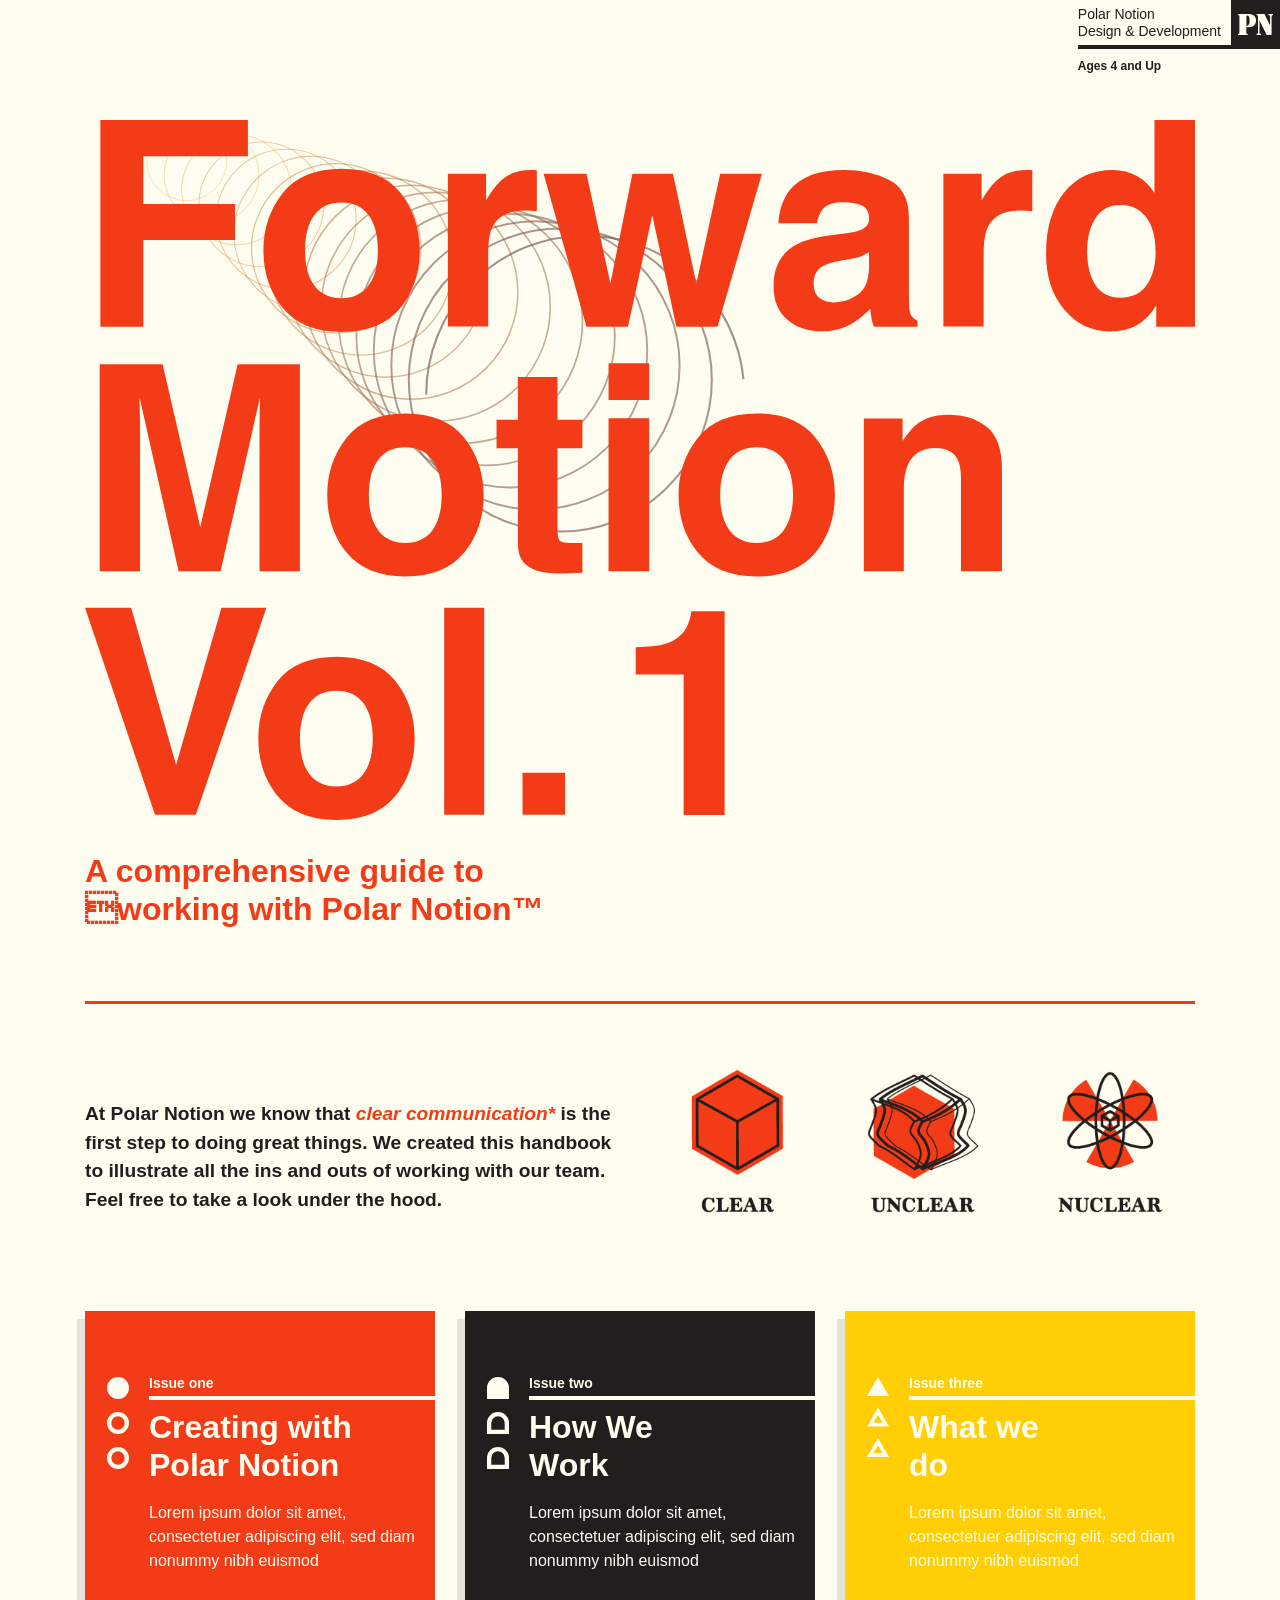
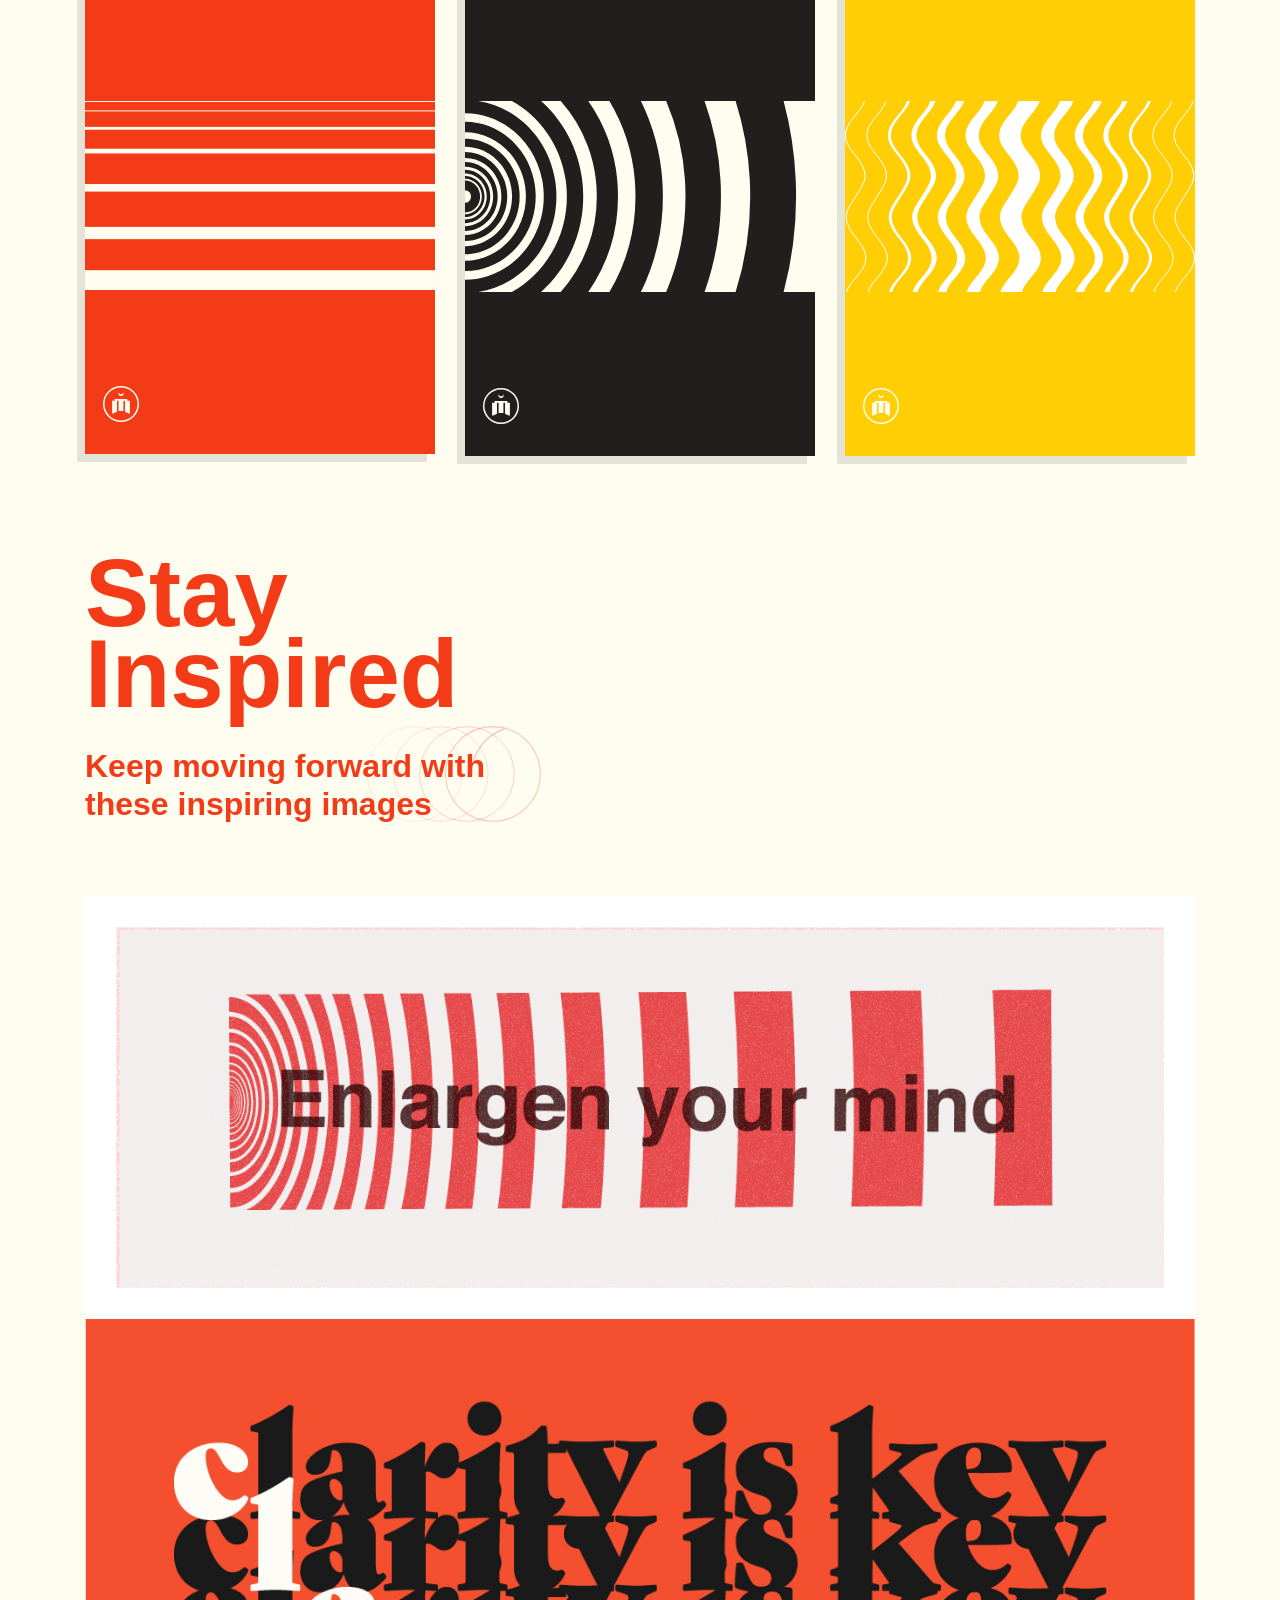
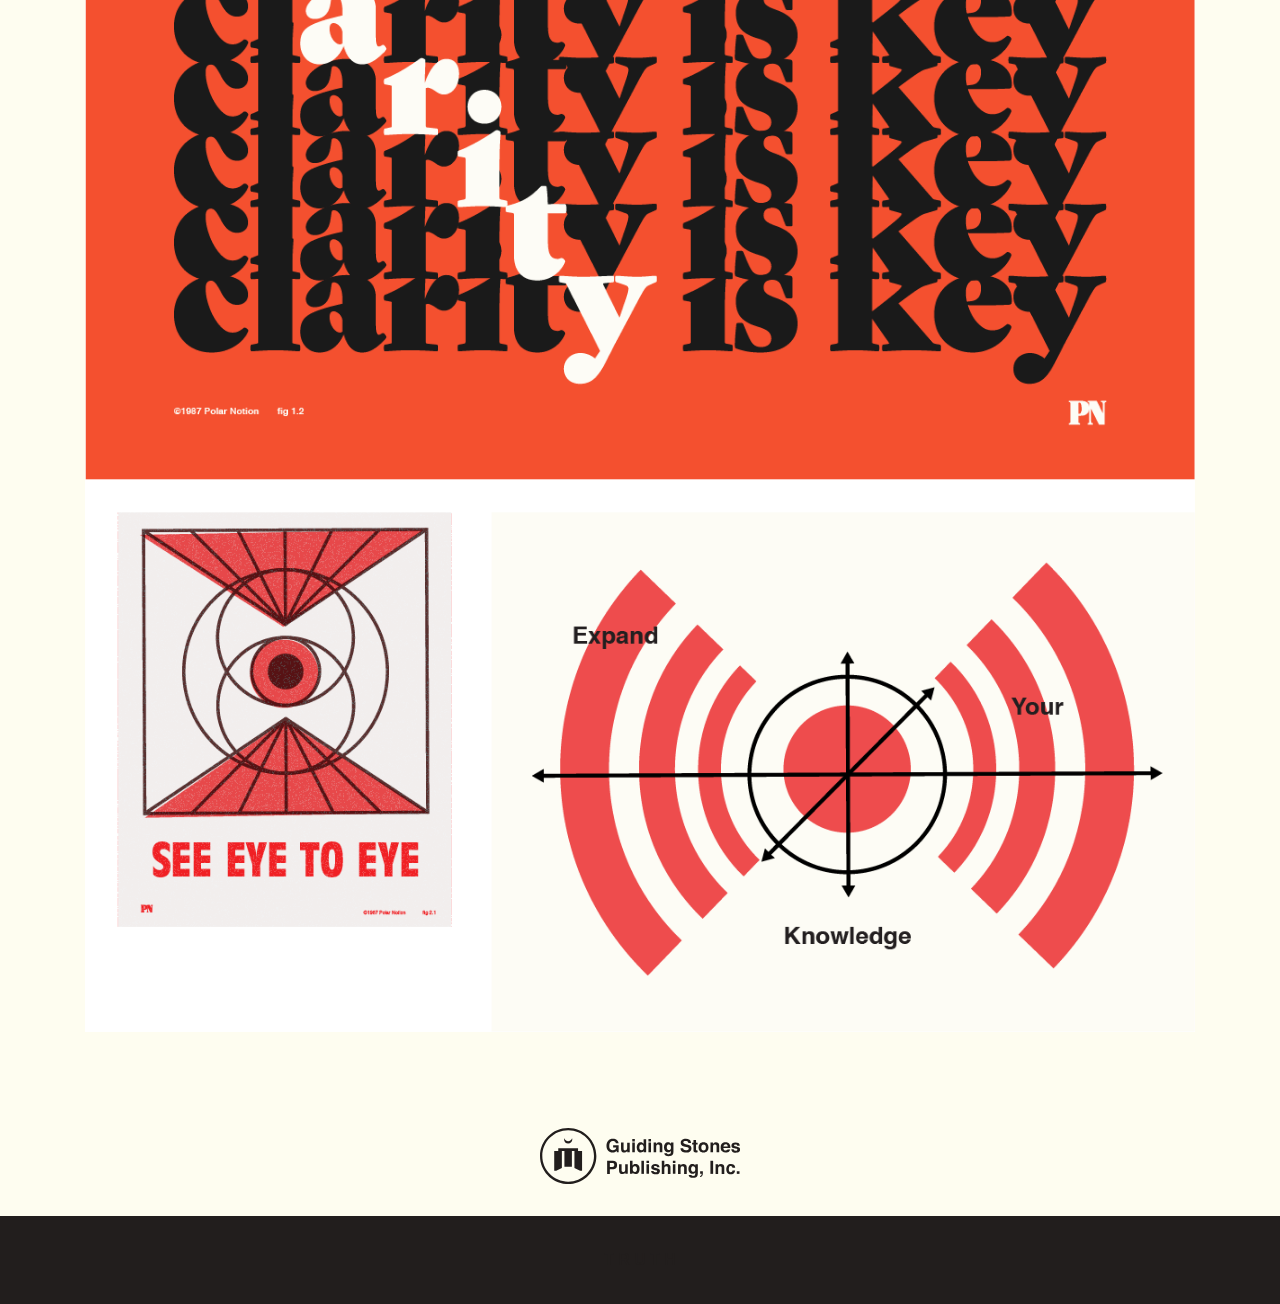
==== index.html @ 906a0569 "mobile styles" ====
<!DOCTYPE html>
<html>
<head>
  <meta charset="utf-8">
  <meta http-equiv="X-UA-Compatible" content="IE=edge">
  <meta name="viewport" content="width=device-width, initial-scale=1">

  <title>Polar Notion : Forward Motion Vol. 1</title>

  <meta name="twitter:card" content="summary" />
  <meta name="twitter:site" content="@polarnotion" />
  <meta name="twitter:creator" content="@polarnotion" />
  <meta property="og:url" content="//polarnotion.com" />
  <meta property="og:title" content="Polar Notion. Atlanta Web and Mobile App Development." />
  <meta property="og:description" content="Designing web and mobile technology can be complicated, confusing, and take too long. Our team uses words you'll understand, continual communication, and breaks down complicated processes into easy to grasp concepts." />
  <meta property="og:image" content="//www.polarnotion.com/assets/images/polar-bears.png" />

  <link rel="shortcut icon" href="favicon.png"/>

  <!-- Latest compiled and minified CSS -->
  <link rel="stylesheet" href="assets/css/bootstrap.min.css">
  <link rel="stylesheet" href="assets/css/styles.min.css">
</head>
<body>

<div id="header">

  <div class="branding">
    <div class="d-flex align-items-center">

      <div class="title">
        <p>Polar Notion<br />Design & Development</p>
      </div>

      <div class="logo">
        <a href="http://polarnotion.com" title="Polar Notion" target="_blank">
          <svg version="1.1"
          	 xmlns="http://www.w3.org/2000/svg" xmlns:xlink="http://www.w3.org/1999/xlink" xmlns:a="http://ns.adobe.com/AdobeSVGViewerExtensions/3.0/"
          	 x="0px" y="0px" width="49px" height="49px" viewBox="0 0 49 49" style="enable-background:new 0 0 49 49;" xml:space="preserve">
          <defs>
          </defs>
          <g>
          	<rect class="st0" width="49" height="49"/>
          	<g>
          		<path class="st1" d="M17.1,14c0.6,0,1.8,0.1,2.6,0.2c3.4,0.5,5.4,2.8,5.4,6.2c0,3-1.7,5.4-4.4,6.4c-0.9,0.3-2.2,0.4-3.9,0.4
          			c-0.4,0-0.9,0-1.5,0V32c0,1.6,0.2,1.9,1.4,2v1h-1.4h-7H7v-1c1.2-0.1,1.4-0.4,1.4-2V17c0-1.6-0.2-1.9-1.4-2v-1h1.4H17.1z
          			 M15.4,25.7c1.1,0.1,1.7-0.1,2.2-0.7c0.4-0.5,0.7-1.2,0.8-1.9c0.1-0.5,0.2-1,0.2-1.6v-0.8c0-0.8-0.2-2.4-0.3-3.1
          			c-0.4-1.5-1.1-2.2-2.1-2.1c-0.6,0.1-0.8,0.4-0.8,1.5V25.7z"/>
          		<path class="st1" d="M39.1,25.5V17c0-1.5-0.2-1.8-1.6-2v-1h1.6h1.5H42v1c-1.1,0.2-1.4,0.5-1.4,2V35h-4.9l-7.2-14.4V32
          			c0,1.5,0.2,1.8,1.6,2v1h-1.6h-1.5h-1.4v-1c1.2-0.2,1.4-0.5,1.4-2V17c0-1.6-0.2-1.9-1.4-2v-1h1.4h6.4L39.1,25.5z"/>
          	</g>
          </g>
          </svg></a>
      </div><!-- / logo -->

    </div><!-- / flex container -->

    <div class="age-group">
      <strong>Ages 4 and Up</strong>
    </div>

  </div><!--/ branding -->

  <div class="container">
    <div class="row">
      <div class="col">

        <img class="headline" src="assets/images/svg/heading.svg" alt="Forward Motion Vol. 1" />
        <h2>A comprehensive guide to<br />working with Polar Notion™</h2>

      </div><!-- / col -->
    </div><!-- / row -->
  </div><!-- / container -->
</div><!-- / header -->

<!-- INTRO TEXT -->
<div class="container">
  <hr />
  <div class="intro-text">
    <div class="row">
        <div class="col-lg-6">
          <p>At Polar Notion we know that <em class="red-text">clear communication*</em> is the first step to doing great things. We created this handbook to illustrate all the ins and outs of working with our team. Feel free to take a look under the hood.</p>
        </div><!-- / col -->
        <div class="col-lg-6">
          <img src="assets/images/nuclear.png" alt="Clear Unclear Nuclear"  />
        </div><!-- / col -->

    </div><!-- /row -->
  </div><!-- / intro-text -->

  <!-- PILLERS -->
  <div class="row">
    <div class="col-lg-4">
      <a class="piller issue-one">

        <article class="piller-inner">
          <header>
            <h3>Issue one</h3>
            <h1>Creating with<br />Polar Notion</h1>
            <p>Lorem ipsum dolor sit amet, consectetuer adipiscing elit, sed diam nonummy nibh euismod </p>
          </header>

          <div class="piller-graphic">
            <img src="assets/images/svg/piller-lines.svg" alt=""  />
          </div>

          <div class="piller-footer">
            <img src="assets/images/svg/piller-logo.svg" alt="Guidestone Publishing"  />
          </div>
        </article><!--/piller-inner -->

      </a><!-- issue-one -->
    </div><!-- / col -->
    <div class="col-lg-4">
      <a class="piller issue-two">

        <article class="piller-inner">
          <header>
            <h3>Issue two</h3>
            <h1>How We<br />Work</h1>
            <p>Lorem ipsum dolor sit amet, consectetuer adipiscing elit, sed diam nonummy nibh euismod </p>
          </header>

          <div class="piller-graphic">
            <img src="assets/images/svg/piller-echo.svg" alt=""  />
          </div>

          <div class="piller-footer">
            <img src="assets/images/svg/piller-logo.svg" alt="Guidestone Publishing"  />
          </div>
        </article><!-- piller-inner -->

      </a><!-- issue-two -->
    </div><!--/ col -->
    <div class="col-lg-4">
      <a class="piller issue-three">

        <article class="piller-inner">
          <header>
            <h3>Issue three</h3>
            <h1>What we<br />do</h1>
            <p>Lorem ipsum dolor sit amet, consectetuer adipiscing elit, sed diam nonummy nibh euismod </p>
          </header>

          <div class="piller-graphic">
            <img src="assets/images/svg/piller-wave.svg" alt=""  />
          </div>

          <div class="piller-footer">
            <img src="assets/images/svg/piller-logo.svg" alt="Guidestone Publishing"  />
          </div>
        </article><!--/ piller-inner -->

      </a><!-- issue-one -->
    </div><!--/ col -->
  </div><!-- / row -->

  <!-- Stay inspired -->
  <div class="row">
    <div class="col">
      <section class="inspiration-header red-text">
        <h1>Stay<br />Inspired</h1>
        <h2>Keep moving forward with<br /> these inspiring images</h2>
      </section>

    </div><!--/ col -->
  </div><!-- / row -->

  <section class="inspiration">
    <div class="row">
      <div class="col">
        <img src="assets/images/inspiration-1.png" alt="Largen your mind" />
      </div>
    </div><!-- / row -->
    <div class="row">
      <div class="col">
        <img src="assets/images/inspiration-2.png" alt="inspiration" />
      </div>
    </div><!--/ row -->
    <div class="row">
      <div class="col">
        <img src="assets/images/inspiration-3.png" alt="inspiration" />
      </div>
    </div><!--/row -->
  </section>

</div><!--/ /container -->

<footer id="footer">
  <a href="http://shop.polarnotion.com" title="Shop Polar Notion" ><img src="assets/images/svg/guidestones.svg" alt="Guidestones publishing co." /></a>
  <div class="sub-footer">
    <a href="#4th" title="Enter the fourth dimension">T R U T H</a>
  </div>
</footer>

  <!-- Latest compiled and minified JavaScript -->
  <script src="https://ajax.googleapis.com/ajax/libs/jquery/3.2.1/jquery.min.js"></script>
  <script src="assets/js/bootstrap.min.js"></script>
  <script src="assets/js/vivus.min.js"></script>
  <script src="./main.js"></script>

  <script>
  //  jQuery("#headline").fitText();
  </script>

  <script>
    (function(i,s,o,g,r,a,m){i['GoogleAnalyticsObject']=r;i[r]=i[r]||function(){
    (i[r].q=i[r].q||[]).push(arguments)},i[r].l=1*new Date();a=s.createElement(o),
    m=s.getElementsByTagName(o)[0];a.async=1;a.src=g;m.parentNode.insertBefore(a,m)
    })(window,document,'script','https://www.google-analytics.com/analytics.js','ga');

    ga('create', 'UA-33343564-1', 'auto');
    ga('send', 'pageview');
  </script>

</body>
</html>
---- assets/css/styles.min.css ----
.dark-text{color:#221e1d !important}.white-text{color:#fefdf0 !important}.red-text{color:#f33c17 !important}.yellow-text{color:#ffce04 !important}*{-webkit-font-smoothing:antialiased;-moz-osx-font-smoothing:grayscale}body{background-color:#fefdf0;font-family:helvetica;color:#221e1d}img{width:100%;-webkit-user-select:none;-khtml-user-select:none;-moz-user-select:none;-o-user-select:none;user-select:none}svg{max-width:100%}hr{border-color:#f33c17;border-width:3px;margin:4rem 0}p{font-size:1.2rem;line-height:1.5}h1{font-size:6rem;font-weight:900;line-height:.85;margin-bottom:2rem}h2{font-size:2rem;font-weight:900}.branding{font-size:12px;position:absolute;top:0;right:0;z-index:9999}.branding .title p{font-size:14px;line-height:1.2;padding:0 10px 0 0;margin:0 0 .5rem 0}.branding .logo .st0{fill:#221e1d}.branding .logo .st1{fill:#fefdf0}.branding .age-group{border-top:4px solid #221e1d;margin-top:-9px;padding:.5rem 0}#header{padding:120px 0 0}#header .headline{margin-bottom:2rem;background:url(../images/svg/tunnel_animated_loop.svg);background-position:center center;background-repeat:no-repeat;background-size:contain}#header h2{color:#f33c17}.intro-text{margin-bottom:4rem}.intro-text p{padding:2rem 0;margin-bottom:0;font-weight:900}.intro-text img{padding:0 2rem}a.piller{display:block;color:#fefdf0 !important;max-width:380px;border-width:0px;border-style:solid;margin:0 auto 6rem;padding-bottom:2rem;-webkit-box-shadow:-8px 8px 0px 0px rgba(0,0,0,0.1);-moz-box-shadow:-8px 8px 0px 0px rgba(0,0,0,0.1);box-shadow:-8px 8px 0px 0px rgba(0,0,0,0.1);transition:all 0.5s ease-out}a.piller:hover{transform:translate3d(2px, -10px, 0);box-shadow:-12px 18px 6px 0px rgba(0,0,0,0.2)}a.piller header{padding:4rem 0 0 4rem;position:relative}a.piller header:before{content:"";position:absolute;left:22px;top:66px;z-index:100;display:block;width:22px;height:110px;background-repeat:no-repeat;background-position:top center}a.piller header h1{font-size:32px;line-height:1.2;font-weight:900;margin-bottom:1rem}a.piller header h3{font-size:14px;font-weight:900;padding-bottom:4px;border-bottom:4px solid #fefdf0}a.piller header p{font-size:1rem}a.piller.issue-one{border-color:#f33c17;background-color:#f33c17}a.piller.issue-one header:before{background-image:url(../images/svg/piller-1-icn.svg)}a.piller.issue-two{border-color:#221e1d;background-color:#221e1d}a.piller.issue-two header:before{background-image:url(../images/svg/piller-2-icn.svg)}a.piller.issue-three{border-color:#ffce04;background-color:#ffce04}a.piller.issue-three header:before{background-image:url(../images/svg/piller-3-icn.svg)}a.piller .piller-graphic{margin:8rem 0 6rem}a.piller .piller-footer{padding-left:18px}a.piller .piller-footer img{width:36px;height:36px}.inspiration-header{background:url(../images/svg/baller_animated.svg) right bottom no-repeat;background-size:auto 100px}.inspiration{margin:4rem 0}#footer{margin-top:6rem;text-align:center}#footer img{width:200px}#footer .sub-footer{background:#221e1d;padding:2rem 0;margin-top:2rem}#footer .sub-footer a{color:#221e1d;font-weight:900;text-decoration:none}#footer .sub-footer a:hover{color:#060606}@media (min-width: 320px) and (max-width: 768px){h1{font-size:4rem}h2{font-size:1.5rem}.inspiration-header{padding-bottom:80px;background-size:contain}}
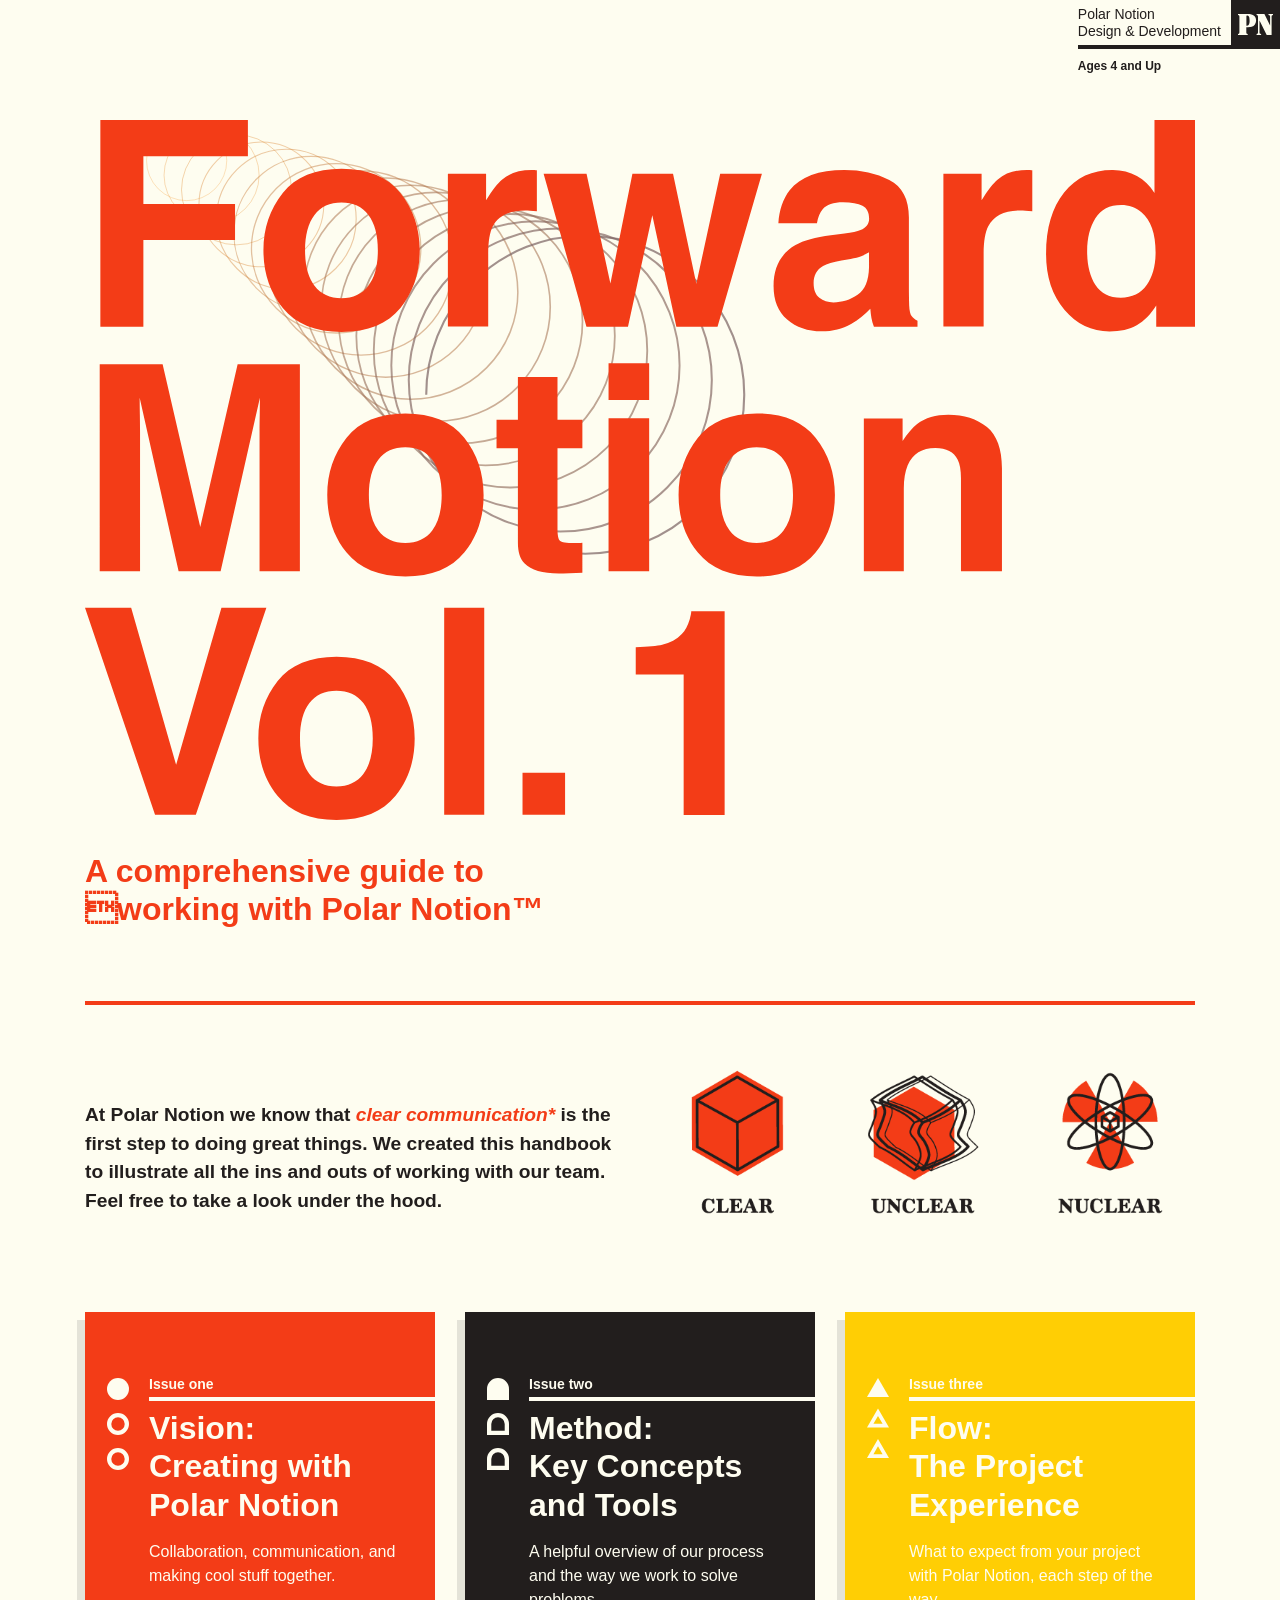
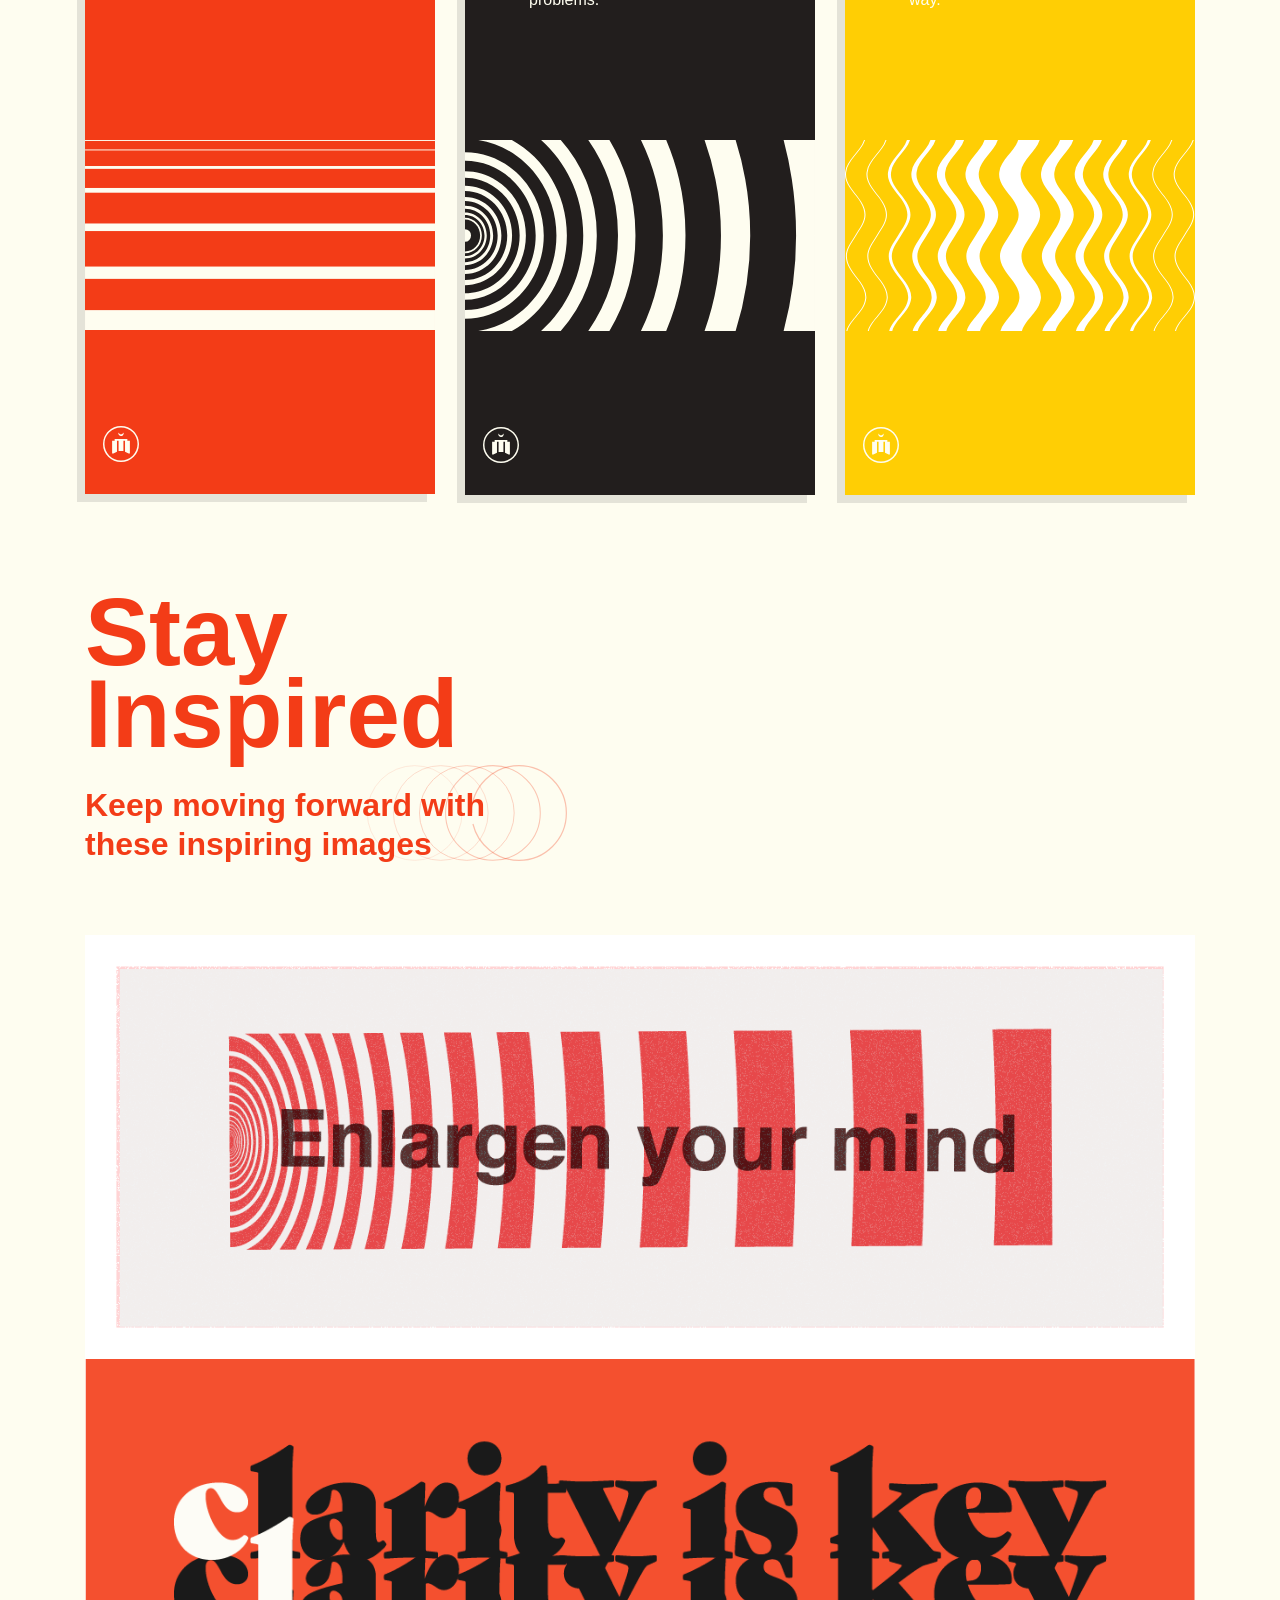
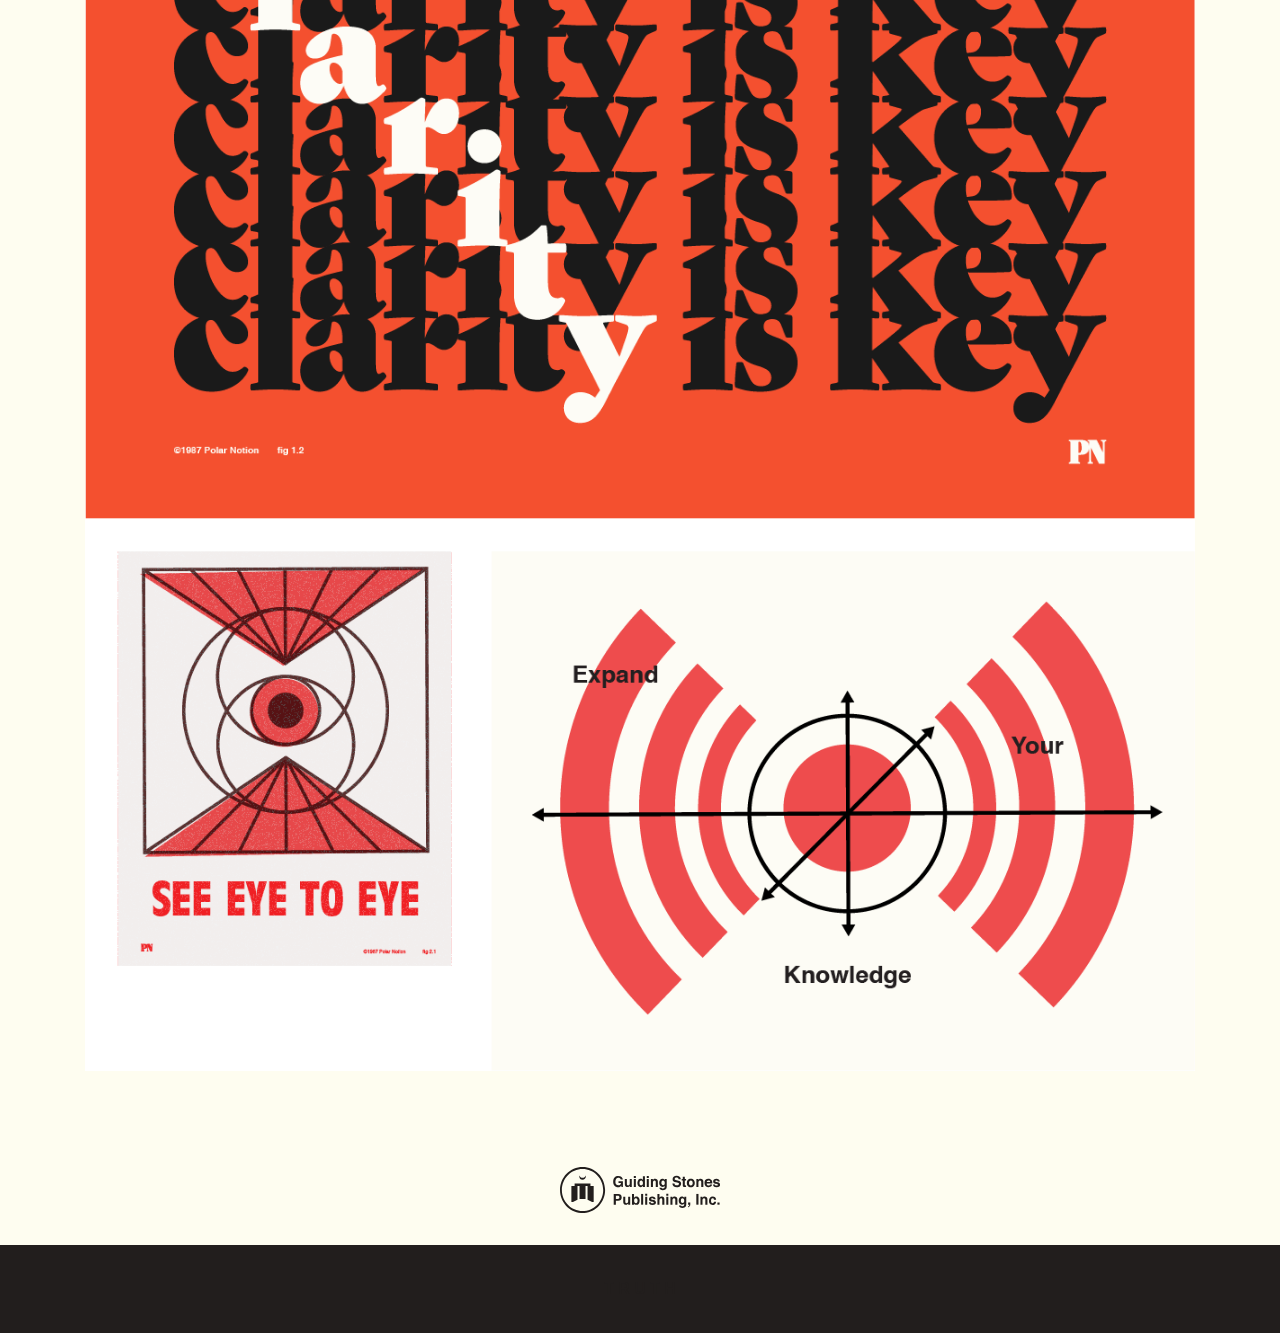
==== commit 7e700da9: "made stuff better" ====
--- a/index.html
+++ b/index.html
@@ -91,13 +91,13 @@
   <!-- PILLERS -->
   <div class="row">
     <div class="col-lg-4">
-      <a class="piller issue-one">
+      <a href="#" class="piller issue-one">
 
         <article class="piller-inner">
           <header>
             <h3>Issue one</h3>
-            <h1>Creating with<br />Polar Notion</h1>
-            <p>Lorem ipsum dolor sit amet, consectetuer adipiscing elit, sed diam nonummy nibh euismod </p>
+            <h1>Vision:<br /> Creating with Polar Notion</h1>
+            <p>Collaboration, communication, and making cool stuff together.</p>
           </header>
 
           <div class="piller-graphic">
@@ -112,13 +112,13 @@
       </a><!-- issue-one -->
     </div><!-- / col -->
     <div class="col-lg-4">
-      <a class="piller issue-two">
+      <a href="#" class="piller issue-two">
 
         <article class="piller-inner">
           <header>
             <h3>Issue two</h3>
-            <h1>How We<br />Work</h1>
-            <p>Lorem ipsum dolor sit amet, consectetuer adipiscing elit, sed diam nonummy nibh euismod </p>
+            <h1>Method:<br />Key Concepts<br />and Tools</h1>
+            <p>A helpful overview of our process and the way we work to solve problems.</p>
           </header>
 
           <div class="piller-graphic">
@@ -133,13 +133,13 @@
       </a><!-- issue-two -->
     </div><!--/ col -->
     <div class="col-lg-4">
-      <a class="piller issue-three">
+      <a href="#" class="piller issue-three">
 
         <article class="piller-inner">
           <header>
             <h3>Issue three</h3>
-            <h1>What we<br />do</h1>
-            <p>Lorem ipsum dolor sit amet, consectetuer adipiscing elit, sed diam nonummy nibh euismod </p>
+            <h1>Flow:<br />The Project Experience</h1>
+            <p>What to expect from your project with Polar Notion, each step of the way.</p>
           </header>
 
           <div class="piller-graphic">
--- a/assets/css/styles.min.css
+++ b/assets/css/styles.min.css
@@ -1 +1 @@
-.dark-text{color:#221e1d !important}.white-text{color:#fefdf0 !important}.red-text{color:#f33c17 !important}.yellow-text{color:#ffce04 !important}*{-webkit-font-smoothing:antialiased;-moz-osx-font-smoothing:grayscale}body{background-color:#fefdf0;font-family:helvetica;color:#221e1d}img{width:100%;-webkit-user-select:none;-khtml-user-select:none;-moz-user-select:none;-o-user-select:none;user-select:none}svg{max-width:100%}hr{border-color:#f33c17;border-width:3px;margin:4rem 0}p{font-size:1.2rem;line-height:1.5}h1{font-size:6rem;font-weight:900;line-height:.85;margin-bottom:2rem}h2{font-size:2rem;font-weight:900}.branding{font-size:12px;position:absolute;top:0;right:0;z-index:9999}.branding .title p{font-size:14px;line-height:1.2;padding:0 10px 0 0;margin:0 0 .5rem 0}.branding .logo .st0{fill:#221e1d}.branding .logo .st1{fill:#fefdf0}.branding .age-group{border-top:4px solid #221e1d;margin-top:-9px;padding:.5rem 0}#header{padding:120px 0 0}#header .headline{margin-bottom:2rem;background:url(../images/svg/tunnel_animated_loop.svg);background-position:center center;background-repeat:no-repeat;background-size:contain}#header h2{color:#f33c17}.intro-text{margin-bottom:4rem}.intro-text p{padding:2rem 0;margin-bottom:0;font-weight:900}.intro-text img{padding:0 2rem}a.piller{display:block;color:#fefdf0 !important;max-width:380px;border-width:0px;border-style:solid;margin:0 auto 6rem;padding-bottom:2rem;-webkit-box-shadow:-8px 8px 0px 0px rgba(0,0,0,0.1);-moz-box-shadow:-8px 8px 0px 0px rgba(0,0,0,0.1);box-shadow:-8px 8px 0px 0px rgba(0,0,0,0.1);transition:all 0.5s ease-out}a.piller:hover{transform:translate3d(2px, -10px, 0);box-shadow:-12px 18px 6px 0px rgba(0,0,0,0.2)}a.piller header{padding:4rem 0 0 4rem;position:relative}a.piller header:before{content:"";position:absolute;left:22px;top:66px;z-index:100;display:block;width:22px;height:110px;background-repeat:no-repeat;background-position:top center}a.piller header h1{font-size:32px;line-height:1.2;font-weight:900;margin-bottom:1rem}a.piller header h3{font-size:14px;font-weight:900;padding-bottom:4px;border-bottom:4px solid #fefdf0}a.piller header p{font-size:1rem}a.piller.issue-one{border-color:#f33c17;background-color:#f33c17}a.piller.issue-one header:before{background-image:url(../images/svg/piller-1-icn.svg)}a.piller.issue-two{border-color:#221e1d;background-color:#221e1d}a.piller.issue-two header:before{background-image:url(../images/svg/piller-2-icn.svg)}a.piller.issue-three{border-color:#ffce04;background-color:#ffce04}a.piller.issue-three header:before{background-image:url(../images/svg/piller-3-icn.svg)}a.piller .piller-graphic{margin:8rem 0 6rem}a.piller .piller-footer{padding-left:18px}a.piller .piller-footer img{width:36px;height:36px}.inspiration-header{background:url(../images/svg/baller_animated.svg) right bottom no-repeat;background-size:auto 100px}.inspiration{margin:4rem 0}#footer{margin-top:6rem;text-align:center}#footer img{width:200px}#footer .sub-footer{background:#221e1d;padding:2rem 0;margin-top:2rem}#footer .sub-footer a{color:#221e1d;font-weight:900;text-decoration:none}#footer .sub-footer a:hover{color:#060606}@media (min-width: 320px) and (max-width: 768px){h1{font-size:4rem}h2{font-size:1.5rem}.inspiration-header{padding-bottom:80px;background-size:contain}}
+.dark-text{color:#221e1d !important}.white-text{color:#fefdf0 !important}.red-text{color:#f33c17 !important}.yellow-text{color:#ffce04 !important}*{-webkit-font-smoothing:antialiased;-moz-osx-font-smoothing:grayscale}body{background-color:#fefdf0;font-family:helvetica;color:#221e1d}img{width:100%;-webkit-user-select:none;-khtml-user-select:none;-moz-user-select:none;-o-user-select:none;user-select:none}svg{max-width:100%}hr{border-color:#f33c17;border-width:4px;margin:4rem 0}p{font-size:1.2rem;line-height:1.5}h1{font-size:6rem;font-weight:900;line-height:.85;margin-bottom:2rem}h2{font-size:2rem;font-weight:900}.branding{font-size:12px;position:absolute;top:0;right:0;z-index:9999}.branding .title p{font-size:14px;line-height:1.2;padding:0 10px 0 0;margin:0 0 .5rem 0}.branding .logo .st0{fill:#221e1d}.branding .logo .st1{fill:#fefdf0}.branding .age-group{border-top:4px solid #221e1d;margin-top:-9px;padding:.5rem 0}#header{padding:120px 0 0}#header .headline{margin-bottom:2rem;background:url(../images/svg/tunnel_animated_loop.svg);background-position:center center;background-repeat:no-repeat;background-size:contain}#header h2{color:#f33c17}.intro-text{margin-bottom:4rem}.intro-text p{padding:2rem 0;margin-bottom:0;font-weight:900}.intro-text img{padding:0 2rem}a.piller{display:block;color:#fefdf0 !important;max-width:380px;border-width:0px;border-style:solid;margin:0 auto 6rem;padding-bottom:2rem;-webkit-box-shadow:-8px 8px 0px 0px rgba(0,0,0,0.1);-moz-box-shadow:-8px 8px 0px 0px rgba(0,0,0,0.1);box-shadow:-8px 8px 0px 0px rgba(0,0,0,0.1);transition:all 0.5s ease-out}a.piller:hover{text-decoration:none;transform:translate3d(2px, -10px, 0);box-shadow:-12px 18px 6px 0px rgba(0,0,0,0.2)}a.piller header{padding:4rem 0 0 4rem;position:relative;min-height:300px}a.piller header:before{content:"";position:absolute;left:22px;top:66px;z-index:100;display:block;width:22px;height:110px;background-repeat:no-repeat;background-position:top center}a.piller header h1{font-size:32px;line-height:1.2;font-weight:900;margin-bottom:1rem;padding-right:2rem}a.piller header h3{font-size:14px;font-weight:900;padding-bottom:4px;border-bottom:4px solid #fefdf0}a.piller header p{font-size:1rem;padding-right:2rem}a.piller.issue-one{border-color:#f33c17;background-color:#f33c17}a.piller.issue-one header:before{background-image:url(../images/svg/piller-1-icn.svg)}a.piller.issue-two{border-color:#221e1d;background-color:#221e1d}a.piller.issue-two header:before{background-image:url(../images/svg/piller-2-icn.svg)}a.piller.issue-three{border-color:#ffce04;background-color:#ffce04}a.piller.issue-three header:before{background-image:url(../images/svg/piller-3-icn.svg)}a.piller .piller-graphic{margin:8rem 0 6rem}a.piller .piller-footer{padding-left:18px}a.piller .piller-footer img{width:36px;height:36px}.inspiration-header{background:url(../images/svg/baller_animated.svg) right bottom no-repeat;background-size:auto 100px}.inspiration{margin:4rem 0}#footer{margin-top:6rem;text-align:center}#footer img{width:160px}#footer .sub-footer{background:#221e1d;padding:2rem 0;margin-top:2rem}#footer .sub-footer a{color:#221e1d;font-weight:900;text-decoration:none}#footer .sub-footer a:hover{color:#060606}@media (min-width: 320px) and (max-width: 768px){hr{margin:2rem 0 1rem}h1{font-size:4rem}h2{font-size:1.5rem}.inspiration-header{padding-bottom:80px;background-size:contain}.inspiration-header h1{margin-bottom:1rem}}
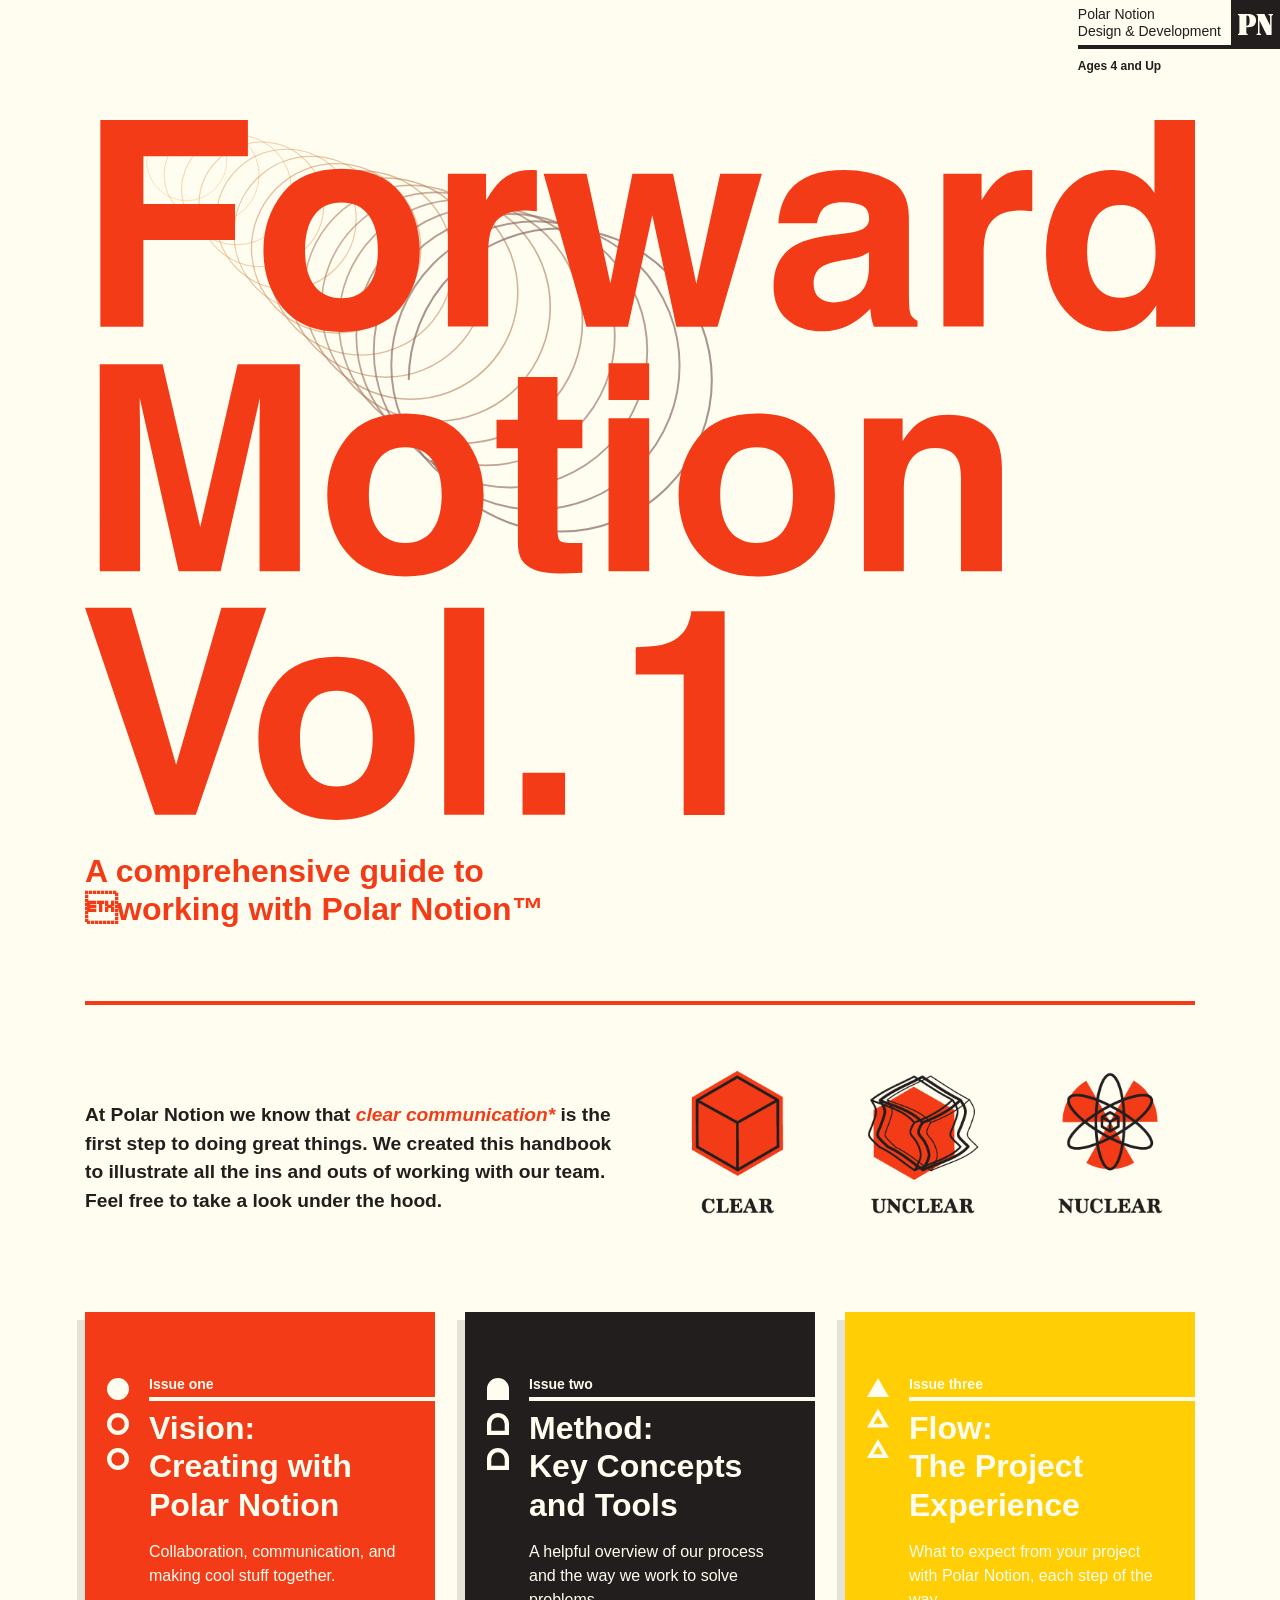
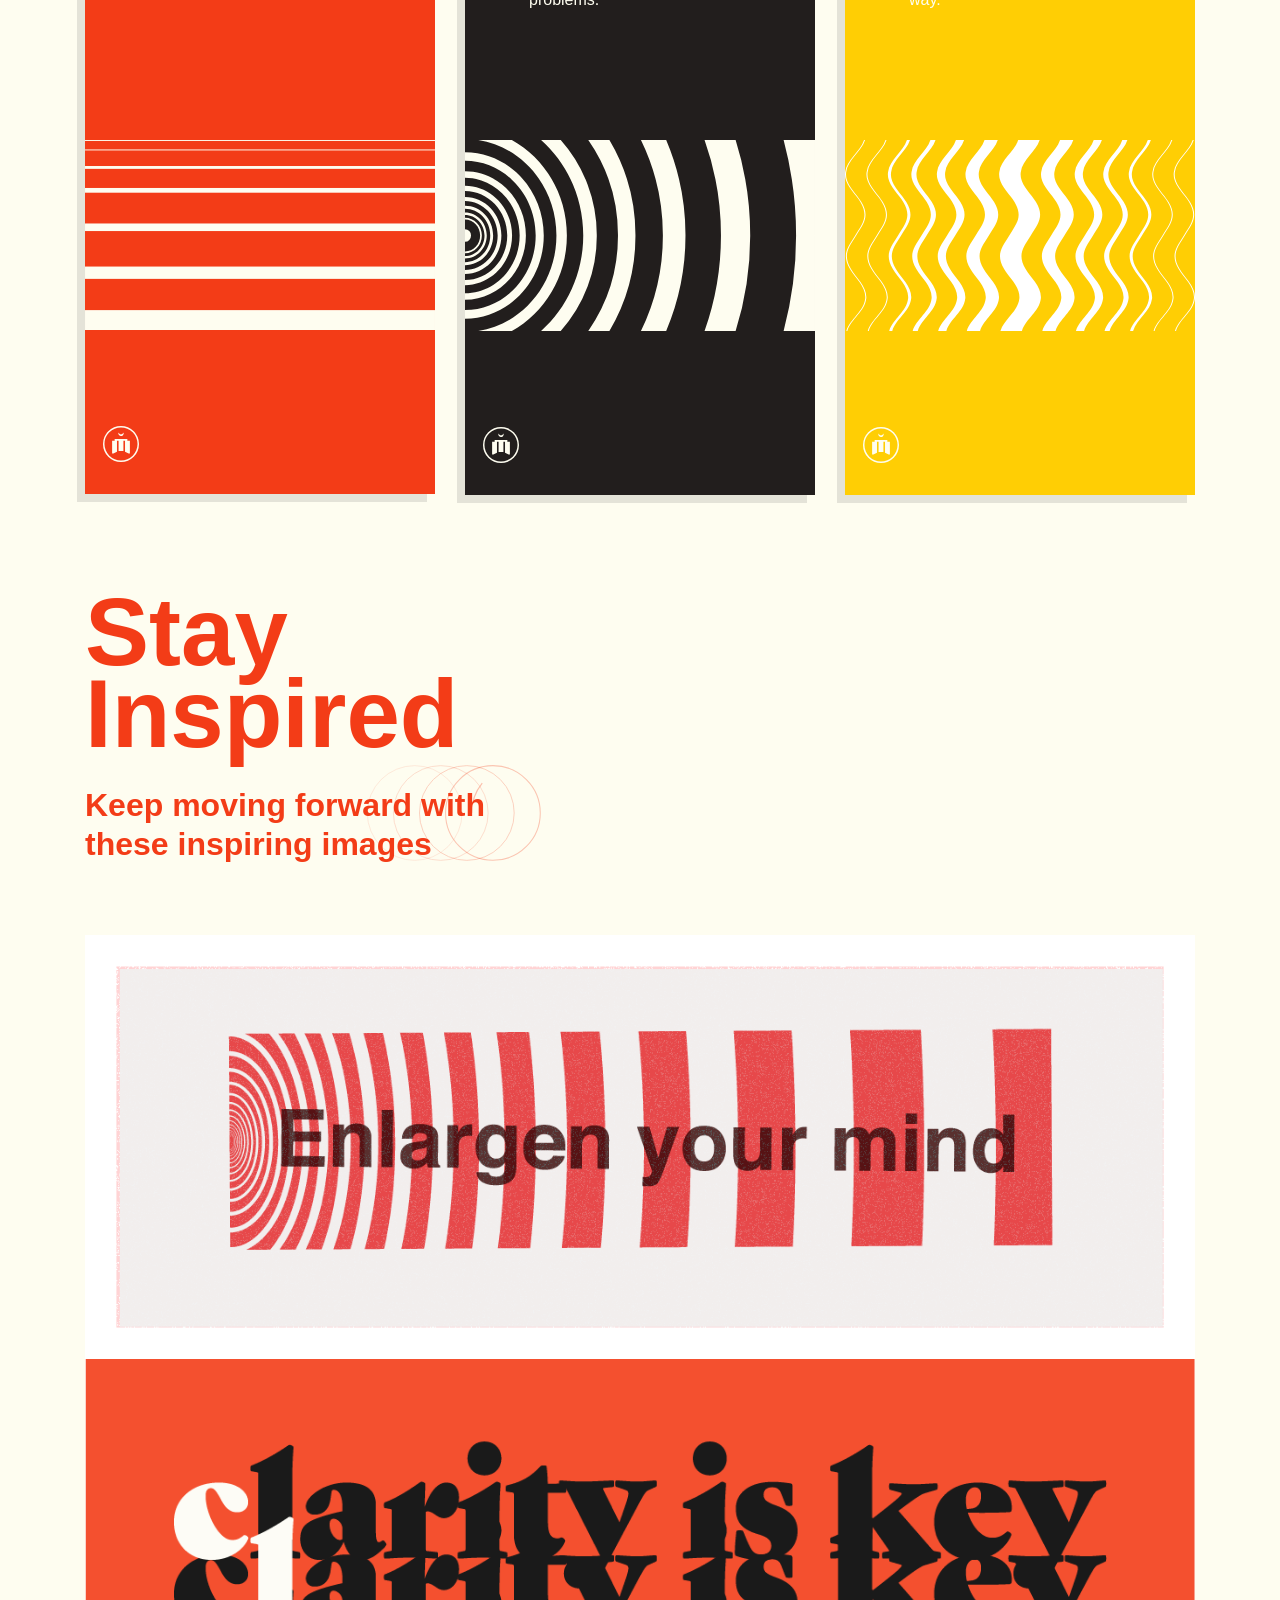
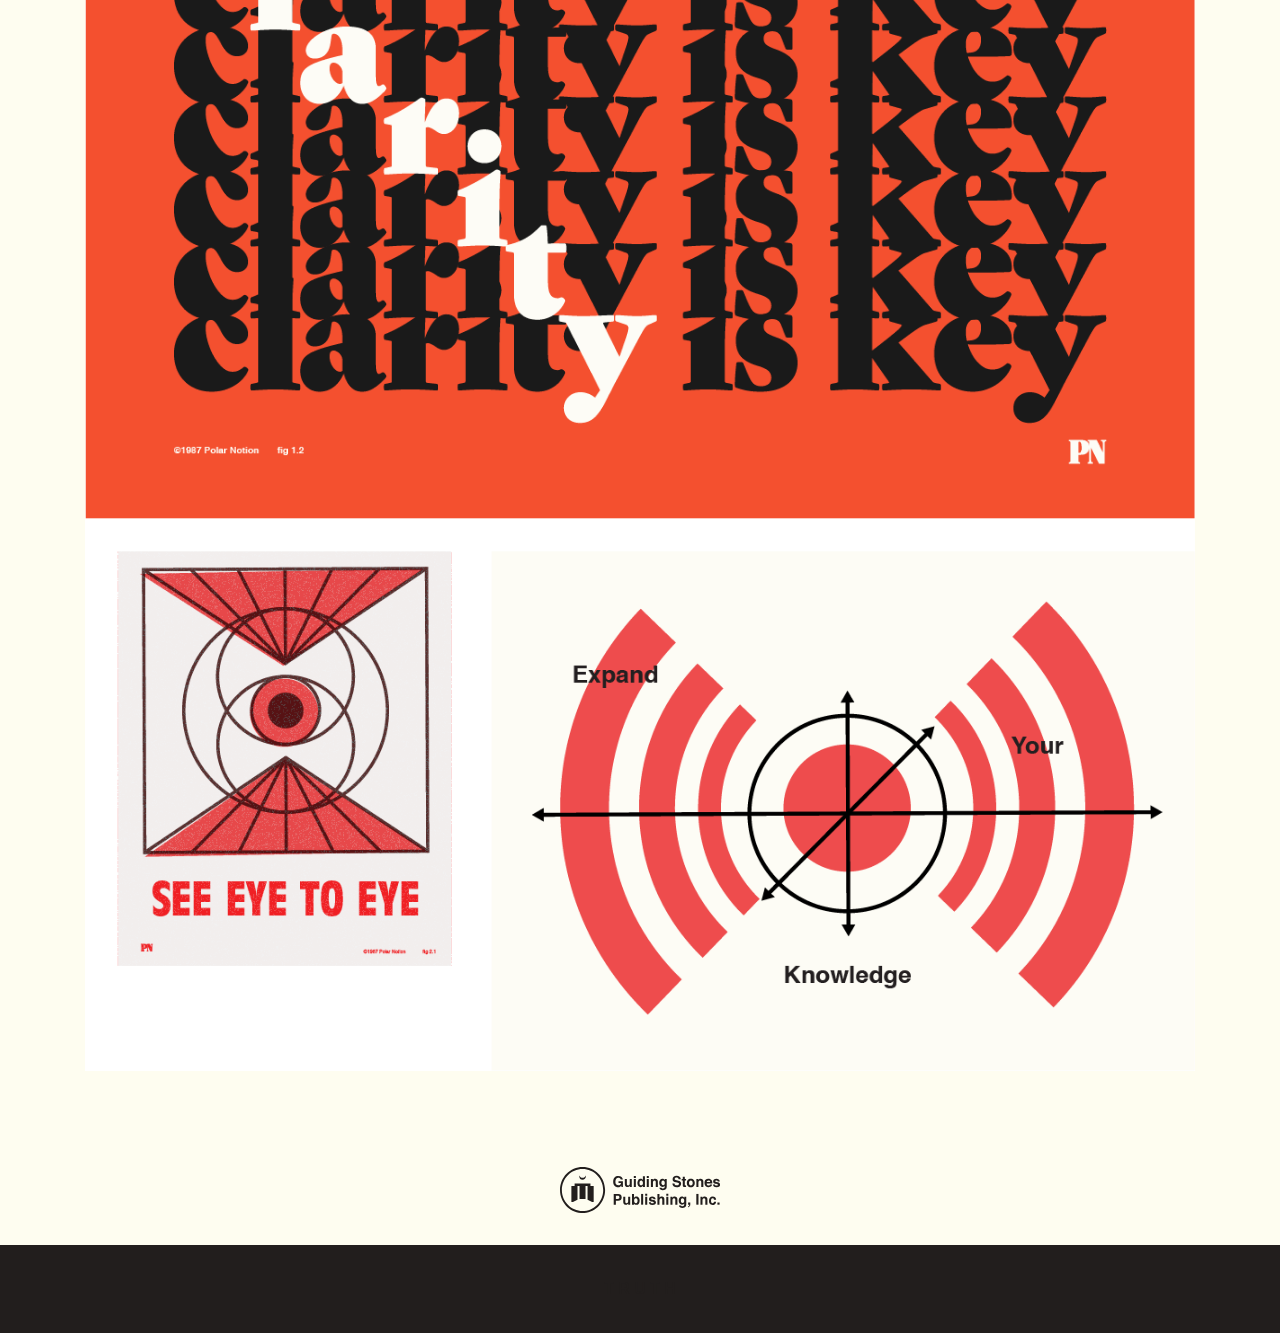
==== commit 9199b031: "Updated head id's for index/sub pages" ====
--- a/index.html
+++ b/index.html
@@ -21,9 +21,9 @@
   <link rel="stylesheet" href="assets/css/bootstrap.min.css">
   <link rel="stylesheet" href="assets/css/styles.min.css">
 </head>
-<body>
-
-<div id="header">
+<body id="index-page">
+
+<div id="header-index">
 
   <div class="branding">
     <div class="d-flex align-items-center">
--- a/assets/css/styles.min.css
+++ b/assets/css/styles.min.css
@@ -1 +1 @@
-.dark-text{color:#221e1d !important}.white-text{color:#fefdf0 !important}.red-text{color:#f33c17 !important}.yellow-text{color:#ffce04 !important}*{-webkit-font-smoothing:antialiased;-moz-osx-font-smoothing:grayscale}body{background-color:#fefdf0;font-family:helvetica;color:#221e1d}img{width:100%;-webkit-user-select:none;-khtml-user-select:none;-moz-user-select:none;-o-user-select:none;user-select:none}svg{max-width:100%}hr{border-color:#f33c17;border-width:4px;margin:4rem 0}p{font-size:1.2rem;line-height:1.5}h1{font-size:6rem;font-weight:900;line-height:.85;margin-bottom:2rem}h2{font-size:2rem;font-weight:900}.branding{font-size:12px;position:absolute;top:0;right:0;z-index:9999}.branding .title p{font-size:14px;line-height:1.2;padding:0 10px 0 0;margin:0 0 .5rem 0}.branding .logo .st0{fill:#221e1d}.branding .logo .st1{fill:#fefdf0}.branding .age-group{border-top:4px solid #221e1d;margin-top:-9px;padding:.5rem 0}#header{padding:120px 0 0}#header .headline{margin-bottom:2rem;background:url(../images/svg/tunnel_animated_loop.svg);background-position:center center;background-repeat:no-repeat;background-size:contain}#header h2{color:#f33c17}.intro-text{margin-bottom:4rem}.intro-text p{padding:2rem 0;margin-bottom:0;font-weight:900}.intro-text img{padding:0 2rem}a.piller{display:block;color:#fefdf0 !important;max-width:380px;border-width:0px;border-style:solid;margin:0 auto 6rem;padding-bottom:2rem;-webkit-box-shadow:-8px 8px 0px 0px rgba(0,0,0,0.1);-moz-box-shadow:-8px 8px 0px 0px rgba(0,0,0,0.1);box-shadow:-8px 8px 0px 0px rgba(0,0,0,0.1);transition:all 0.5s ease-out}a.piller:hover{text-decoration:none;transform:translate3d(2px, -10px, 0);box-shadow:-12px 18px 6px 0px rgba(0,0,0,0.2)}a.piller header{padding:4rem 0 0 4rem;position:relative;min-height:300px}a.piller header:before{content:"";position:absolute;left:22px;top:66px;z-index:100;display:block;width:22px;height:110px;background-repeat:no-repeat;background-position:top center}a.piller header h1{font-size:32px;line-height:1.2;font-weight:900;margin-bottom:1rem;padding-right:2rem}a.piller header h3{font-size:14px;font-weight:900;padding-bottom:4px;border-bottom:4px solid #fefdf0}a.piller header p{font-size:1rem;padding-right:2rem}a.piller.issue-one{border-color:#f33c17;background-color:#f33c17}a.piller.issue-one header:before{background-image:url(../images/svg/piller-1-icn.svg)}a.piller.issue-two{border-color:#221e1d;background-color:#221e1d}a.piller.issue-two header:before{background-image:url(../images/svg/piller-2-icn.svg)}a.piller.issue-three{border-color:#ffce04;background-color:#ffce04}a.piller.issue-three header:before{background-image:url(../images/svg/piller-3-icn.svg)}a.piller .piller-graphic{margin:8rem 0 6rem}a.piller .piller-footer{padding-left:18px}a.piller .piller-footer img{width:36px;height:36px}.inspiration-header{background:url(../images/svg/baller_animated.svg) right bottom no-repeat;background-size:auto 100px}.inspiration{margin:4rem 0}#footer{margin-top:6rem;text-align:center}#footer img{width:160px}#footer .sub-footer{background:#221e1d;padding:2rem 0;margin-top:2rem}#footer .sub-footer a{color:#221e1d;font-weight:900;text-decoration:none}#footer .sub-footer a:hover{color:#060606}@media (min-width: 320px) and (max-width: 768px){hr{margin:2rem 0 1rem}h1{font-size:4rem}h2{font-size:1.5rem}.inspiration-header{padding-bottom:80px;background-size:contain}.inspiration-header h1{margin-bottom:1rem}}
+.dark-text{color:#221e1d !important}.white-text{color:#fefdf0 !important}.red-text{color:#f33c17 !important}.yellow-text{color:#ffce04 !important}*{-webkit-font-smoothing:antialiased;-moz-osx-font-smoothing:grayscale}body{background-color:#fefdf0;font-family:helvetica;color:#221e1d}img{width:100%;-webkit-user-select:none;-khtml-user-select:none;-moz-user-select:none;-o-user-select:none;user-select:none}svg{max-width:100%}hr{border-color:#f33c17;border-width:4px;margin:4rem 0}p{font-size:1.2rem;line-height:1.5}h1{font-size:6rem;font-weight:900;line-height:.85;margin-bottom:2rem}h2{font-size:2rem;font-weight:900}#header-index{padding:120px 0 0}#header-index .branding{font-size:12px;position:absolute;top:0;right:0;z-index:9999}#header-index .branding .title p{font-size:14px;line-height:1.2;padding:0 10px 0 0;margin:0 0 .5rem 0}#header-index .branding .logo .st0{fill:#221e1d}#header-index .branding .logo .st1{fill:#fefdf0}#header-index .branding .age-group{border-top:4px solid #221e1d;margin-top:-9px;padding:.5rem 0}#header-index .headline{margin-bottom:2rem;background:url(../images/svg/tunnel_animated_loop.svg);background-position:center center;background-repeat:no-repeat;background-size:contain}#header-index h2{color:#f33c17}.intro-text{margin-bottom:4rem}.intro-text p{padding:2rem 0;margin-bottom:0;font-weight:900}.intro-text img{padding:0 2rem}a.piller{display:block;color:#fefdf0 !important;max-width:380px;border-width:0px;border-style:solid;margin:0 auto 6rem;padding-bottom:2rem;-webkit-box-shadow:-8px 8px 0px 0px rgba(0,0,0,0.1);-moz-box-shadow:-8px 8px 0px 0px rgba(0,0,0,0.1);box-shadow:-8px 8px 0px 0px rgba(0,0,0,0.1);transition:all 0.5s ease-out}a.piller:hover{text-decoration:none;transform:translate3d(2px, -10px, 0);box-shadow:-12px 18px 6px 0px rgba(0,0,0,0.2)}a.piller header{padding:4rem 0 0 4rem;position:relative;min-height:300px}a.piller header:before{content:"";position:absolute;left:22px;top:66px;z-index:100;display:block;width:22px;height:110px;background-repeat:no-repeat;background-position:top center}a.piller header h1{font-size:32px;line-height:1.2;font-weight:900;margin-bottom:1rem;padding-right:2rem}a.piller header h3{font-size:14px;font-weight:900;padding-bottom:4px;border-bottom:4px solid #fefdf0}a.piller header p{font-size:1rem;padding-right:2rem}a.piller.issue-one{border-color:#f33c17;background-color:#f33c17}a.piller.issue-one header:before{background-image:url(../images/svg/piller-1-icn.svg)}a.piller.issue-two{border-color:#221e1d;background-color:#221e1d}a.piller.issue-two header:before{background-image:url(../images/svg/piller-2-icn.svg)}a.piller.issue-three{border-color:#ffce04;background-color:#ffce04}a.piller.issue-three header:before{background-image:url(../images/svg/piller-3-icn.svg)}a.piller .piller-graphic{margin:8rem 0 6rem}a.piller .piller-footer{padding-left:18px}a.piller .piller-footer img{width:36px;height:36px}.inspiration-header{background:url(../images/svg/baller_animated.svg) right bottom no-repeat;background-size:auto 100px}.inspiration{margin:4rem 0}#footer{margin-top:6rem;text-align:center}#footer img{width:160px}#footer .sub-footer{background:#221e1d;padding:2rem 0;margin-top:2rem}#footer .sub-footer a{color:#221e1d;font-weight:900;text-decoration:none}#footer .sub-footer a:hover{color:#060606}@media (min-width: 320px) and (max-width: 768px){hr{margin:2rem 0 1rem}h1{font-size:4rem}h2{font-size:1.5rem}.inspiration-header{padding-bottom:80px;background-size:contain}.inspiration-header h1{margin-bottom:1rem}}
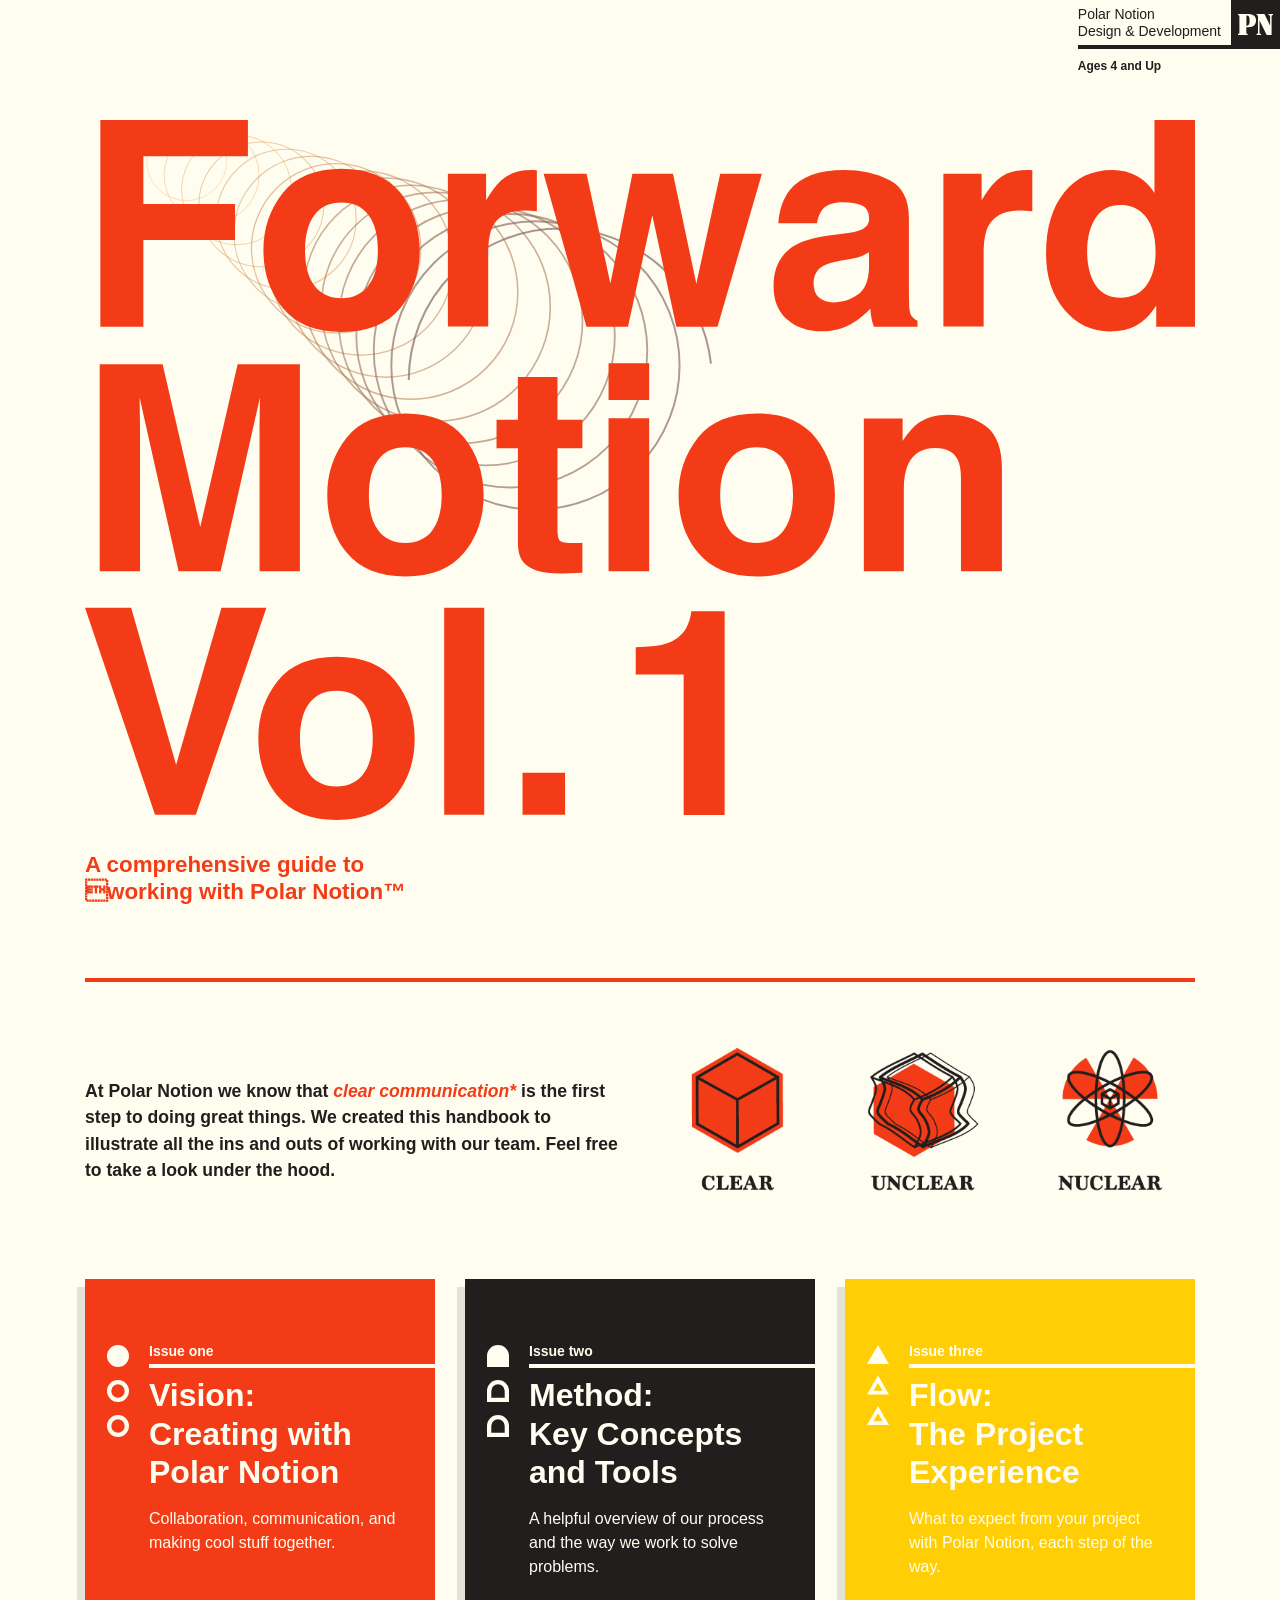
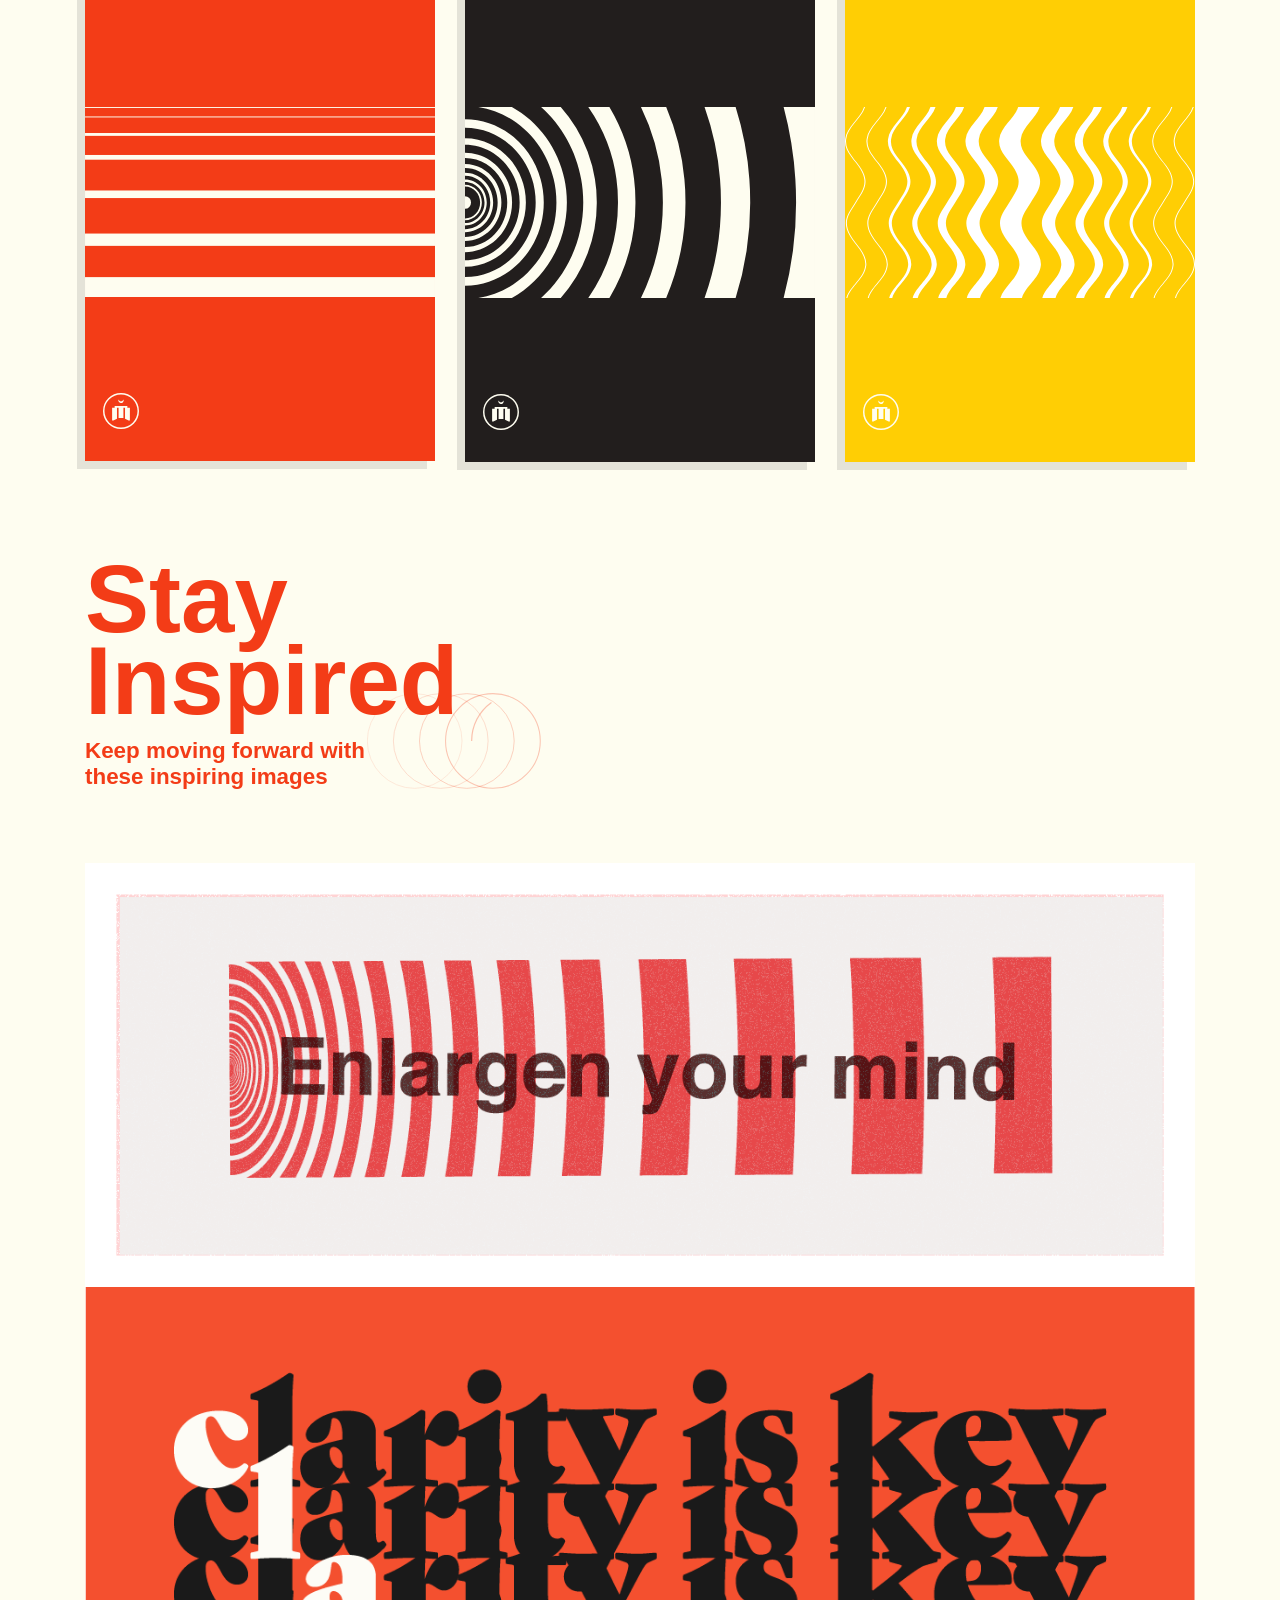
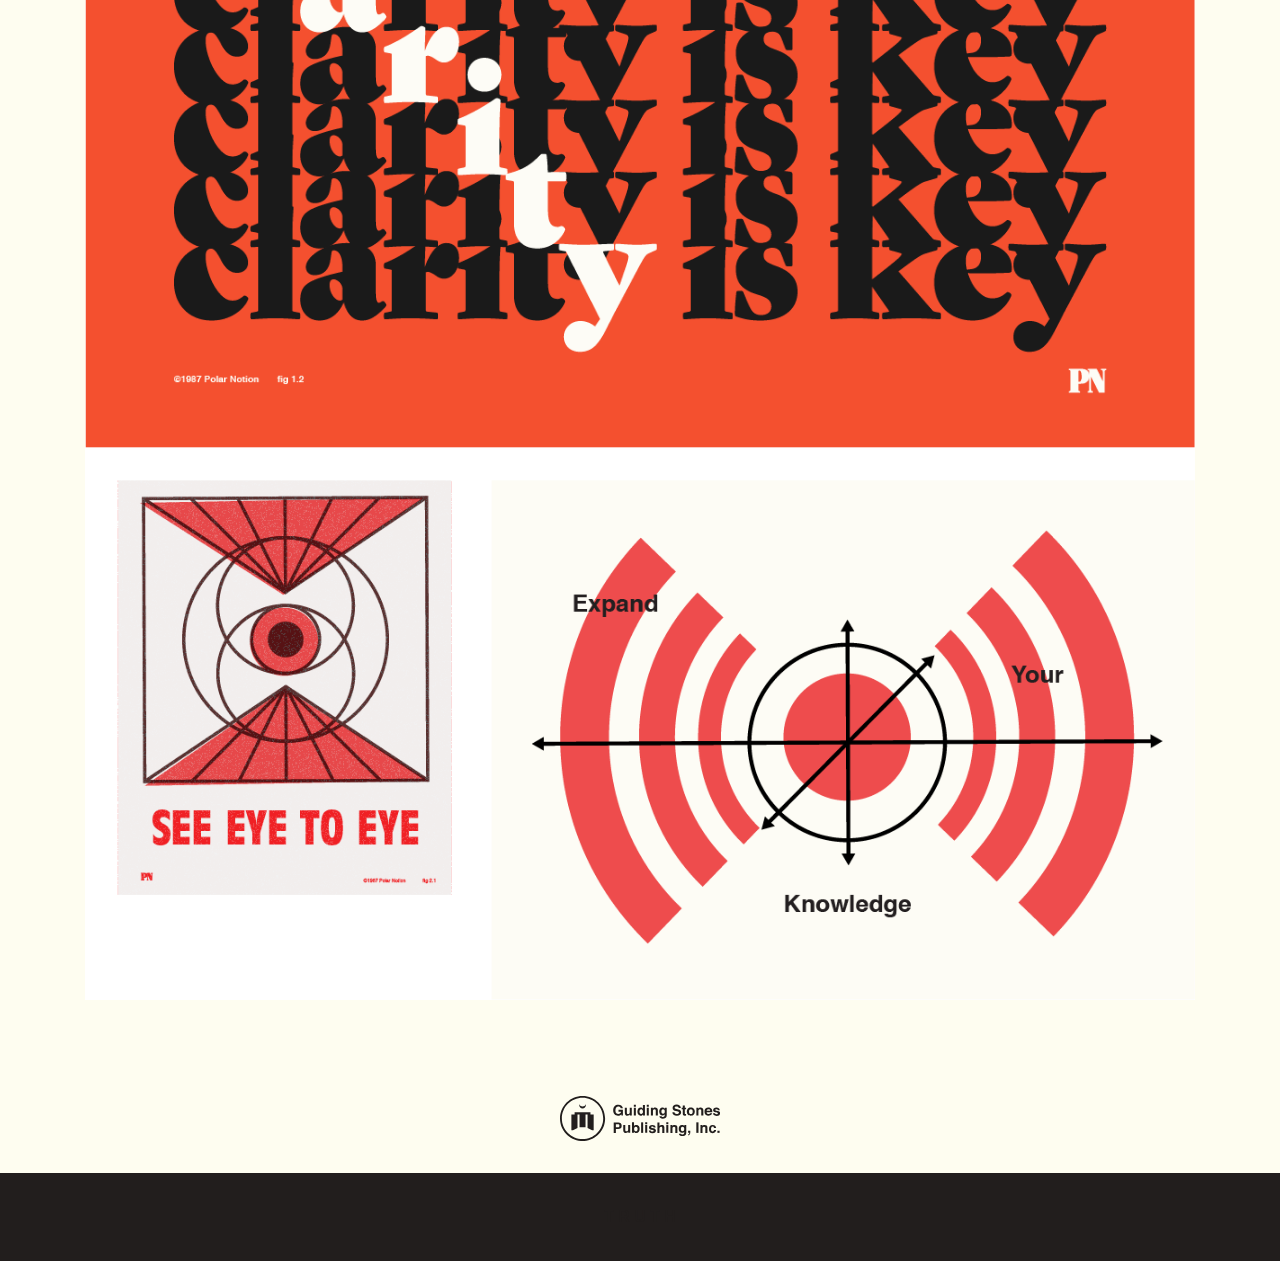
==== commit a6e3e8ea: "Add in the pillar 2 and 3 pages and the content that we have so far." ====
--- a/index.html
+++ b/index.html
@@ -91,7 +91,7 @@
   <!-- PILLERS -->
   <div class="row">
     <div class="col-lg-4">
-      <a href="#" class="piller issue-one">
+      <a href="pillar-1.html" class="piller issue-one">
 
         <article class="piller-inner">
           <header>
@@ -112,7 +112,7 @@
       </a><!-- issue-one -->
     </div><!-- / col -->
     <div class="col-lg-4">
-      <a href="#" class="piller issue-two">
+      <a href="pillar-2.html" class="piller issue-two">
 
         <article class="piller-inner">
           <header>
@@ -133,7 +133,7 @@
       </a><!-- issue-two -->
     </div><!--/ col -->
     <div class="col-lg-4">
-      <a href="#" class="piller issue-three">
+      <a href="pillar-3.html" class="piller issue-three">
 
         <article class="piller-inner">
           <header>
--- a/assets/css/styles.min.css
+++ b/assets/css/styles.min.css
@@ -1 +1,529 @@
-.dark-text{color:#221e1d !important}.white-text{color:#fefdf0 !important}.red-text{color:#f33c17 !important}.yellow-text{color:#ffce04 !important}*{-webkit-font-smoothing:antialiased;-moz-osx-font-smoothing:grayscale}body{background-color:#fefdf0;font-family:helvetica;color:#221e1d}img{width:100%;-webkit-user-select:none;-khtml-user-select:none;-moz-user-select:none;-o-user-select:none;user-select:none}svg{max-width:100%}hr{border-color:#f33c17;border-width:4px;margin:4rem 0}p{font-size:1.2rem;line-height:1.5}h1{font-size:6rem;font-weight:900;line-height:.85;margin-bottom:2rem}h2{font-size:2rem;font-weight:900}#header-index{padding:120px 0 0}#header-index .branding{font-size:12px;position:absolute;top:0;right:0;z-index:9999}#header-index .branding .title p{font-size:14px;line-height:1.2;padding:0 10px 0 0;margin:0 0 .5rem 0}#header-index .branding .logo .st0{fill:#221e1d}#header-index .branding .logo .st1{fill:#fefdf0}#header-index .branding .age-group{border-top:4px solid #221e1d;margin-top:-9px;padding:.5rem 0}#header-index .headline{margin-bottom:2rem;background:url(../images/svg/tunnel_animated_loop.svg);background-position:center center;background-repeat:no-repeat;background-size:contain}#header-index h2{color:#f33c17}.intro-text{margin-bottom:4rem}.intro-text p{padding:2rem 0;margin-bottom:0;font-weight:900}.intro-text img{padding:0 2rem}a.piller{display:block;color:#fefdf0 !important;max-width:380px;border-width:0px;border-style:solid;margin:0 auto 6rem;padding-bottom:2rem;-webkit-box-shadow:-8px 8px 0px 0px rgba(0,0,0,0.1);-moz-box-shadow:-8px 8px 0px 0px rgba(0,0,0,0.1);box-shadow:-8px 8px 0px 0px rgba(0,0,0,0.1);transition:all 0.5s ease-out}a.piller:hover{text-decoration:none;transform:translate3d(2px, -10px, 0);box-shadow:-12px 18px 6px 0px rgba(0,0,0,0.2)}a.piller header{padding:4rem 0 0 4rem;position:relative;min-height:300px}a.piller header:before{content:"";position:absolute;left:22px;top:66px;z-index:100;display:block;width:22px;height:110px;background-repeat:no-repeat;background-position:top center}a.piller header h1{font-size:32px;line-height:1.2;font-weight:900;margin-bottom:1rem;padding-right:2rem}a.piller header h3{font-size:14px;font-weight:900;padding-bottom:4px;border-bottom:4px solid #fefdf0}a.piller header p{font-size:1rem;padding-right:2rem}a.piller.issue-one{border-color:#f33c17;background-color:#f33c17}a.piller.issue-one header:before{background-image:url(../images/svg/piller-1-icn.svg)}a.piller.issue-two{border-color:#221e1d;background-color:#221e1d}a.piller.issue-two header:before{background-image:url(../images/svg/piller-2-icn.svg)}a.piller.issue-three{border-color:#ffce04;background-color:#ffce04}a.piller.issue-three header:before{background-image:url(../images/svg/piller-3-icn.svg)}a.piller .piller-graphic{margin:8rem 0 6rem}a.piller .piller-footer{padding-left:18px}a.piller .piller-footer img{width:36px;height:36px}.inspiration-header{background:url(../images/svg/baller_animated.svg) right bottom no-repeat;background-size:auto 100px}.inspiration{margin:4rem 0}#footer{margin-top:6rem;text-align:center}#footer img{width:160px}#footer .sub-footer{background:#221e1d;padding:2rem 0;margin-top:2rem}#footer .sub-footer a{color:#221e1d;font-weight:900;text-decoration:none}#footer .sub-footer a:hover{color:#060606}@media (min-width: 320px) and (max-width: 768px){hr{margin:2rem 0 1rem}h1{font-size:4rem}h2{font-size:1.5rem}.inspiration-header{padding-bottom:80px;background-size:contain}.inspiration-header h1{margin-bottom:1rem}}
+.dark-text {
+  color: #221e1d !important; }
+
+.white-text {
+  color: #fefdf0 !important; }
+
+.red-text {
+  color: #f33c17 !important; }
+
+.yellow-text {
+  color: #ffce04 !important; }
+
+.bg-red {
+  background-color: #f33c17 !important; }
+
+.bg-dark {
+  background-color: #221e1d !important; }
+
+.bg-yellow {
+  background-color: #ffce04 !important; }
+
+.btn {
+  font-size: .8rem;
+  font-weight: 900; }
+
+.btn-dark {
+  background-color: #221e1d;
+  border-color: #221e1d; }
+
+* {
+  -webkit-font-smoothing: antialiased;
+  -moz-osx-font-smoothing: grayscale; }
+
+body {
+  background-color: #fefdf0;
+  font-family: helvetica;
+  color: #221e1d; }
+
+img {
+  width: 100%;
+  -webkit-user-select: none;
+  -khtml-user-select: none;
+  -moz-user-select: none;
+  -o-user-select: none;
+  user-select: none; }
+
+svg {
+  max-width: 100%; }
+
+hr {
+  border-color: #f33c17;
+  border-width: 4px;
+  margin: 4rem 0; }
+
+p {
+  font-size: 1.1rem;
+  line-height: 1.5;
+  margin-bottom: 2rem; }
+
+h1 {
+  font-size: 6rem;
+  font-weight: 900;
+  line-height: .85;
+  margin-bottom: 1rem; }
+
+h2 {
+  font-size: 1.4rem;
+  font-weight: 900; }
+
+.body-red .large-header {
+  background: #f33c17; }
+.body-red #content h1, .body-red #content h2, .body-red #content h3, .body-red #content h4 {
+  color: #f33c17; }
+
+.body-dark .large-header {
+  background: #221e1d; }
+.body-dark #content h1, .body-dark #content h2, .body-dark #content h3, .body-dark #content h4 {
+  color: #221e1d; }
+
+.body-yellow .large-header {
+  background: #ffce04; }
+.body-yellow #content h1, .body-yellow #content h2, .body-yellow #content h3, .body-yellow #content h4 {
+  color: #ffce04; }
+
+.fade {
+  opacity: 1;
+  transition: opacity .25s ease-in-out;
+  -moz-transition: opacity .25s ease-in-out;
+  -webkit-transition: opacity .25s ease-in-out; }
+  .fade:hover {
+    opacity: 0.5; }
+
+#header-index {
+  padding: 120px 0 0; }
+  #header-index .branding {
+    font-size: 12px;
+    position: absolute;
+    top: 0;
+    right: 0;
+    z-index: 9999; }
+    #header-index .branding .title p {
+      font-size: 14px;
+      line-height: 1.2;
+      padding: 0 10px 0 0;
+      margin: 0 0 .5rem 0; }
+    #header-index .branding .logo .st0 {
+      fill: #221e1d; }
+    #header-index .branding .logo .st1 {
+      fill: #fefdf0; }
+    #header-index .branding .age-group {
+      border-top: 4px solid #221e1d;
+      margin-top: -9px;
+      padding: .5rem 0; }
+  #header-index .headline {
+    margin-bottom: 2rem;
+    background: url(../images/svg/tunnel_animated_loop.svg);
+    background-position: center center;
+    background-repeat: no-repeat;
+    background-size: contain; }
+  #header-index h2 {
+    color: #f33c17; }
+
+.large-header {
+  color: #fefdf0;
+  margin-top: 50px; }
+  .large-header .navbar-text {
+    font-weight: 900; }
+  .large-header .nav-item {
+    margin-left: .8rem; }
+  .large-header .page-title {
+    padding: 10rem 0 12rem; }
+
+.intro-text {
+  margin-bottom: 4rem; }
+  .intro-text p {
+    padding: 2rem 0;
+    margin-bottom: 0;
+    font-weight: 900; }
+  .intro-text img {
+    padding: 0 2rem; }
+
+a.piller {
+  display: block;
+  color: #fefdf0 !important;
+  max-width: 380px;
+  border-width: 0px;
+  border-style: solid;
+  margin: 0 auto 6rem;
+  padding-bottom: 2rem;
+  -webkit-box-shadow: -8px 8px 0px 0px rgba(0, 0, 0, 0.1);
+  -moz-box-shadow: -8px 8px 0px 0px rgba(0, 0, 0, 0.1);
+  box-shadow: -8px 8px 0px 0px rgba(0, 0, 0, 0.1);
+  transition: all 0.5s ease-out; }
+  a.piller:hover {
+    text-decoration: none;
+    transform: translate3d(2px, -10px, 0);
+    box-shadow: -12px 18px 6px 0px rgba(0, 0, 0, 0.2); }
+  a.piller header {
+    padding: 4rem 0 0 4rem;
+    position: relative;
+    min-height: 300px; }
+    a.piller header:before {
+      content: "";
+      position: absolute;
+      left: 22px;
+      top: 66px;
+      z-index: 100;
+      display: block;
+      width: 22px;
+      height: 110px;
+      background-repeat: no-repeat;
+      background-position: top center; }
+    a.piller header h1 {
+      font-size: 32px;
+      line-height: 1.2;
+      font-weight: 900;
+      margin-bottom: 1rem;
+      padding-right: 2rem; }
+    a.piller header h3 {
+      font-size: 14px;
+      font-weight: 900;
+      padding-bottom: 4px;
+      border-bottom: 4px solid #fefdf0; }
+    a.piller header p {
+      font-size: 1rem;
+      padding-right: 2rem; }
+  a.piller.issue-one {
+    border-color: #f33c17;
+    background-color: #f33c17; }
+    a.piller.issue-one header:before {
+      background-image: url("../images/svg/piller-1-icn.svg"); }
+  a.piller.issue-two {
+    border-color: #221e1d;
+    background-color: #221e1d; }
+    a.piller.issue-two header:before {
+      background-image: url(../images/svg/piller-2-icn.svg); }
+  a.piller.issue-three {
+    border-color: #ffce04;
+    background-color: #ffce04; }
+    a.piller.issue-three header:before {
+      background-image: url(../images/svg/piller-3-icn.svg); }
+  a.piller .piller-graphic {
+    margin: 8rem 0 6rem; }
+  a.piller .piller-footer {
+    padding-left: 18px; }
+    a.piller .piller-footer img {
+      width: 36px;
+      height: 36px; }
+
+.inspiration-header {
+  background: url(../images/svg/baller_animated.svg) right bottom no-repeat;
+  background-size: auto 100px; }
+
+.inspiration {
+  margin: 4rem 0; }
+
+#content {
+  padding: 4rem 0; }
+  #content h1 {
+    font-size: 2rem;
+    line-height: 1.2; }
+  #content li {
+    font-size: 1.1rem;
+    line-height: 1.5; }
+  #content hr {
+    border-color: rgba(0, 0, 0, 0.1); }
+  #content .callout {
+    font-size: 3rem;
+    font-weight: 100;
+    text-align: center; }
+  #content section {
+    margin: 8rem auto;
+    max-width: 720px; }
+    #content section.fullwidth {
+      max-width: 100%; }
+      #content section.fullwidth .callout {
+        text-align: center; }
+    #content section .section {
+      font-size: 1rem;
+      color: #888;
+      text-transform: uppercase; }
+    #content section .callout {
+      text-align: left; }
+
+#footer {
+  margin-top: 6rem;
+  text-align: center; }
+  #footer img {
+    width: 160px; }
+  #footer .sub-footer {
+    background: #221e1d;
+    padding: 2rem 0;
+    margin-top: 2rem; }
+    #footer .sub-footer a {
+      color: #221e1d;
+      font-weight: 900;
+      text-decoration: none; }
+      #footer .sub-footer a:hover {
+        color: #060606; }
+
+nav {
+  justify-content: space-between; }
+
+.nav-down-scroll,
+.nav-up-scroll {
+  position: fixed;
+  left: 0;
+  top: 0;
+  right: 0;
+  z-index: 1; }
+
+.nav-down-scroll {
+  margin-top: 10px;
+  background-color: transparent;
+  color: #f33c17; }
+  .nav-down-scroll .st0 {
+    fill: #f33c17; }
+  .nav-down-scroll:before {
+    content: '';
+    background: #f33c17;
+    display: block;
+    height: 10px;
+    position: fixed;
+    left: 0;
+    top: 0;
+    right: 0; }
+
+@media (min-width: 320px) and (max-width: 768px) {
+  hr {
+    margin: 2rem 0 1rem; }
+
+  h1 {
+    font-size: 4rem; }
+
+  h2 {
+    font-size: 1.5rem; }
+
+  .inspiration-header {
+    padding-bottom: 80px;
+    background-size: contain; }
+    .inspiration-header h1 {
+      margin-bottom: 1rem; } }
+@-webkit-keyframes grain {
+  0%, 100% {
+    -moz-transform: translate(0, 0);
+    -ms-transform: translate(0, 0);
+    -webkit-transform: translate(0, 0);
+    transform: translate(0, 0); }
+  10% {
+    -moz-transform: translate(-5%, -10%);
+    -ms-transform: translate(-5%, -10%);
+    -webkit-transform: translate(-5%, -10%);
+    transform: translate(-5%, -10%); }
+  20% {
+    -moz-transform: translate(-15%, 5%);
+    -ms-transform: translate(-15%, 5%);
+    -webkit-transform: translate(-15%, 5%);
+    transform: translate(-15%, 5%); }
+  30% {
+    -moz-transform: translate(7%, -25%);
+    -ms-transform: translate(7%, -25%);
+    -webkit-transform: translate(7%, -25%);
+    transform: translate(7%, -25%); }
+  40% {
+    -moz-transform: translate(-5%, 25%);
+    -ms-transform: translate(-5%, 25%);
+    -webkit-transform: translate(-5%, 25%);
+    transform: translate(-5%, 25%); }
+  50% {
+    -moz-transform: translate(-15%, 10%);
+    -ms-transform: translate(-15%, 10%);
+    -webkit-transform: translate(-15%, 10%);
+    transform: translate(-15%, 10%); }
+  60% {
+    -moz-transform: translate(15%, 0%);
+    -ms-transform: translate(15%, 0%);
+    -webkit-transform: translate(15%, 0%);
+    transform: translate(15%, 0%); }
+  70% {
+    -moz-transform: translate(0%, 15%);
+    -ms-transform: translate(0%, 15%);
+    -webkit-transform: translate(0%, 15%);
+    transform: translate(0%, 15%); }
+  80% {
+    -moz-transform: translate(3%, 35%);
+    -ms-transform: translate(3%, 35%);
+    -webkit-transform: translate(3%, 35%);
+    transform: translate(3%, 35%); }
+  90% {
+    -moz-transform: translate(-10%, 10%);
+    -ms-transform: translate(-10%, 10%);
+    -webkit-transform: translate(-10%, 10%);
+    transform: translate(-10%, 10%); } }
+@-moz-keyframes grain {
+  0%, 100% {
+    -moz-transform: translate(0, 0);
+    -ms-transform: translate(0, 0);
+    -webkit-transform: translate(0, 0);
+    transform: translate(0, 0); }
+  10% {
+    -moz-transform: translate(-5%, -10%);
+    -ms-transform: translate(-5%, -10%);
+    -webkit-transform: translate(-5%, -10%);
+    transform: translate(-5%, -10%); }
+  20% {
+    -moz-transform: translate(-15%, 5%);
+    -ms-transform: translate(-15%, 5%);
+    -webkit-transform: translate(-15%, 5%);
+    transform: translate(-15%, 5%); }
+  30% {
+    -moz-transform: translate(7%, -25%);
+    -ms-transform: translate(7%, -25%);
+    -webkit-transform: translate(7%, -25%);
+    transform: translate(7%, -25%); }
+  40% {
+    -moz-transform: translate(-5%, 25%);
+    -ms-transform: translate(-5%, 25%);
+    -webkit-transform: translate(-5%, 25%);
+    transform: translate(-5%, 25%); }
+  50% {
+    -moz-transform: translate(-15%, 10%);
+    -ms-transform: translate(-15%, 10%);
+    -webkit-transform: translate(-15%, 10%);
+    transform: translate(-15%, 10%); }
+  60% {
+    -moz-transform: translate(15%, 0%);
+    -ms-transform: translate(15%, 0%);
+    -webkit-transform: translate(15%, 0%);
+    transform: translate(15%, 0%); }
+  70% {
+    -moz-transform: translate(0%, 15%);
+    -ms-transform: translate(0%, 15%);
+    -webkit-transform: translate(0%, 15%);
+    transform: translate(0%, 15%); }
+  80% {
+    -moz-transform: translate(3%, 35%);
+    -ms-transform: translate(3%, 35%);
+    -webkit-transform: translate(3%, 35%);
+    transform: translate(3%, 35%); }
+  90% {
+    -moz-transform: translate(-10%, 10%);
+    -ms-transform: translate(-10%, 10%);
+    -webkit-transform: translate(-10%, 10%);
+    transform: translate(-10%, 10%); } }
+@-ms-keyframes grain {
+  0%, 100% {
+    -moz-transform: translate(0, 0);
+    -ms-transform: translate(0, 0);
+    -webkit-transform: translate(0, 0);
+    transform: translate(0, 0); }
+  10% {
+    -moz-transform: translate(-5%, -10%);
+    -ms-transform: translate(-5%, -10%);
+    -webkit-transform: translate(-5%, -10%);
+    transform: translate(-5%, -10%); }
+  20% {
+    -moz-transform: translate(-15%, 5%);
+    -ms-transform: translate(-15%, 5%);
+    -webkit-transform: translate(-15%, 5%);
+    transform: translate(-15%, 5%); }
+  30% {
+    -moz-transform: translate(7%, -25%);
+    -ms-transform: translate(7%, -25%);
+    -webkit-transform: translate(7%, -25%);
+    transform: translate(7%, -25%); }
+  40% {
+    -moz-transform: translate(-5%, 25%);
+    -ms-transform: translate(-5%, 25%);
+    -webkit-transform: translate(-5%, 25%);
+    transform: translate(-5%, 25%); }
+  50% {
+    -moz-transform: translate(-15%, 10%);
+    -ms-transform: translate(-15%, 10%);
+    -webkit-transform: translate(-15%, 10%);
+    transform: translate(-15%, 10%); }
+  60% {
+    -moz-transform: translate(15%, 0%);
+    -ms-transform: translate(15%, 0%);
+    -webkit-transform: translate(15%, 0%);
+    transform: translate(15%, 0%); }
+  70% {
+    -moz-transform: translate(0%, 15%);
+    -ms-transform: translate(0%, 15%);
+    -webkit-transform: translate(0%, 15%);
+    transform: translate(0%, 15%); }
+  80% {
+    -moz-transform: translate(3%, 35%);
+    -ms-transform: translate(3%, 35%);
+    -webkit-transform: translate(3%, 35%);
+    transform: translate(3%, 35%); }
+  90% {
+    -moz-transform: translate(-10%, 10%);
+    -ms-transform: translate(-10%, 10%);
+    -webkit-transform: translate(-10%, 10%);
+    transform: translate(-10%, 10%); } }
+@keyframes grain {
+  0%, 100% {
+    -moz-transform: translate(0, 0);
+    -ms-transform: translate(0, 0);
+    -webkit-transform: translate(0, 0);
+    transform: translate(0, 0); }
+  10% {
+    -moz-transform: translate(-5%, -10%);
+    -ms-transform: translate(-5%, -10%);
+    -webkit-transform: translate(-5%, -10%);
+    transform: translate(-5%, -10%); }
+  20% {
+    -moz-transform: translate(-15%, 5%);
+    -ms-transform: translate(-15%, 5%);
+    -webkit-transform: translate(-15%, 5%);
+    transform: translate(-15%, 5%); }
+  30% {
+    -moz-transform: translate(7%, -25%);
+    -ms-transform: translate(7%, -25%);
+    -webkit-transform: translate(7%, -25%);
+    transform: translate(7%, -25%); }
+  40% {
+    -moz-transform: translate(-5%, 25%);
+    -ms-transform: translate(-5%, 25%);
+    -webkit-transform: translate(-5%, 25%);
+    transform: translate(-5%, 25%); }
+  50% {
+    -moz-transform: translate(-15%, 10%);
+    -ms-transform: translate(-15%, 10%);
+    -webkit-transform: translate(-15%, 10%);
+    transform: translate(-15%, 10%); }
+  60% {
+    -moz-transform: translate(15%, 0%);
+    -ms-transform: translate(15%, 0%);
+    -webkit-transform: translate(15%, 0%);
+    transform: translate(15%, 0%); }
+  70% {
+    -moz-transform: translate(0%, 15%);
+    -ms-transform: translate(0%, 15%);
+    -webkit-transform: translate(0%, 15%);
+    transform: translate(0%, 15%); }
+  80% {
+    -moz-transform: translate(3%, 35%);
+    -ms-transform: translate(3%, 35%);
+    -webkit-transform: translate(3%, 35%);
+    transform: translate(3%, 35%); }
+  90% {
+    -moz-transform: translate(-10%, 10%);
+    -ms-transform: translate(-10%, 10%);
+    -webkit-transform: translate(-10%, 10%);
+    transform: translate(-10%, 10%); } }
+.static {
+  position: relative;
+  overflow: hidden; }
+
+.static > * {
+  z-index: 2; }
+
+.static:after {
+  -webkit-animation: grain 5s steps(10) infinite;
+  -moz-animation: grain 5s steps(10) infinite;
+  -ms-animation: grain 5s steps(10) infinite;
+  animation: grain 5s steps(10) infinite;
+  background: url("[data-uri]");
+  content: "";
+  display: block;
+  height: 300%;
+  left: -100%;
+  position: absolute;
+  top: -100%;
+  width: 300%;
+  z-index: 1; }
+
+/*# sourceMappingURL=styles.min.css.map */
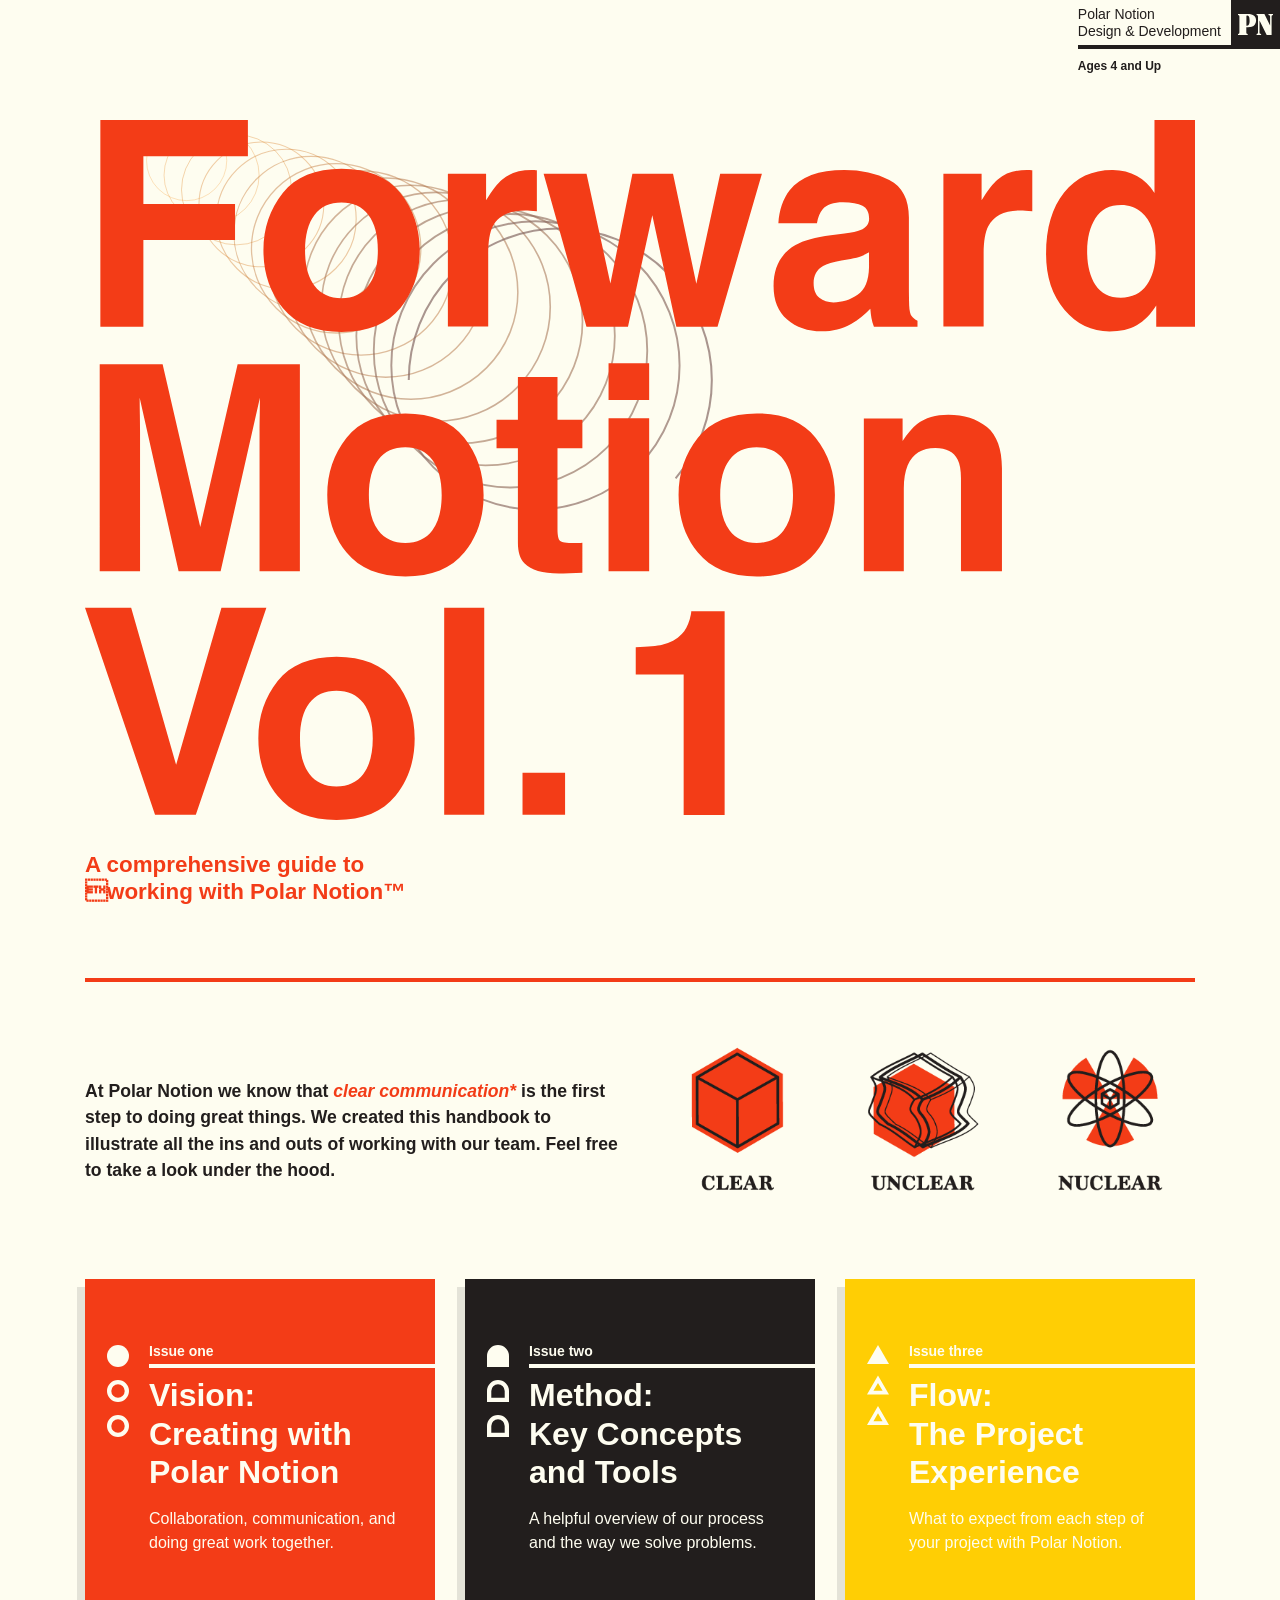
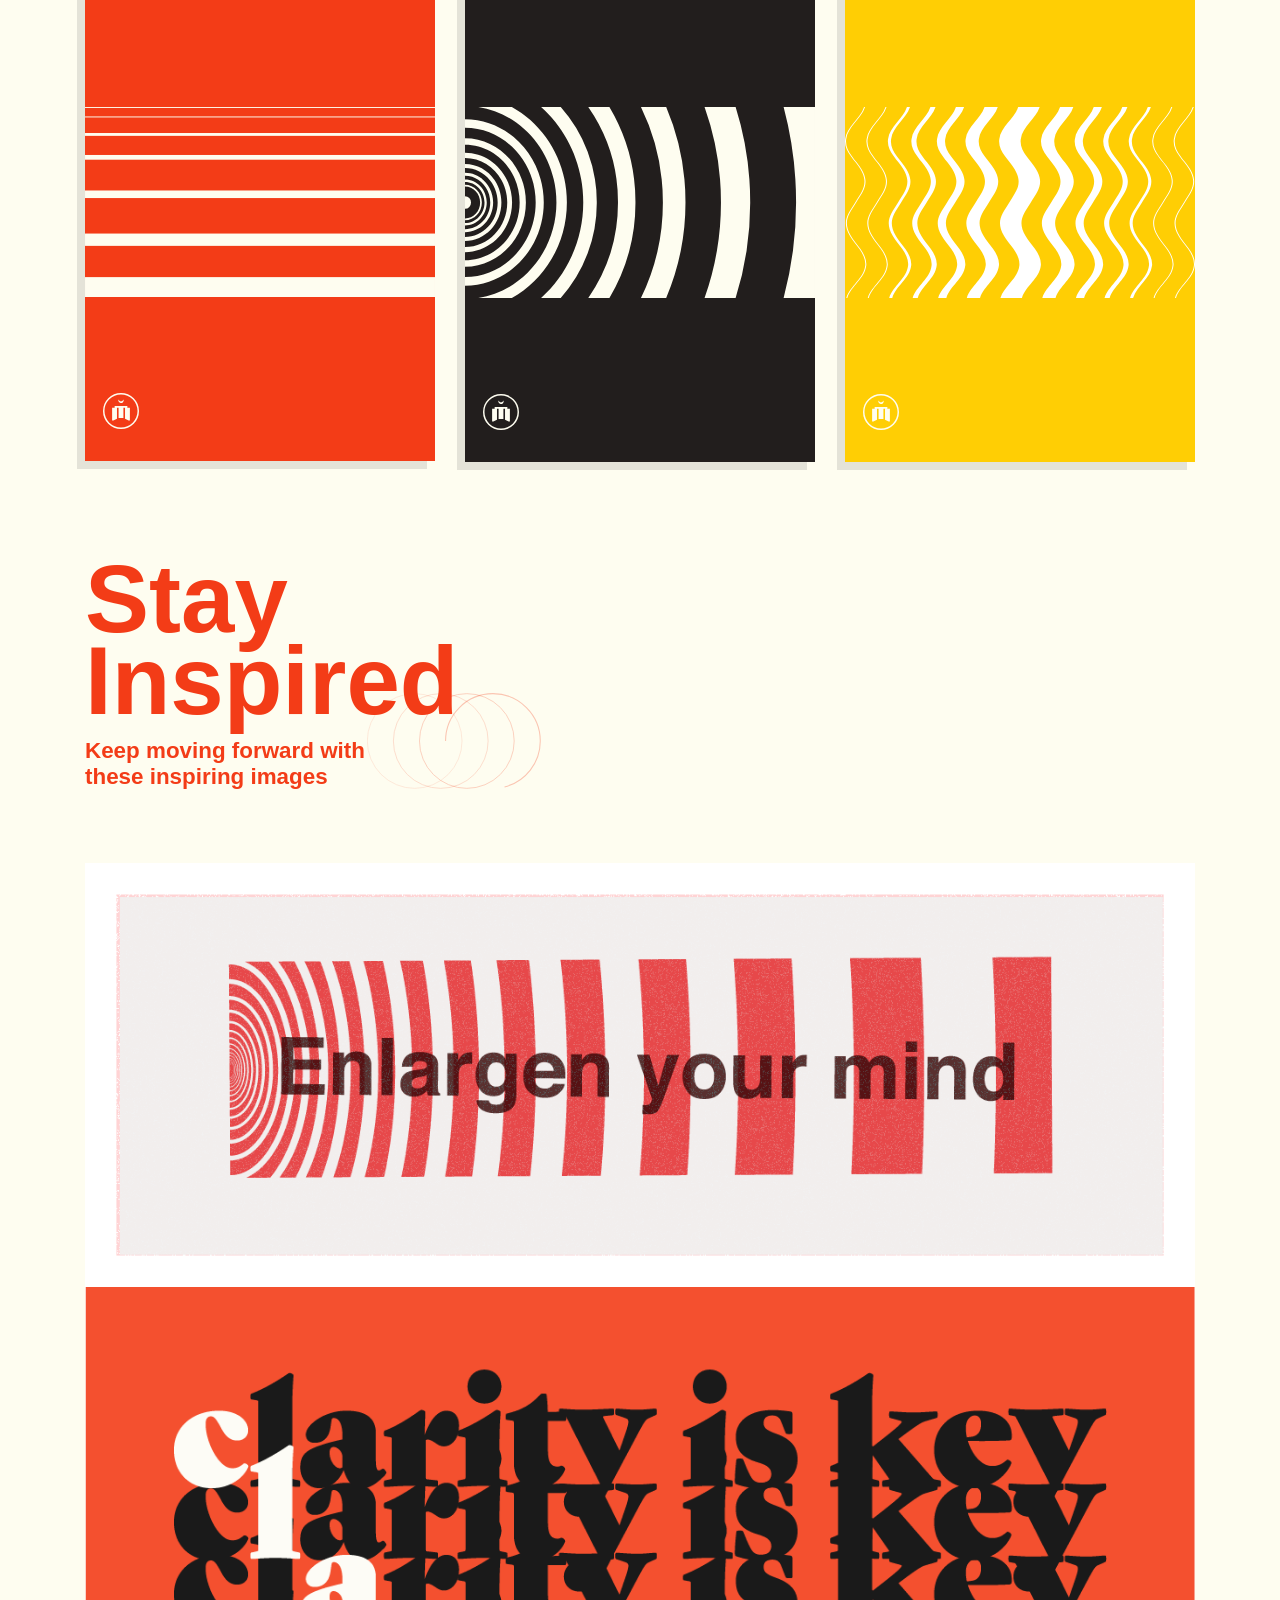
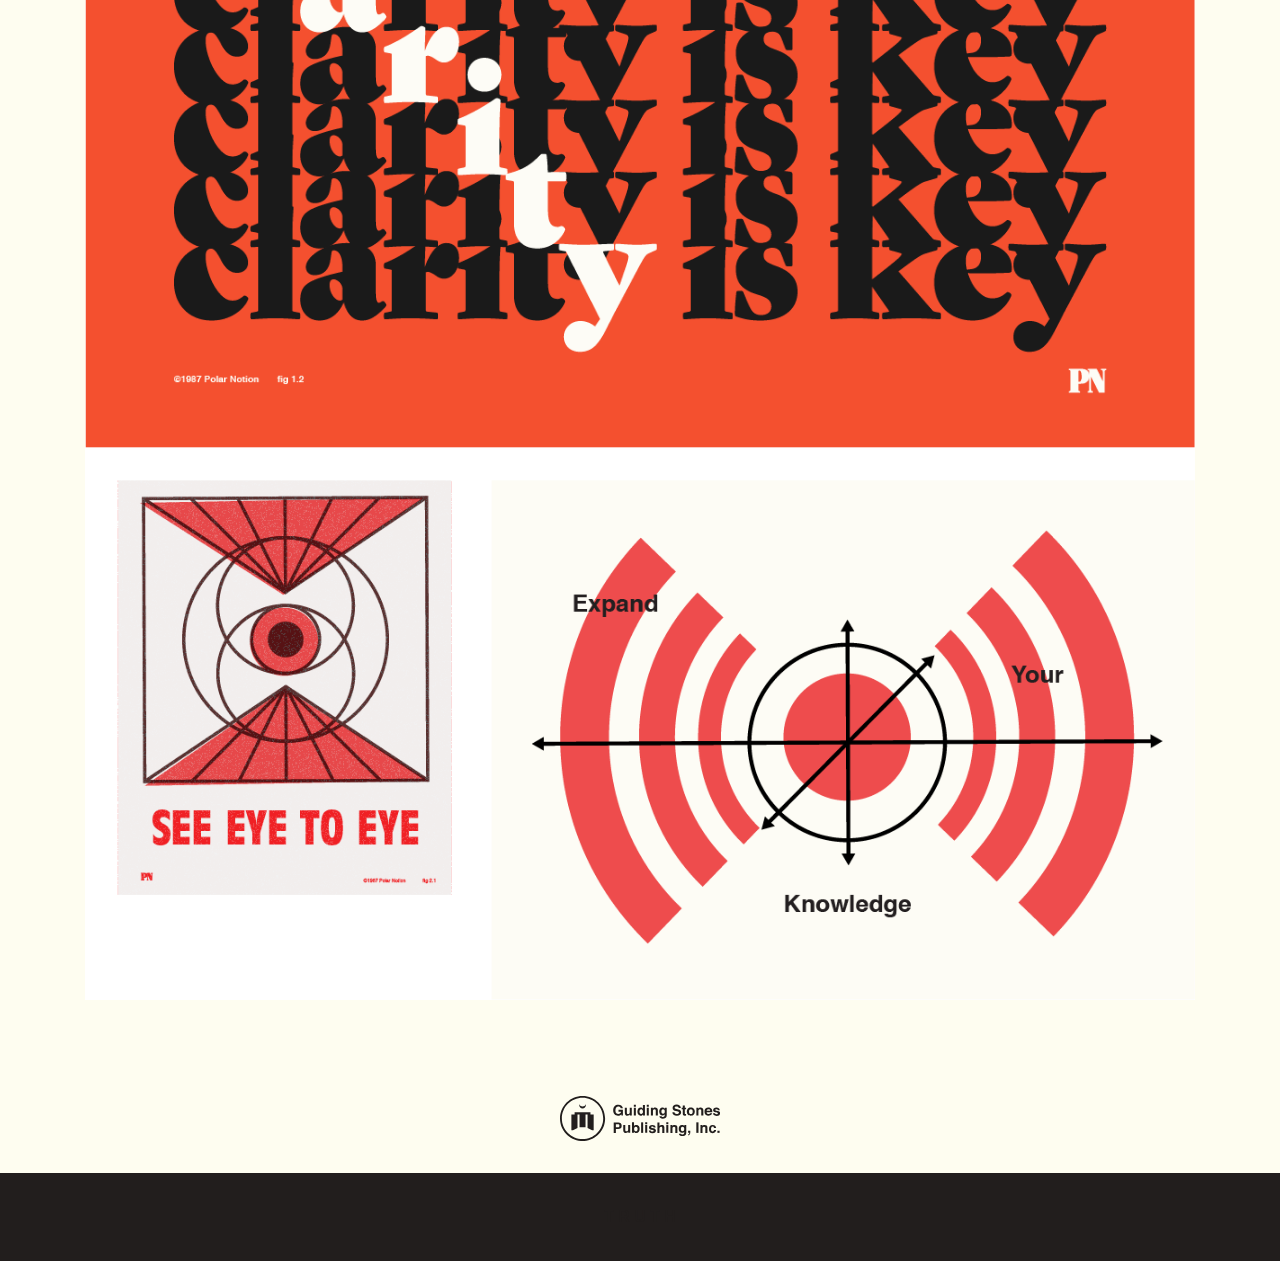
==== commit 1606b715: "Text updates to all 3 pillars." ====
--- a/index.html
+++ b/index.html
@@ -97,7 +97,7 @@
           <header>
             <h3>Issue one</h3>
             <h1>Vision:<br /> Creating with Polar Notion</h1>
-            <p>Collaboration, communication, and making cool stuff together.</p>
+            <p>Collaboration, communication, and doing great work together.</p>
           </header>
 
           <div class="piller-graphic">
@@ -118,7 +118,7 @@
           <header>
             <h3>Issue two</h3>
             <h1>Method:<br />Key Concepts<br />and Tools</h1>
-            <p>A helpful overview of our process and the way we work to solve problems.</p>
+            <p>A helpful overview of our process and the way we solve problems.</p>
           </header>
 
           <div class="piller-graphic">
@@ -139,7 +139,7 @@
           <header>
             <h3>Issue three</h3>
             <h1>Flow:<br />The Project Experience</h1>
-            <p>What to expect from your project with Polar Notion, each step of the way.</p>
+            <p>What to expect from each step of your project with Polar Notion.</p>
           </header>
 
           <div class="piller-graphic">
--- a/assets/css/styles.min.css
+++ b/assets/css/styles.min.css
@@ -1,529 +1 @@
-.dark-text {
-  color: #221e1d !important; }
-
-.white-text {
-  color: #fefdf0 !important; }
-
-.red-text {
-  color: #f33c17 !important; }
-
-.yellow-text {
-  color: #ffce04 !important; }
-
-.bg-red {
-  background-color: #f33c17 !important; }
-
-.bg-dark {
-  background-color: #221e1d !important; }
-
-.bg-yellow {
-  background-color: #ffce04 !important; }
-
-.btn {
-  font-size: .8rem;
-  font-weight: 900; }
-
-.btn-dark {
-  background-color: #221e1d;
-  border-color: #221e1d; }
-
-* {
-  -webkit-font-smoothing: antialiased;
-  -moz-osx-font-smoothing: grayscale; }
-
-body {
-  background-color: #fefdf0;
-  font-family: helvetica;
-  color: #221e1d; }
-
-img {
-  width: 100%;
-  -webkit-user-select: none;
-  -khtml-user-select: none;
-  -moz-user-select: none;
-  -o-user-select: none;
-  user-select: none; }
-
-svg {
-  max-width: 100%; }
-
-hr {
-  border-color: #f33c17;
-  border-width: 4px;
-  margin: 4rem 0; }
-
-p {
-  font-size: 1.1rem;
-  line-height: 1.5;
-  margin-bottom: 2rem; }
-
-h1 {
-  font-size: 6rem;
-  font-weight: 900;
-  line-height: .85;
-  margin-bottom: 1rem; }
-
-h2 {
-  font-size: 1.4rem;
-  font-weight: 900; }
-
-.body-red .large-header {
-  background: #f33c17; }
-.body-red #content h1, .body-red #content h2, .body-red #content h3, .body-red #content h4 {
-  color: #f33c17; }
-
-.body-dark .large-header {
-  background: #221e1d; }
-.body-dark #content h1, .body-dark #content h2, .body-dark #content h3, .body-dark #content h4 {
-  color: #221e1d; }
-
-.body-yellow .large-header {
-  background: #ffce04; }
-.body-yellow #content h1, .body-yellow #content h2, .body-yellow #content h3, .body-yellow #content h4 {
-  color: #ffce04; }
-
-.fade {
-  opacity: 1;
-  transition: opacity .25s ease-in-out;
-  -moz-transition: opacity .25s ease-in-out;
-  -webkit-transition: opacity .25s ease-in-out; }
-  .fade:hover {
-    opacity: 0.5; }
-
-#header-index {
-  padding: 120px 0 0; }
-  #header-index .branding {
-    font-size: 12px;
-    position: absolute;
-    top: 0;
-    right: 0;
-    z-index: 9999; }
-    #header-index .branding .title p {
-      font-size: 14px;
-      line-height: 1.2;
-      padding: 0 10px 0 0;
-      margin: 0 0 .5rem 0; }
-    #header-index .branding .logo .st0 {
-      fill: #221e1d; }
-    #header-index .branding .logo .st1 {
-      fill: #fefdf0; }
-    #header-index .branding .age-group {
-      border-top: 4px solid #221e1d;
-      margin-top: -9px;
-      padding: .5rem 0; }
-  #header-index .headline {
-    margin-bottom: 2rem;
-    background: url(../images/svg/tunnel_animated_loop.svg);
-    background-position: center center;
-    background-repeat: no-repeat;
-    background-size: contain; }
-  #header-index h2 {
-    color: #f33c17; }
-
-.large-header {
-  color: #fefdf0;
-  margin-top: 50px; }
-  .large-header .navbar-text {
-    font-weight: 900; }
-  .large-header .nav-item {
-    margin-left: .8rem; }
-  .large-header .page-title {
-    padding: 10rem 0 12rem; }
-
-.intro-text {
-  margin-bottom: 4rem; }
-  .intro-text p {
-    padding: 2rem 0;
-    margin-bottom: 0;
-    font-weight: 900; }
-  .intro-text img {
-    padding: 0 2rem; }
-
-a.piller {
-  display: block;
-  color: #fefdf0 !important;
-  max-width: 380px;
-  border-width: 0px;
-  border-style: solid;
-  margin: 0 auto 6rem;
-  padding-bottom: 2rem;
-  -webkit-box-shadow: -8px 8px 0px 0px rgba(0, 0, 0, 0.1);
-  -moz-box-shadow: -8px 8px 0px 0px rgba(0, 0, 0, 0.1);
-  box-shadow: -8px 8px 0px 0px rgba(0, 0, 0, 0.1);
-  transition: all 0.5s ease-out; }
-  a.piller:hover {
-    text-decoration: none;
-    transform: translate3d(2px, -10px, 0);
-    box-shadow: -12px 18px 6px 0px rgba(0, 0, 0, 0.2); }
-  a.piller header {
-    padding: 4rem 0 0 4rem;
-    position: relative;
-    min-height: 300px; }
-    a.piller header:before {
-      content: "";
-      position: absolute;
-      left: 22px;
-      top: 66px;
-      z-index: 100;
-      display: block;
-      width: 22px;
-      height: 110px;
-      background-repeat: no-repeat;
-      background-position: top center; }
-    a.piller header h1 {
-      font-size: 32px;
-      line-height: 1.2;
-      font-weight: 900;
-      margin-bottom: 1rem;
-      padding-right: 2rem; }
-    a.piller header h3 {
-      font-size: 14px;
-      font-weight: 900;
-      padding-bottom: 4px;
-      border-bottom: 4px solid #fefdf0; }
-    a.piller header p {
-      font-size: 1rem;
-      padding-right: 2rem; }
-  a.piller.issue-one {
-    border-color: #f33c17;
-    background-color: #f33c17; }
-    a.piller.issue-one header:before {
-      background-image: url("../images/svg/piller-1-icn.svg"); }
-  a.piller.issue-two {
-    border-color: #221e1d;
-    background-color: #221e1d; }
-    a.piller.issue-two header:before {
-      background-image: url(../images/svg/piller-2-icn.svg); }
-  a.piller.issue-three {
-    border-color: #ffce04;
-    background-color: #ffce04; }
-    a.piller.issue-three header:before {
-      background-image: url(../images/svg/piller-3-icn.svg); }
-  a.piller .piller-graphic {
-    margin: 8rem 0 6rem; }
-  a.piller .piller-footer {
-    padding-left: 18px; }
-    a.piller .piller-footer img {
-      width: 36px;
-      height: 36px; }
-
-.inspiration-header {
-  background: url(../images/svg/baller_animated.svg) right bottom no-repeat;
-  background-size: auto 100px; }
-
-.inspiration {
-  margin: 4rem 0; }
-
-#content {
-  padding: 4rem 0; }
-  #content h1 {
-    font-size: 2rem;
-    line-height: 1.2; }
-  #content li {
-    font-size: 1.1rem;
-    line-height: 1.5; }
-  #content hr {
-    border-color: rgba(0, 0, 0, 0.1); }
-  #content .callout {
-    font-size: 3rem;
-    font-weight: 100;
-    text-align: center; }
-  #content section {
-    margin: 8rem auto;
-    max-width: 720px; }
-    #content section.fullwidth {
-      max-width: 100%; }
-      #content section.fullwidth .callout {
-        text-align: center; }
-    #content section .section {
-      font-size: 1rem;
-      color: #888;
-      text-transform: uppercase; }
-    #content section .callout {
-      text-align: left; }
-
-#footer {
-  margin-top: 6rem;
-  text-align: center; }
-  #footer img {
-    width: 160px; }
-  #footer .sub-footer {
-    background: #221e1d;
-    padding: 2rem 0;
-    margin-top: 2rem; }
-    #footer .sub-footer a {
-      color: #221e1d;
-      font-weight: 900;
-      text-decoration: none; }
-      #footer .sub-footer a:hover {
-        color: #060606; }
-
-nav {
-  justify-content: space-between; }
-
-.nav-down-scroll,
-.nav-up-scroll {
-  position: fixed;
-  left: 0;
-  top: 0;
-  right: 0;
-  z-index: 1; }
-
-.nav-down-scroll {
-  margin-top: 10px;
-  background-color: transparent;
-  color: #f33c17; }
-  .nav-down-scroll .st0 {
-    fill: #f33c17; }
-  .nav-down-scroll:before {
-    content: '';
-    background: #f33c17;
-    display: block;
-    height: 10px;
-    position: fixed;
-    left: 0;
-    top: 0;
-    right: 0; }
-
-@media (min-width: 320px) and (max-width: 768px) {
-  hr {
-    margin: 2rem 0 1rem; }
-
-  h1 {
-    font-size: 4rem; }
-
-  h2 {
-    font-size: 1.5rem; }
-
-  .inspiration-header {
-    padding-bottom: 80px;
-    background-size: contain; }
-    .inspiration-header h1 {
-      margin-bottom: 1rem; } }
-@-webkit-keyframes grain {
-  0%, 100% {
-    -moz-transform: translate(0, 0);
-    -ms-transform: translate(0, 0);
-    -webkit-transform: translate(0, 0);
-    transform: translate(0, 0); }
-  10% {
-    -moz-transform: translate(-5%, -10%);
-    -ms-transform: translate(-5%, -10%);
-    -webkit-transform: translate(-5%, -10%);
-    transform: translate(-5%, -10%); }
-  20% {
-    -moz-transform: translate(-15%, 5%);
-    -ms-transform: translate(-15%, 5%);
-    -webkit-transform: translate(-15%, 5%);
-    transform: translate(-15%, 5%); }
-  30% {
-    -moz-transform: translate(7%, -25%);
-    -ms-transform: translate(7%, -25%);
-    -webkit-transform: translate(7%, -25%);
-    transform: translate(7%, -25%); }
-  40% {
-    -moz-transform: translate(-5%, 25%);
-    -ms-transform: translate(-5%, 25%);
-    -webkit-transform: translate(-5%, 25%);
-    transform: translate(-5%, 25%); }
-  50% {
-    -moz-transform: translate(-15%, 10%);
-    -ms-transform: translate(-15%, 10%);
-    -webkit-transform: translate(-15%, 10%);
-    transform: translate(-15%, 10%); }
-  60% {
-    -moz-transform: translate(15%, 0%);
-    -ms-transform: translate(15%, 0%);
-    -webkit-transform: translate(15%, 0%);
-    transform: translate(15%, 0%); }
-  70% {
-    -moz-transform: translate(0%, 15%);
-    -ms-transform: translate(0%, 15%);
-    -webkit-transform: translate(0%, 15%);
-    transform: translate(0%, 15%); }
-  80% {
-    -moz-transform: translate(3%, 35%);
-    -ms-transform: translate(3%, 35%);
-    -webkit-transform: translate(3%, 35%);
-    transform: translate(3%, 35%); }
-  90% {
-    -moz-transform: translate(-10%, 10%);
-    -ms-transform: translate(-10%, 10%);
-    -webkit-transform: translate(-10%, 10%);
-    transform: translate(-10%, 10%); } }
-@-moz-keyframes grain {
-  0%, 100% {
-    -moz-transform: translate(0, 0);
-    -ms-transform: translate(0, 0);
-    -webkit-transform: translate(0, 0);
-    transform: translate(0, 0); }
-  10% {
-    -moz-transform: translate(-5%, -10%);
-    -ms-transform: translate(-5%, -10%);
-    -webkit-transform: translate(-5%, -10%);
-    transform: translate(-5%, -10%); }
-  20% {
-    -moz-transform: translate(-15%, 5%);
-    -ms-transform: translate(-15%, 5%);
-    -webkit-transform: translate(-15%, 5%);
-    transform: translate(-15%, 5%); }
-  30% {
-    -moz-transform: translate(7%, -25%);
-    -ms-transform: translate(7%, -25%);
-    -webkit-transform: translate(7%, -25%);
-    transform: translate(7%, -25%); }
-  40% {
-    -moz-transform: translate(-5%, 25%);
-    -ms-transform: translate(-5%, 25%);
-    -webkit-transform: translate(-5%, 25%);
-    transform: translate(-5%, 25%); }
-  50% {
-    -moz-transform: translate(-15%, 10%);
-    -ms-transform: translate(-15%, 10%);
-    -webkit-transform: translate(-15%, 10%);
-    transform: translate(-15%, 10%); }
-  60% {
-    -moz-transform: translate(15%, 0%);
-    -ms-transform: translate(15%, 0%);
-    -webkit-transform: translate(15%, 0%);
-    transform: translate(15%, 0%); }
-  70% {
-    -moz-transform: translate(0%, 15%);
-    -ms-transform: translate(0%, 15%);
-    -webkit-transform: translate(0%, 15%);
-    transform: translate(0%, 15%); }
-  80% {
-    -moz-transform: translate(3%, 35%);
-    -ms-transform: translate(3%, 35%);
-    -webkit-transform: translate(3%, 35%);
-    transform: translate(3%, 35%); }
-  90% {
-    -moz-transform: translate(-10%, 10%);
-    -ms-transform: translate(-10%, 10%);
-    -webkit-transform: translate(-10%, 10%);
-    transform: translate(-10%, 10%); } }
-@-ms-keyframes grain {
-  0%, 100% {
-    -moz-transform: translate(0, 0);
-    -ms-transform: translate(0, 0);
-    -webkit-transform: translate(0, 0);
-    transform: translate(0, 0); }
-  10% {
-    -moz-transform: translate(-5%, -10%);
-    -ms-transform: translate(-5%, -10%);
-    -webkit-transform: translate(-5%, -10%);
-    transform: translate(-5%, -10%); }
-  20% {
-    -moz-transform: translate(-15%, 5%);
-    -ms-transform: translate(-15%, 5%);
-    -webkit-transform: translate(-15%, 5%);
-    transform: translate(-15%, 5%); }
-  30% {
-    -moz-transform: translate(7%, -25%);
-    -ms-transform: translate(7%, -25%);
-    -webkit-transform: translate(7%, -25%);
-    transform: translate(7%, -25%); }
-  40% {
-    -moz-transform: translate(-5%, 25%);
-    -ms-transform: translate(-5%, 25%);
-    -webkit-transform: translate(-5%, 25%);
-    transform: translate(-5%, 25%); }
-  50% {
-    -moz-transform: translate(-15%, 10%);
-    -ms-transform: translate(-15%, 10%);
-    -webkit-transform: translate(-15%, 10%);
-    transform: translate(-15%, 10%); }
-  60% {
-    -moz-transform: translate(15%, 0%);
-    -ms-transform: translate(15%, 0%);
-    -webkit-transform: translate(15%, 0%);
-    transform: translate(15%, 0%); }
-  70% {
-    -moz-transform: translate(0%, 15%);
-    -ms-transform: translate(0%, 15%);
-    -webkit-transform: translate(0%, 15%);
-    transform: translate(0%, 15%); }
-  80% {
-    -moz-transform: translate(3%, 35%);
-    -ms-transform: translate(3%, 35%);
-    -webkit-transform: translate(3%, 35%);
-    transform: translate(3%, 35%); }
-  90% {
-    -moz-transform: translate(-10%, 10%);
-    -ms-transform: translate(-10%, 10%);
-    -webkit-transform: translate(-10%, 10%);
-    transform: translate(-10%, 10%); } }
-@keyframes grain {
-  0%, 100% {
-    -moz-transform: translate(0, 0);
-    -ms-transform: translate(0, 0);
-    -webkit-transform: translate(0, 0);
-    transform: translate(0, 0); }
-  10% {
-    -moz-transform: translate(-5%, -10%);
-    -ms-transform: translate(-5%, -10%);
-    -webkit-transform: translate(-5%, -10%);
-    transform: translate(-5%, -10%); }
-  20% {
-    -moz-transform: translate(-15%, 5%);
-    -ms-transform: translate(-15%, 5%);
-    -webkit-transform: translate(-15%, 5%);
-    transform: translate(-15%, 5%); }
-  30% {
-    -moz-transform: translate(7%, -25%);
-    -ms-transform: translate(7%, -25%);
-    -webkit-transform: translate(7%, -25%);
-    transform: translate(7%, -25%); }
-  40% {
-    -moz-transform: translate(-5%, 25%);
-    -ms-transform: translate(-5%, 25%);
-    -webkit-transform: translate(-5%, 25%);
-    transform: translate(-5%, 25%); }
-  50% {
-    -moz-transform: translate(-15%, 10%);
-    -ms-transform: translate(-15%, 10%);
-    -webkit-transform: translate(-15%, 10%);
-    transform: translate(-15%, 10%); }
-  60% {
-    -moz-transform: translate(15%, 0%);
-    -ms-transform: translate(15%, 0%);
-    -webkit-transform: translate(15%, 0%);
-    transform: translate(15%, 0%); }
-  70% {
-    -moz-transform: translate(0%, 15%);
-    -ms-transform: translate(0%, 15%);
-    -webkit-transform: translate(0%, 15%);
-    transform: translate(0%, 15%); }
-  80% {
-    -moz-transform: translate(3%, 35%);
-    -ms-transform: translate(3%, 35%);
-    -webkit-transform: translate(3%, 35%);
-    transform: translate(3%, 35%); }
-  90% {
-    -moz-transform: translate(-10%, 10%);
-    -ms-transform: translate(-10%, 10%);
-    -webkit-transform: translate(-10%, 10%);
-    transform: translate(-10%, 10%); } }
-.static {
-  position: relative;
-  overflow: hidden; }
-
-.static > * {
-  z-index: 2; }
-
-.static:after {
-  -webkit-animation: grain 5s steps(10) infinite;
-  -moz-animation: grain 5s steps(10) infinite;
-  -ms-animation: grain 5s steps(10) infinite;
-  animation: grain 5s steps(10) infinite;
-  background: url("[data-uri]");
-  content: "";
-  display: block;
-  height: 300%;
-  left: -100%;
-  position: absolute;
-  top: -100%;
-  width: 300%;
-  z-index: 1; }
-
-/*# sourceMappingURL=styles.min.css.map */
+.dark-text{color:#221e1d !important}.white-text{color:#fefdf0 !important}.red-text{color:#f33c17 !important}.yellow-text{color:#ffce04 !important}.bg-red{background-color:#f33c17 !important}.bg-dark{background-color:#221e1d !important}.bg-yellow{background-color:#ffce04 !important}.btn{font-size:.8rem;font-weight:900}.btn-dark{background-color:#221e1d;border-color:#221e1d}*{-webkit-font-smoothing:antialiased;-moz-osx-font-smoothing:grayscale}body{background-color:#fefdf0;font-family:helvetica;color:#221e1d}img{width:100%;-webkit-user-select:none;-khtml-user-select:none;-moz-user-select:none;-o-user-select:none;user-select:none}svg{max-width:100%}hr{border-color:#f33c17;border-width:4px;margin:4rem 0}p{font-size:1.1rem;line-height:1.5;margin-bottom:2rem}h1{font-size:6rem;font-weight:900;line-height:.85;margin-bottom:1rem}h2{font-size:1.4rem;font-weight:900}.body-red .large-header{background:#f33c17}.body-red #content h1,.body-red #content h2,.body-red #content h3,.body-red #content h4{color:#f33c17}.body-dark .large-header{background:#221e1d}.body-dark #content h1,.body-dark #content h2,.body-dark #content h3,.body-dark #content h4{color:#221e1d}.body-yellow .large-header{background:#ffce04}.body-yellow #content h1,.body-yellow #content h2,.body-yellow #content h3,.body-yellow #content h4{color:#ffce04}.fade{opacity:1;transition:opacity .25s ease-in-out;-moz-transition:opacity .25s ease-in-out;-webkit-transition:opacity .25s ease-in-out}.fade:hover{opacity:0.5}#header-index{padding:120px 0 0}#header-index .branding{font-size:12px;position:absolute;top:0;right:0;z-index:9999}#header-index .branding .title p{font-size:14px;line-height:1.2;padding:0 10px 0 0;margin:0 0 .5rem 0}#header-index .branding .logo .st0{fill:#221e1d}#header-index .branding .logo .st1{fill:#fefdf0}#header-index .branding .age-group{border-top:4px solid #221e1d;margin-top:-9px;padding:.5rem 0}#header-index .headline{margin-bottom:2rem;background:url(../images/svg/tunnel_animated_loop.svg);background-position:center center;background-repeat:no-repeat;background-size:contain}#header-index h2{color:#f33c17}.large-header{color:#fefdf0;margin-top:50px}.large-header .navbar-text{font-weight:900}.large-header .nav-item{margin-left:.8rem}.large-header .page-title{padding:10rem 0 12rem}.intro-text{margin-bottom:4rem}.intro-text p{padding:2rem 0;margin-bottom:0;font-weight:900}.intro-text img{padding:0 2rem}a.piller{display:block;color:#fefdf0 !important;max-width:380px;border-width:0px;border-style:solid;margin:0 auto 6rem;padding-bottom:2rem;-webkit-box-shadow:-8px 8px 0px 0px rgba(0,0,0,0.1);-moz-box-shadow:-8px 8px 0px 0px rgba(0,0,0,0.1);box-shadow:-8px 8px 0px 0px rgba(0,0,0,0.1);transition:all 0.5s ease-out}a.piller:hover{text-decoration:none;transform:translate3d(2px, -10px, 0);box-shadow:-12px 18px 6px 0px rgba(0,0,0,0.2)}a.piller header{padding:4rem 0 0 4rem;position:relative;min-height:300px}a.piller header:before{content:"";position:absolute;left:22px;top:66px;z-index:100;display:block;width:22px;height:110px;background-repeat:no-repeat;background-position:top center}a.piller header h1{font-size:32px;line-height:1.2;font-weight:900;margin-bottom:1rem;padding-right:2rem}a.piller header h3{font-size:14px;font-weight:900;padding-bottom:4px;border-bottom:4px solid #fefdf0}a.piller header p{font-size:1rem;padding-right:2rem}a.piller.issue-one{border-color:#f33c17;background-color:#f33c17}a.piller.issue-one header:before{background-image:url(../images/svg/piller-1-icn.svg)}a.piller.issue-two{border-color:#221e1d;background-color:#221e1d}a.piller.issue-two header:before{background-image:url(../images/svg/piller-2-icn.svg)}a.piller.issue-three{border-color:#ffce04;background-color:#ffce04}a.piller.issue-three header:before{background-image:url(../images/svg/piller-3-icn.svg)}a.piller .piller-graphic{margin:8rem 0 6rem}a.piller .piller-footer{padding-left:18px}a.piller .piller-footer img{width:36px;height:36px}.inspiration-header{background:url(../images/svg/baller_animated.svg) right bottom no-repeat;background-size:auto 100px}.inspiration{margin:4rem 0}#content{padding:4rem 0}#content h1{font-size:2rem;line-height:1.2}#content li{font-size:1.1rem;line-height:1.5}#content hr{border-color:rgba(0,0,0,0.1)}#content .callout{font-size:3rem;font-weight:100;text-align:center}#content section{margin:8rem auto;max-width:720px}#content section.fullwidth{max-width:100%}#content section.fullwidth .callout{text-align:center}#content section .section{font-size:1rem;color:#888;text-transform:uppercase}#content section .callout{text-align:left}#footer{margin-top:6rem;text-align:center}#footer img{width:160px}#footer .sub-footer{background:#221e1d;padding:2rem 0;margin-top:2rem}#footer .sub-footer a{color:#221e1d;font-weight:900;text-decoration:none}#footer .sub-footer a:hover{color:#060606}@media (min-width: 320px) and (max-width: 768px){hr{margin:2rem 0 1rem}h1{font-size:4rem}h2{font-size:1.5rem}.inspiration-header{padding-bottom:80px;background-size:contain}.inspiration-header h1{margin-bottom:1rem}}@-webkit-keyframes grain{0%,100%{-moz-transform:translate(0, 0);-ms-transform:translate(0, 0);-webkit-transform:translate(0, 0);transform:translate(0, 0)}10%{-moz-transform:translate(-5%, -10%);-ms-transform:translate(-5%, -10%);-webkit-transform:translate(-5%, -10%);transform:translate(-5%, -10%)}20%{-moz-transform:translate(-15%, 5%);-ms-transform:translate(-15%, 5%);-webkit-transform:translate(-15%, 5%);transform:translate(-15%, 5%)}30%{-moz-transform:translate(7%, -25%);-ms-transform:translate(7%, -25%);-webkit-transform:translate(7%, -25%);transform:translate(7%, -25%)}40%{-moz-transform:translate(-5%, 25%);-ms-transform:translate(-5%, 25%);-webkit-transform:translate(-5%, 25%);transform:translate(-5%, 25%)}50%{-moz-transform:translate(-15%, 10%);-ms-transform:translate(-15%, 10%);-webkit-transform:translate(-15%, 10%);transform:translate(-15%, 10%)}60%{-moz-transform:translate(15%, 0%);-ms-transform:translate(15%, 0%);-webkit-transform:translate(15%, 0%);transform:translate(15%, 0%)}70%{-moz-transform:translate(0%, 15%);-ms-transform:translate(0%, 15%);-webkit-transform:translate(0%, 15%);transform:translate(0%, 15%)}80%{-moz-transform:translate(3%, 35%);-ms-transform:translate(3%, 35%);-webkit-transform:translate(3%, 35%);transform:translate(3%, 35%)}90%{-moz-transform:translate(-10%, 10%);-ms-transform:translate(-10%, 10%);-webkit-transform:translate(-10%, 10%);transform:translate(-10%, 10%)}}@-moz-keyframes grain{0%,100%{-moz-transform:translate(0, 0);-ms-transform:translate(0, 0);-webkit-transform:translate(0, 0);transform:translate(0, 0)}10%{-moz-transform:translate(-5%, -10%);-ms-transform:translate(-5%, -10%);-webkit-transform:translate(-5%, -10%);transform:translate(-5%, -10%)}20%{-moz-transform:translate(-15%, 5%);-ms-transform:translate(-15%, 5%);-webkit-transform:translate(-15%, 5%);transform:translate(-15%, 5%)}30%{-moz-transform:translate(7%, -25%);-ms-transform:translate(7%, -25%);-webkit-transform:translate(7%, -25%);transform:translate(7%, -25%)}40%{-moz-transform:translate(-5%, 25%);-ms-transform:translate(-5%, 25%);-webkit-transform:translate(-5%, 25%);transform:translate(-5%, 25%)}50%{-moz-transform:translate(-15%, 10%);-ms-transform:translate(-15%, 10%);-webkit-transform:translate(-15%, 10%);transform:translate(-15%, 10%)}60%{-moz-transform:translate(15%, 0%);-ms-transform:translate(15%, 0%);-webkit-transform:translate(15%, 0%);transform:translate(15%, 0%)}70%{-moz-transform:translate(0%, 15%);-ms-transform:translate(0%, 15%);-webkit-transform:translate(0%, 15%);transform:translate(0%, 15%)}80%{-moz-transform:translate(3%, 35%);-ms-transform:translate(3%, 35%);-webkit-transform:translate(3%, 35%);transform:translate(3%, 35%)}90%{-moz-transform:translate(-10%, 10%);-ms-transform:translate(-10%, 10%);-webkit-transform:translate(-10%, 10%);transform:translate(-10%, 10%)}}@-ms-keyframes grain{0%,100%{-moz-transform:translate(0, 0);-ms-transform:translate(0, 0);-webkit-transform:translate(0, 0);transform:translate(0, 0)}10%{-moz-transform:translate(-5%, -10%);-ms-transform:translate(-5%, -10%);-webkit-transform:translate(-5%, -10%);transform:translate(-5%, -10%)}20%{-moz-transform:translate(-15%, 5%);-ms-transform:translate(-15%, 5%);-webkit-transform:translate(-15%, 5%);transform:translate(-15%, 5%)}30%{-moz-transform:translate(7%, -25%);-ms-transform:translate(7%, -25%);-webkit-transform:translate(7%, -25%);transform:translate(7%, -25%)}40%{-moz-transform:translate(-5%, 25%);-ms-transform:translate(-5%, 25%);-webkit-transform:translate(-5%, 25%);transform:translate(-5%, 25%)}50%{-moz-transform:translate(-15%, 10%);-ms-transform:translate(-15%, 10%);-webkit-transform:translate(-15%, 10%);transform:translate(-15%, 10%)}60%{-moz-transform:translate(15%, 0%);-ms-transform:translate(15%, 0%);-webkit-transform:translate(15%, 0%);transform:translate(15%, 0%)}70%{-moz-transform:translate(0%, 15%);-ms-transform:translate(0%, 15%);-webkit-transform:translate(0%, 15%);transform:translate(0%, 15%)}80%{-moz-transform:translate(3%, 35%);-ms-transform:translate(3%, 35%);-webkit-transform:translate(3%, 35%);transform:translate(3%, 35%)}90%{-moz-transform:translate(-10%, 10%);-ms-transform:translate(-10%, 10%);-webkit-transform:translate(-10%, 10%);transform:translate(-10%, 10%)}}@keyframes grain{0%,100%{-moz-transform:translate(0, 0);-ms-transform:translate(0, 0);-webkit-transform:translate(0, 0);transform:translate(0, 0)}10%{-moz-transform:translate(-5%, -10%);-ms-transform:translate(-5%, -10%);-webkit-transform:translate(-5%, -10%);transform:translate(-5%, -10%)}20%{-moz-transform:translate(-15%, 5%);-ms-transform:translate(-15%, 5%);-webkit-transform:translate(-15%, 5%);transform:translate(-15%, 5%)}30%{-moz-transform:translate(7%, -25%);-ms-transform:translate(7%, -25%);-webkit-transform:translate(7%, -25%);transform:translate(7%, -25%)}40%{-moz-transform:translate(-5%, 25%);-ms-transform:translate(-5%, 25%);-webkit-transform:translate(-5%, 25%);transform:translate(-5%, 25%)}50%{-moz-transform:translate(-15%, 10%);-ms-transform:translate(-15%, 10%);-webkit-transform:translate(-15%, 10%);transform:translate(-15%, 10%)}60%{-moz-transform:translate(15%, 0%);-ms-transform:translate(15%, 0%);-webkit-transform:translate(15%, 0%);transform:translate(15%, 0%)}70%{-moz-transform:translate(0%, 15%);-ms-transform:translate(0%, 15%);-webkit-transform:translate(0%, 15%);transform:translate(0%, 15%)}80%{-moz-transform:translate(3%, 35%);-ms-transform:translate(3%, 35%);-webkit-transform:translate(3%, 35%);transform:translate(3%, 35%)}90%{-moz-transform:translate(-10%, 10%);-ms-transform:translate(-10%, 10%);-webkit-transform:translate(-10%, 10%);transform:translate(-10%, 10%)}}.static{position:relative;overflow:hidden}.static>*{z-index:2}.static:after{-webkit-animation:grain 5s steps(10) infinite;-moz-animation:grain 5s steps(10) infinite;-ms-animation:grain 5s steps(10) infinite;animation:grain 5s steps(10) infinite;background:url("[data-uri]");content:"";display:block;height:300%;left:-100%;position:absolute;top:-100%;width:300%;z-index:1}
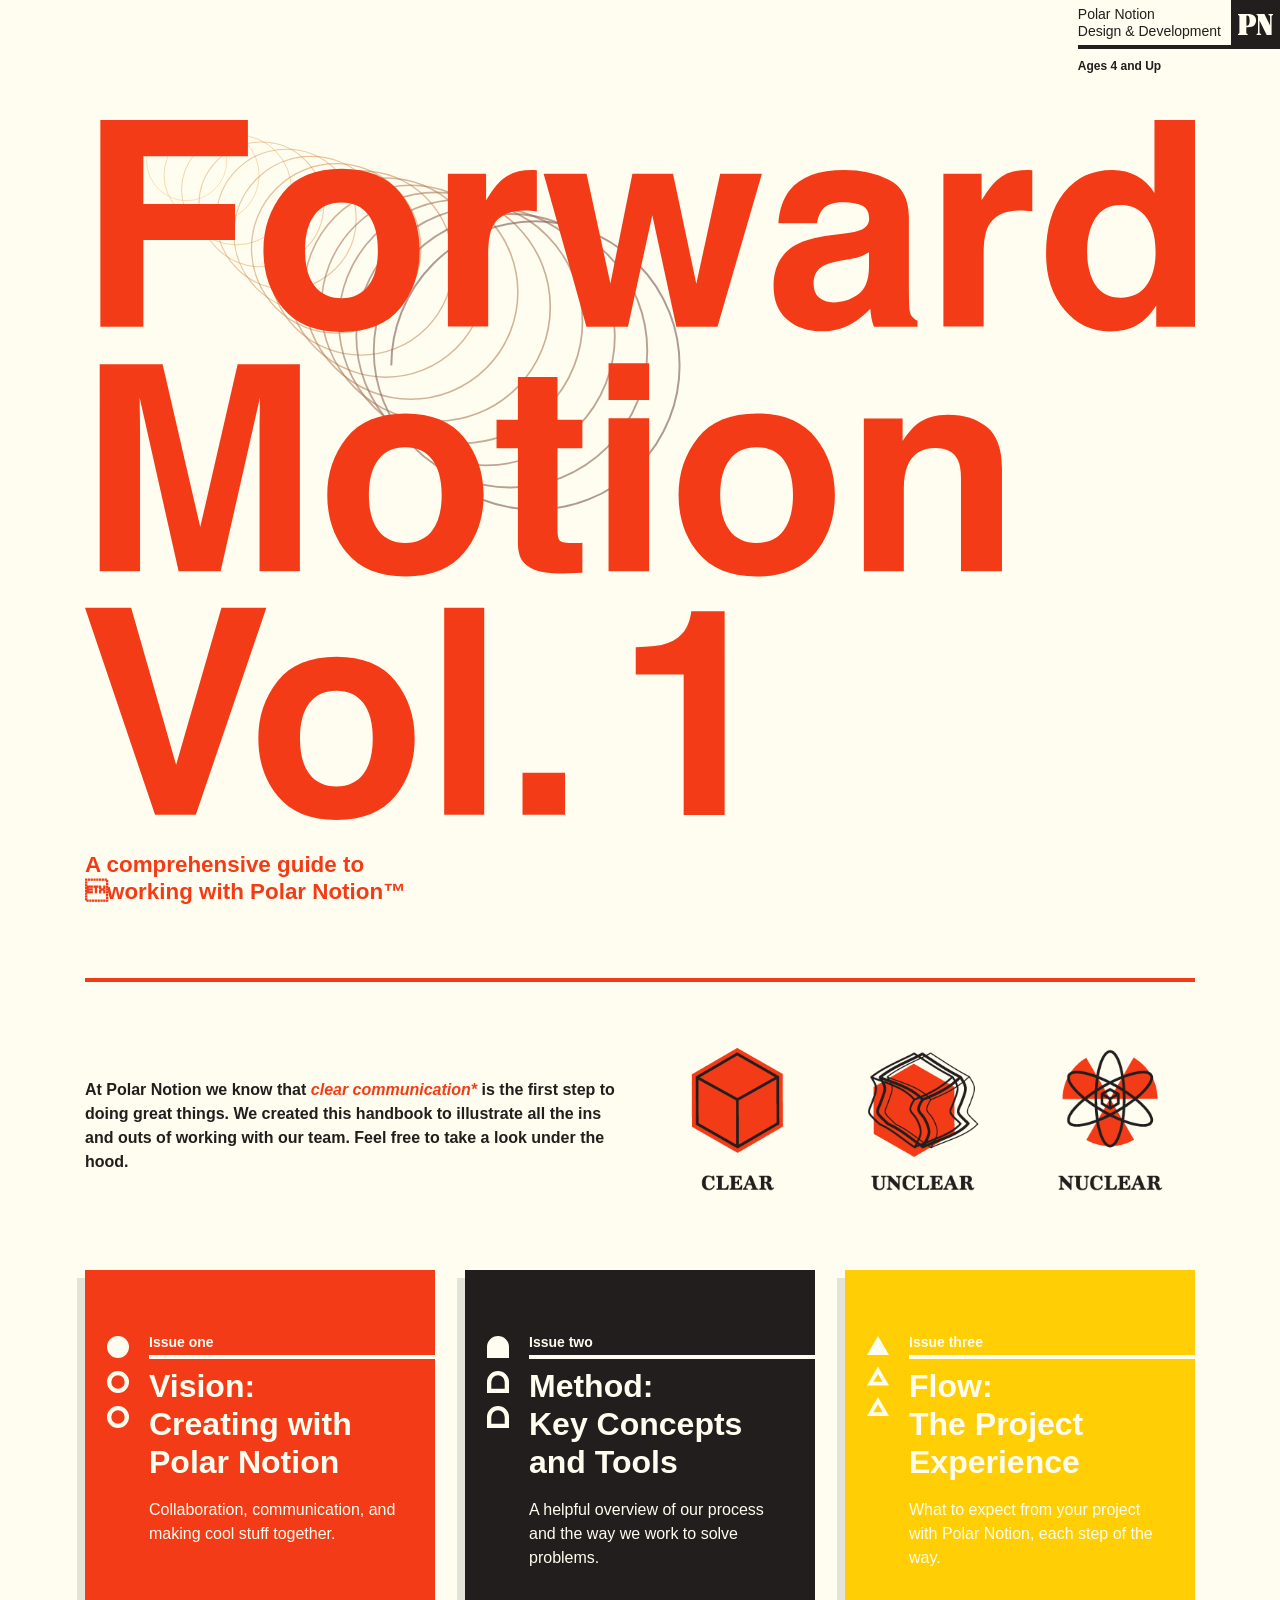
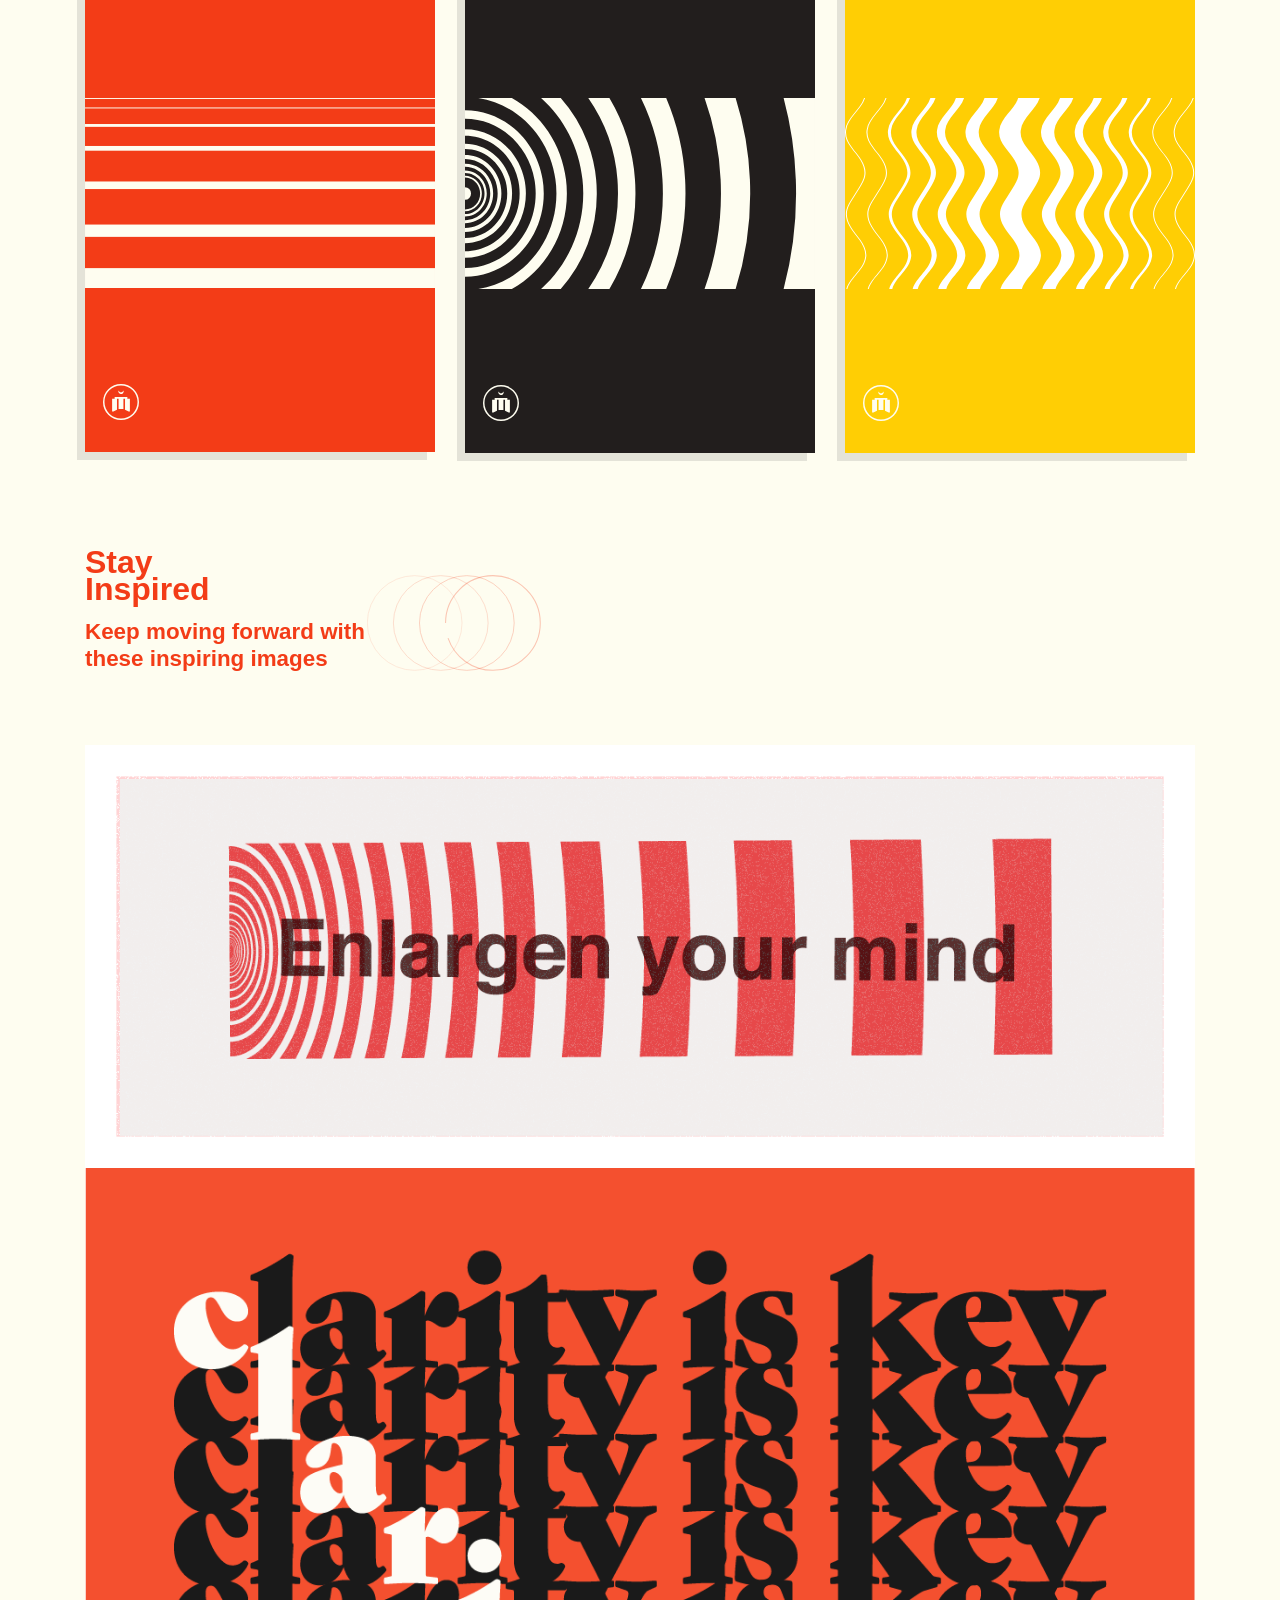
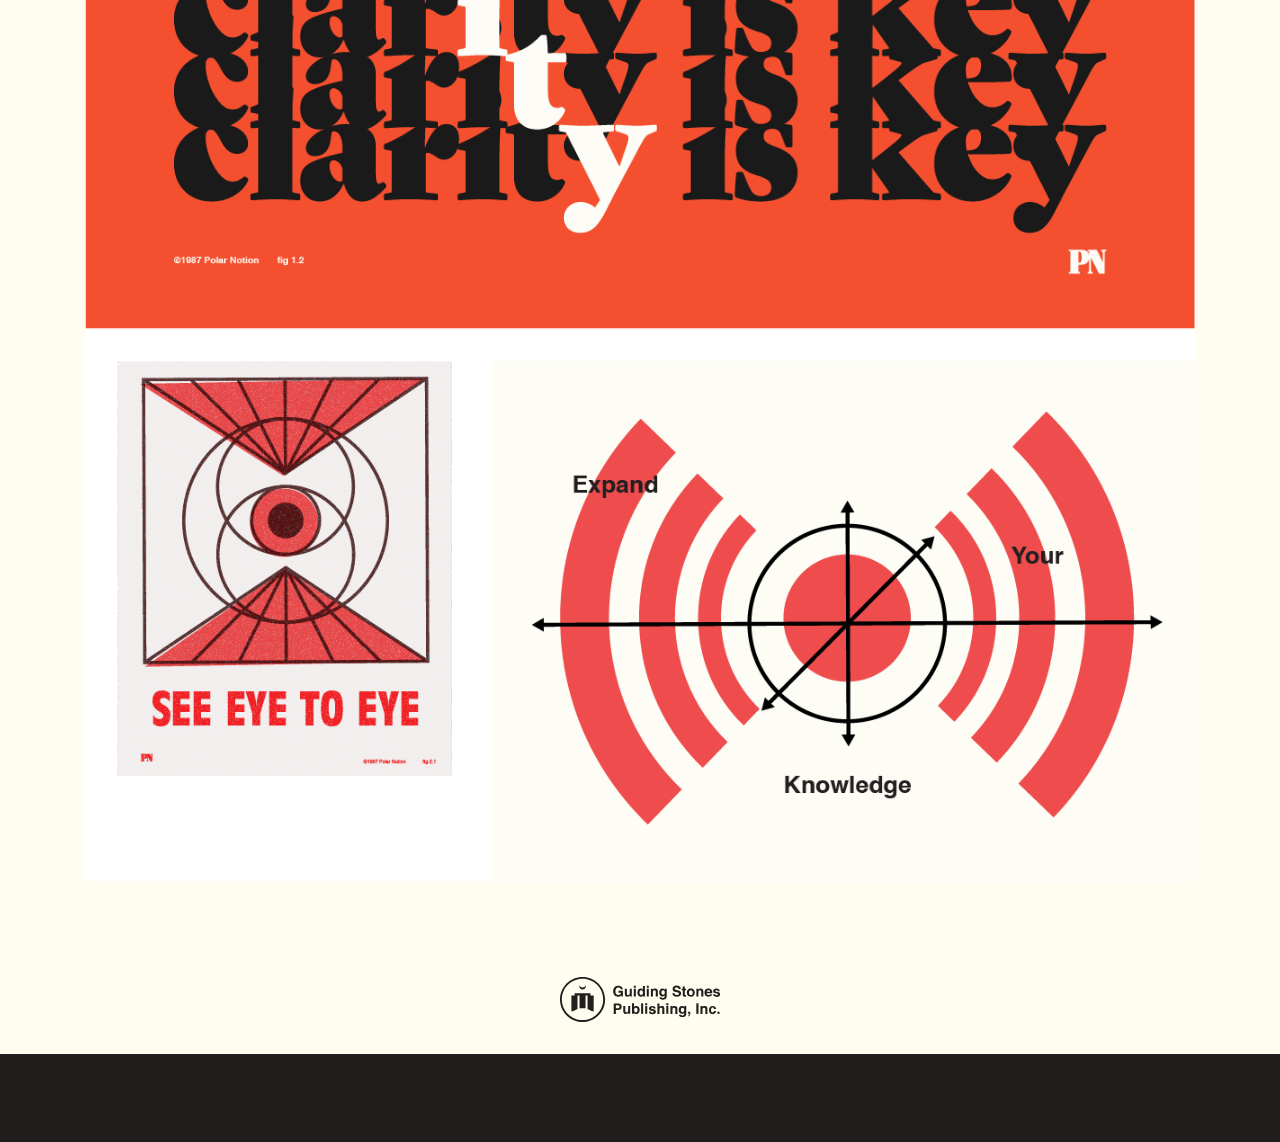
==== commit b73a6f98: "Rename the pillar files." ====
--- a/index.html
+++ b/index.html
@@ -91,13 +91,13 @@
   <!-- PILLERS -->
   <div class="row">
     <div class="col-lg-4">
-      <a href="pillar-1.html" class="piller issue-one">
+      <a href="vision.html" class="piller issue-one">
 
         <article class="piller-inner">
           <header>
             <h3>Issue one</h3>
             <h1>Vision:<br /> Creating with Polar Notion</h1>
-            <p>Collaboration, communication, and doing great work together.</p>
+            <p>Collaboration, communication, and making cool stuff together.</p>
           </header>
 
           <div class="piller-graphic">
@@ -112,13 +112,13 @@
       </a><!-- issue-one -->
     </div><!-- / col -->
     <div class="col-lg-4">
-      <a href="pillar-2.html" class="piller issue-two">
+      <a href="method.html" class="piller issue-two">
 
         <article class="piller-inner">
           <header>
             <h3>Issue two</h3>
             <h1>Method:<br />Key Concepts<br />and Tools</h1>
-            <p>A helpful overview of our process and the way we solve problems.</p>
+            <p>A helpful overview of our process and the way we work to solve problems.</p>
           </header>
 
           <div class="piller-graphic">
@@ -133,13 +133,13 @@
       </a><!-- issue-two -->
     </div><!--/ col -->
     <div class="col-lg-4">
-      <a href="pillar-3.html" class="piller issue-three">
+      <a href="flow.html" class="piller issue-three">
 
         <article class="piller-inner">
           <header>
             <h3>Issue three</h3>
             <h1>Flow:<br />The Project Experience</h1>
-            <p>What to expect from each step of your project with Polar Notion.</p>
+            <p>What to expect from your project with Polar Notion, each step of the way.</p>
           </header>
 
           <div class="piller-graphic">
--- a/assets/css/styles.min.css
+++ b/assets/css/styles.min.css
@@ -1 +1 @@
-.dark-text{color:#221e1d !important}.white-text{color:#fefdf0 !important}.red-text{color:#f33c17 !important}.yellow-text{color:#ffce04 !important}.bg-red{background-color:#f33c17 !important}.bg-dark{background-color:#221e1d !important}.bg-yellow{background-color:#ffce04 !important}.btn{font-size:.8rem;font-weight:900}.btn-dark{background-color:#221e1d;border-color:#221e1d}*{-webkit-font-smoothing:antialiased;-moz-osx-font-smoothing:grayscale}body{background-color:#fefdf0;font-family:helvetica;color:#221e1d}img{width:100%;-webkit-user-select:none;-khtml-user-select:none;-moz-user-select:none;-o-user-select:none;user-select:none}svg{max-width:100%}hr{border-color:#f33c17;border-width:4px;margin:4rem 0}p{font-size:1.1rem;line-height:1.5;margin-bottom:2rem}h1{font-size:6rem;font-weight:900;line-height:.85;margin-bottom:1rem}h2{font-size:1.4rem;font-weight:900}.body-red .large-header{background:#f33c17}.body-red #content h1,.body-red #content h2,.body-red #content h3,.body-red #content h4{color:#f33c17}.body-dark .large-header{background:#221e1d}.body-dark #content h1,.body-dark #content h2,.body-dark #content h3,.body-dark #content h4{color:#221e1d}.body-yellow .large-header{background:#ffce04}.body-yellow #content h1,.body-yellow #content h2,.body-yellow #content h3,.body-yellow #content h4{color:#ffce04}.fade{opacity:1;transition:opacity .25s ease-in-out;-moz-transition:opacity .25s ease-in-out;-webkit-transition:opacity .25s ease-in-out}.fade:hover{opacity:0.5}#header-index{padding:120px 0 0}#header-index .branding{font-size:12px;position:absolute;top:0;right:0;z-index:9999}#header-index .branding .title p{font-size:14px;line-height:1.2;padding:0 10px 0 0;margin:0 0 .5rem 0}#header-index .branding .logo .st0{fill:#221e1d}#header-index .branding .logo .st1{fill:#fefdf0}#header-index .branding .age-group{border-top:4px solid #221e1d;margin-top:-9px;padding:.5rem 0}#header-index .headline{margin-bottom:2rem;background:url(../images/svg/tunnel_animated_loop.svg);background-position:center center;background-repeat:no-repeat;background-size:contain}#header-index h2{color:#f33c17}.large-header{color:#fefdf0;margin-top:50px}.large-header .navbar-text{font-weight:900}.large-header .nav-item{margin-left:.8rem}.large-header .page-title{padding:10rem 0 12rem}.intro-text{margin-bottom:4rem}.intro-text p{padding:2rem 0;margin-bottom:0;font-weight:900}.intro-text img{padding:0 2rem}a.piller{display:block;color:#fefdf0 !important;max-width:380px;border-width:0px;border-style:solid;margin:0 auto 6rem;padding-bottom:2rem;-webkit-box-shadow:-8px 8px 0px 0px rgba(0,0,0,0.1);-moz-box-shadow:-8px 8px 0px 0px rgba(0,0,0,0.1);box-shadow:-8px 8px 0px 0px rgba(0,0,0,0.1);transition:all 0.5s ease-out}a.piller:hover{text-decoration:none;transform:translate3d(2px, -10px, 0);box-shadow:-12px 18px 6px 0px rgba(0,0,0,0.2)}a.piller header{padding:4rem 0 0 4rem;position:relative;min-height:300px}a.piller header:before{content:"";position:absolute;left:22px;top:66px;z-index:100;display:block;width:22px;height:110px;background-repeat:no-repeat;background-position:top center}a.piller header h1{font-size:32px;line-height:1.2;font-weight:900;margin-bottom:1rem;padding-right:2rem}a.piller header h3{font-size:14px;font-weight:900;padding-bottom:4px;border-bottom:4px solid #fefdf0}a.piller header p{font-size:1rem;padding-right:2rem}a.piller.issue-one{border-color:#f33c17;background-color:#f33c17}a.piller.issue-one header:before{background-image:url(../images/svg/piller-1-icn.svg)}a.piller.issue-two{border-color:#221e1d;background-color:#221e1d}a.piller.issue-two header:before{background-image:url(../images/svg/piller-2-icn.svg)}a.piller.issue-three{border-color:#ffce04;background-color:#ffce04}a.piller.issue-three header:before{background-image:url(../images/svg/piller-3-icn.svg)}a.piller .piller-graphic{margin:8rem 0 6rem}a.piller .piller-footer{padding-left:18px}a.piller .piller-footer img{width:36px;height:36px}.inspiration-header{background:url(../images/svg/baller_animated.svg) right bottom no-repeat;background-size:auto 100px}.inspiration{margin:4rem 0}#content{padding:4rem 0}#content h1{font-size:2rem;line-height:1.2}#content li{font-size:1.1rem;line-height:1.5}#content hr{border-color:rgba(0,0,0,0.1)}#content .callout{font-size:3rem;font-weight:100;text-align:center}#content section{margin:8rem auto;max-width:720px}#content section.fullwidth{max-width:100%}#content section.fullwidth .callout{text-align:center}#content section .section{font-size:1rem;color:#888;text-transform:uppercase}#content section .callout{text-align:left}#footer{margin-top:6rem;text-align:center}#footer img{width:160px}#footer .sub-footer{background:#221e1d;padding:2rem 0;margin-top:2rem}#footer .sub-footer a{color:#221e1d;font-weight:900;text-decoration:none}#footer .sub-footer a:hover{color:#060606}@media (min-width: 320px) and (max-width: 768px){hr{margin:2rem 0 1rem}h1{font-size:4rem}h2{font-size:1.5rem}.inspiration-header{padding-bottom:80px;background-size:contain}.inspiration-header h1{margin-bottom:1rem}}@-webkit-keyframes grain{0%,100%{-moz-transform:translate(0, 0);-ms-transform:translate(0, 0);-webkit-transform:translate(0, 0);transform:translate(0, 0)}10%{-moz-transform:translate(-5%, -10%);-ms-transform:translate(-5%, -10%);-webkit-transform:translate(-5%, -10%);transform:translate(-5%, -10%)}20%{-moz-transform:translate(-15%, 5%);-ms-transform:translate(-15%, 5%);-webkit-transform:translate(-15%, 5%);transform:translate(-15%, 5%)}30%{-moz-transform:translate(7%, -25%);-ms-transform:translate(7%, -25%);-webkit-transform:translate(7%, -25%);transform:translate(7%, -25%)}40%{-moz-transform:translate(-5%, 25%);-ms-transform:translate(-5%, 25%);-webkit-transform:translate(-5%, 25%);transform:translate(-5%, 25%)}50%{-moz-transform:translate(-15%, 10%);-ms-transform:translate(-15%, 10%);-webkit-transform:translate(-15%, 10%);transform:translate(-15%, 10%)}60%{-moz-transform:translate(15%, 0%);-ms-transform:translate(15%, 0%);-webkit-transform:translate(15%, 0%);transform:translate(15%, 0%)}70%{-moz-transform:translate(0%, 15%);-ms-transform:translate(0%, 15%);-webkit-transform:translate(0%, 15%);transform:translate(0%, 15%)}80%{-moz-transform:translate(3%, 35%);-ms-transform:translate(3%, 35%);-webkit-transform:translate(3%, 35%);transform:translate(3%, 35%)}90%{-moz-transform:translate(-10%, 10%);-ms-transform:translate(-10%, 10%);-webkit-transform:translate(-10%, 10%);transform:translate(-10%, 10%)}}@-moz-keyframes grain{0%,100%{-moz-transform:translate(0, 0);-ms-transform:translate(0, 0);-webkit-transform:translate(0, 0);transform:translate(0, 0)}10%{-moz-transform:translate(-5%, -10%);-ms-transform:translate(-5%, -10%);-webkit-transform:translate(-5%, -10%);transform:translate(-5%, -10%)}20%{-moz-transform:translate(-15%, 5%);-ms-transform:translate(-15%, 5%);-webkit-transform:translate(-15%, 5%);transform:translate(-15%, 5%)}30%{-moz-transform:translate(7%, -25%);-ms-transform:translate(7%, -25%);-webkit-transform:translate(7%, -25%);transform:translate(7%, -25%)}40%{-moz-transform:translate(-5%, 25%);-ms-transform:translate(-5%, 25%);-webkit-transform:translate(-5%, 25%);transform:translate(-5%, 25%)}50%{-moz-transform:translate(-15%, 10%);-ms-transform:translate(-15%, 10%);-webkit-transform:translate(-15%, 10%);transform:translate(-15%, 10%)}60%{-moz-transform:translate(15%, 0%);-ms-transform:translate(15%, 0%);-webkit-transform:translate(15%, 0%);transform:translate(15%, 0%)}70%{-moz-transform:translate(0%, 15%);-ms-transform:translate(0%, 15%);-webkit-transform:translate(0%, 15%);transform:translate(0%, 15%)}80%{-moz-transform:translate(3%, 35%);-ms-transform:translate(3%, 35%);-webkit-transform:translate(3%, 35%);transform:translate(3%, 35%)}90%{-moz-transform:translate(-10%, 10%);-ms-transform:translate(-10%, 10%);-webkit-transform:translate(-10%, 10%);transform:translate(-10%, 10%)}}@-ms-keyframes grain{0%,100%{-moz-transform:translate(0, 0);-ms-transform:translate(0, 0);-webkit-transform:translate(0, 0);transform:translate(0, 0)}10%{-moz-transform:translate(-5%, -10%);-ms-transform:translate(-5%, -10%);-webkit-transform:translate(-5%, -10%);transform:translate(-5%, -10%)}20%{-moz-transform:translate(-15%, 5%);-ms-transform:translate(-15%, 5%);-webkit-transform:translate(-15%, 5%);transform:translate(-15%, 5%)}30%{-moz-transform:translate(7%, -25%);-ms-transform:translate(7%, -25%);-webkit-transform:translate(7%, -25%);transform:translate(7%, -25%)}40%{-moz-transform:translate(-5%, 25%);-ms-transform:translate(-5%, 25%);-webkit-transform:translate(-5%, 25%);transform:translate(-5%, 25%)}50%{-moz-transform:translate(-15%, 10%);-ms-transform:translate(-15%, 10%);-webkit-transform:translate(-15%, 10%);transform:translate(-15%, 10%)}60%{-moz-transform:translate(15%, 0%);-ms-transform:translate(15%, 0%);-webkit-transform:translate(15%, 0%);transform:translate(15%, 0%)}70%{-moz-transform:translate(0%, 15%);-ms-transform:translate(0%, 15%);-webkit-transform:translate(0%, 15%);transform:translate(0%, 15%)}80%{-moz-transform:translate(3%, 35%);-ms-transform:translate(3%, 35%);-webkit-transform:translate(3%, 35%);transform:translate(3%, 35%)}90%{-moz-transform:translate(-10%, 10%);-ms-transform:translate(-10%, 10%);-webkit-transform:translate(-10%, 10%);transform:translate(-10%, 10%)}}@keyframes grain{0%,100%{-moz-transform:translate(0, 0);-ms-transform:translate(0, 0);-webkit-transform:translate(0, 0);transform:translate(0, 0)}10%{-moz-transform:translate(-5%, -10%);-ms-transform:translate(-5%, -10%);-webkit-transform:translate(-5%, -10%);transform:translate(-5%, -10%)}20%{-moz-transform:translate(-15%, 5%);-ms-transform:translate(-15%, 5%);-webkit-transform:translate(-15%, 5%);transform:translate(-15%, 5%)}30%{-moz-transform:translate(7%, -25%);-ms-transform:translate(7%, -25%);-webkit-transform:translate(7%, -25%);transform:translate(7%, -25%)}40%{-moz-transform:translate(-5%, 25%);-ms-transform:translate(-5%, 25%);-webkit-transform:translate(-5%, 25%);transform:translate(-5%, 25%)}50%{-moz-transform:translate(-15%, 10%);-ms-transform:translate(-15%, 10%);-webkit-transform:translate(-15%, 10%);transform:translate(-15%, 10%)}60%{-moz-transform:translate(15%, 0%);-ms-transform:translate(15%, 0%);-webkit-transform:translate(15%, 0%);transform:translate(15%, 0%)}70%{-moz-transform:translate(0%, 15%);-ms-transform:translate(0%, 15%);-webkit-transform:translate(0%, 15%);transform:translate(0%, 15%)}80%{-moz-transform:translate(3%, 35%);-ms-transform:translate(3%, 35%);-webkit-transform:translate(3%, 35%);transform:translate(3%, 35%)}90%{-moz-transform:translate(-10%, 10%);-ms-transform:translate(-10%, 10%);-webkit-transform:translate(-10%, 10%);transform:translate(-10%, 10%)}}.static{position:relative;overflow:hidden}.static>*{z-index:2}.static:after{-webkit-animation:grain 5s steps(10) infinite;-moz-animation:grain 5s steps(10) infinite;-ms-animation:grain 5s steps(10) infinite;animation:grain 5s steps(10) infinite;background:url("[data-uri]");content:"";display:block;height:300%;left:-100%;position:absolute;top:-100%;width:300%;z-index:1}
+.dark-text{color:#221e1d !important}.white-text{color:#fefdf0 !important}.red-text{color:#f33c17 !important}.yellow-text{color:#ffce04 !important}.bg-red{background-color:#f33c17 !important}.bg-dark{background-color:#221e1d !important}.bg-yellow{background-color:#ffce04 !important}.btn{font-size:.8rem;font-weight:900}.btn-dark{background-color:#221e1d;border-color:#221e1d}*{-webkit-font-smoothing:antialiased;-moz-osx-font-smoothing:grayscale}body{background-color:#fefdf0;font-family:helvetica;color:#221e1d}img{width:100%;-webkit-user-select:none;-khtml-user-select:none;-moz-user-select:none;-o-user-select:none;user-select:none}svg{max-width:100%}hr{border-color:#f33c17;border-width:4px;margin:4rem 0}p{font-size:16px;line-height:1.5;margin-bottom:2rem}h1{font-size:32px;font-weight:900;line-height:.85;margin-bottom:1rem}h2{font-size:1.4rem;font-weight:900}.underlined{border-bottom:2px solid}.underlined a{text-decoration:none}.accordian-section h2{margin-bottom:1.5rem}.accordian-section h2 a{text-decoration:none}.accordian-section h2 a:after{content:"learn more";color:#999;font-size:10px;display:inline-block;margin-left:0;opacity:0;transition:all .25s ease-in-out;-moz-transition:all .25s ease-in-out;-webkit-transition:all .25s ease-in-out}.accordian-section h2 a:hover:after{opacity:1;margin-left:10px}.accordian-section>div>div{border-top:2px solid #ffce04;padding:2rem 0}.collapse.in{display:block}.body-red .large-header{background:#f33c17}.body-red .chapter-nav a{color:#f33c17}.body-red #content h1,.body-red #content h2,.body-red #content h3,.body-red #content h4,.body-red #content a{color:#f33c17}.body-dark .large-header{background:#221e1d}.body-dark .chapter-nav a{color:#221e1d}.body-dark #content h1,.body-dark #content h2,.body-dark #content h3,.body-dark #content h4,.body-dark #content a{color:#221e1d}.body-yellow .large-header{background:#ffce04}.body-yellow .chapter-nav a{color:#ffce04}.body-yellow #content h1,.body-yellow #content h2,.body-yellow #content h3,.body-yellow #content h4,.body-yellow #content a{color:#ffce04}.fade{opacity:1;transition:opacity .25s ease-in-out;-moz-transition:opacity .25s ease-in-out;-webkit-transition:opacity .25s ease-in-out}.fade:hover{opacity:0.5}#header-index{padding:120px 0 0}#header-index .branding{font-size:12px;position:absolute;top:0;right:0;z-index:9999}#header-index .branding .title p{font-size:14px;line-height:1.2;padding:0 10px 0 0;margin:0 0 .5rem 0}#header-index .branding .logo .st0{fill:#221e1d}#header-index .branding .logo .st1{fill:#fefdf0}#header-index .branding .age-group{border-top:4px solid #221e1d;margin-top:-9px;padding:.5rem 0}#header-index .headline{margin-bottom:2rem;background:url(../images/svg/tunnel_animated_loop.svg);background-position:center center;background-repeat:no-repeat;background-size:contain}#header-index h2{color:#f33c17}.large-header{color:#fefdf0;height:100vh}.large-header .navbar .chapter-title{font-weight:900;opacity:0;transition:all .25s ease-in-out;-moz-transition:all .25s ease-in-out;-webkit-transition:all .25s ease-in-out}.large-header .navbar.fade-in .chapter-title{opacity:1}.large-header .navbar-text{font-weight:900}.large-header .nav-item{margin-left:.8rem}.large-header .page-title{padding:10rem 0 12rem}.chapter-nav{width:100%;position:fixed;bottom:120px;z-index:5}.chapter-nav>div{width:140px;padding:0 1rem;opacity:0;transition:all .25s ease-in-out;-moz-transition:all .25s ease-in-out;-webkit-transition:all .25s ease-in-out}.chapter-nav>div.left-nav{float:left;margin-left:-25%}.chapter-nav>div.right-nav{float:right;text-align:right;margin-right:-25%}.chapter-nav.stickemup>div{opacity:1}.chapter-nav.stickemup .left-nav{margin-left:0}.chapter-nav.stickemup .right-nav{margin-right:0}.chapter-nav a{font-weight:900;display:block;font-size:14px}.chapter-nav a em{font-weight:100}.chapter-nav a:hover{text-decoration:none}.intro-text{margin-bottom:4rem}.intro-text p{padding:2rem 0;margin-bottom:0;font-weight:900}.intro-text img{padding:0 2rem}a.piller{display:block;color:#fefdf0 !important;max-width:380px;border-width:0px;border-style:solid;margin:0 auto 6rem;padding-bottom:2rem;-webkit-box-shadow:-8px 8px 0px 0px rgba(0,0,0,0.1);-moz-box-shadow:-8px 8px 0px 0px rgba(0,0,0,0.1);box-shadow:-8px 8px 0px 0px rgba(0,0,0,0.1);transition:all 0.5s ease-out}a.piller:hover{text-decoration:none;transform:translate3d(2px, -10px, 0);box-shadow:-12px 18px 6px 0px rgba(0,0,0,0.2)}a.piller header{padding:4rem 0 0 4rem;position:relative;min-height:300px}a.piller header:before{content:"";position:absolute;left:22px;top:66px;z-index:100;display:block;width:22px;height:110px;background-repeat:no-repeat;background-position:top center}a.piller header h1{font-size:32px;line-height:1.2;font-weight:900;margin-bottom:1rem;padding-right:2rem}a.piller header h3{font-size:14px;font-weight:900;padding-bottom:4px;border-bottom:4px solid #fefdf0}a.piller header p{font-size:1rem;padding-right:2rem}a.piller.issue-one{border-color:#f33c17;background-color:#f33c17}a.piller.issue-one header:before{background-image:url(../images/svg/piller-1-icn.svg)}a.piller.issue-two{border-color:#221e1d;background-color:#221e1d}a.piller.issue-two header:before{background-image:url(../images/svg/piller-2-icn.svg)}a.piller.issue-three{border-color:#ffce04;background-color:#ffce04}a.piller.issue-three header:before{background-image:url(../images/svg/piller-3-icn.svg)}a.piller .piller-graphic{margin:8rem 0 6rem}a.piller .piller-footer{padding-left:18px}a.piller .piller-footer img{width:36px;height:36px}.inspiration-header{background:url(../images/svg/baller_animated.svg) right bottom no-repeat;background-size:auto 100px}.inspiration{margin:4rem 0}#content{padding:4rem 0}#content h1{font-size:2rem;line-height:1.2}#content li{font-size:1.1rem;line-height:1.5}#content hr{border-color:rgba(0,0,0,0.1)}#content .callout{font-size:3rem;font-weight:100;text-align:center}#content section{margin:8rem auto;max-width:720px}#content section.fullwidth{max-width:100%}#content section.fullwidth .callout{text-align:center}#content section .section{font-size:1rem;color:#888;text-transform:uppercase}#content section img.intro-image{margin-bottom:2rem}#content section .callout{text-align:left}#content .img-figure{display:block;max-width:500px;margin:0 auto}#footer{margin-top:6rem;text-align:center}#footer img{width:160px}#footer .sub-footer{background:#221e1d;padding:2rem 0;margin-top:2rem}#footer .sub-footer a{color:#221e1d;font-weight:900;text-decoration:none}#footer .sub-footer a:hover{color:#060606}@media (min-width: 320px) and (max-width: 768px){hr{margin:2rem 0 1rem}h1{font-size:4rem}h2{font-size:1.5rem}.navbar-nav{flex-direction:row}.chapter-nav{bottom:47%}.chapter-nav a{font-size:16px}.inspiration-header{padding-bottom:80px;background-size:contain}.inspiration-header h1{margin-bottom:1rem}}@-webkit-keyframes grain{0%,100%{-moz-transform:translate(0, 0);-ms-transform:translate(0, 0);-webkit-transform:translate(0, 0);transform:translate(0, 0)}10%{-moz-transform:translate(-5%, -10%);-ms-transform:translate(-5%, -10%);-webkit-transform:translate(-5%, -10%);transform:translate(-5%, -10%)}20%{-moz-transform:translate(-15%, 5%);-ms-transform:translate(-15%, 5%);-webkit-transform:translate(-15%, 5%);transform:translate(-15%, 5%)}30%{-moz-transform:translate(7%, -25%);-ms-transform:translate(7%, -25%);-webkit-transform:translate(7%, -25%);transform:translate(7%, -25%)}40%{-moz-transform:translate(-5%, 25%);-ms-transform:translate(-5%, 25%);-webkit-transform:translate(-5%, 25%);transform:translate(-5%, 25%)}50%{-moz-transform:translate(-15%, 10%);-ms-transform:translate(-15%, 10%);-webkit-transform:translate(-15%, 10%);transform:translate(-15%, 10%)}60%{-moz-transform:translate(15%, 0%);-ms-transform:translate(15%, 0%);-webkit-transform:translate(15%, 0%);transform:translate(15%, 0%)}70%{-moz-transform:translate(0%, 15%);-ms-transform:translate(0%, 15%);-webkit-transform:translate(0%, 15%);transform:translate(0%, 15%)}80%{-moz-transform:translate(3%, 35%);-ms-transform:translate(3%, 35%);-webkit-transform:translate(3%, 35%);transform:translate(3%, 35%)}90%{-moz-transform:translate(-10%, 10%);-ms-transform:translate(-10%, 10%);-webkit-transform:translate(-10%, 10%);transform:translate(-10%, 10%)}}@-moz-keyframes grain{0%,100%{-moz-transform:translate(0, 0);-ms-transform:translate(0, 0);-webkit-transform:translate(0, 0);transform:translate(0, 0)}10%{-moz-transform:translate(-5%, -10%);-ms-transform:translate(-5%, -10%);-webkit-transform:translate(-5%, -10%);transform:translate(-5%, -10%)}20%{-moz-transform:translate(-15%, 5%);-ms-transform:translate(-15%, 5%);-webkit-transform:translate(-15%, 5%);transform:translate(-15%, 5%)}30%{-moz-transform:translate(7%, -25%);-ms-transform:translate(7%, -25%);-webkit-transform:translate(7%, -25%);transform:translate(7%, -25%)}40%{-moz-transform:translate(-5%, 25%);-ms-transform:translate(-5%, 25%);-webkit-transform:translate(-5%, 25%);transform:translate(-5%, 25%)}50%{-moz-transform:translate(-15%, 10%);-ms-transform:translate(-15%, 10%);-webkit-transform:translate(-15%, 10%);transform:translate(-15%, 10%)}60%{-moz-transform:translate(15%, 0%);-ms-transform:translate(15%, 0%);-webkit-transform:translate(15%, 0%);transform:translate(15%, 0%)}70%{-moz-transform:translate(0%, 15%);-ms-transform:translate(0%, 15%);-webkit-transform:translate(0%, 15%);transform:translate(0%, 15%)}80%{-moz-transform:translate(3%, 35%);-ms-transform:translate(3%, 35%);-webkit-transform:translate(3%, 35%);transform:translate(3%, 35%)}90%{-moz-transform:translate(-10%, 10%);-ms-transform:translate(-10%, 10%);-webkit-transform:translate(-10%, 10%);transform:translate(-10%, 10%)}}@-ms-keyframes grain{0%,100%{-moz-transform:translate(0, 0);-ms-transform:translate(0, 0);-webkit-transform:translate(0, 0);transform:translate(0, 0)}10%{-moz-transform:translate(-5%, -10%);-ms-transform:translate(-5%, -10%);-webkit-transform:translate(-5%, -10%);transform:translate(-5%, -10%)}20%{-moz-transform:translate(-15%, 5%);-ms-transform:translate(-15%, 5%);-webkit-transform:translate(-15%, 5%);transform:translate(-15%, 5%)}30%{-moz-transform:translate(7%, -25%);-ms-transform:translate(7%, -25%);-webkit-transform:translate(7%, -25%);transform:translate(7%, -25%)}40%{-moz-transform:translate(-5%, 25%);-ms-transform:translate(-5%, 25%);-webkit-transform:translate(-5%, 25%);transform:translate(-5%, 25%)}50%{-moz-transform:translate(-15%, 10%);-ms-transform:translate(-15%, 10%);-webkit-transform:translate(-15%, 10%);transform:translate(-15%, 10%)}60%{-moz-transform:translate(15%, 0%);-ms-transform:translate(15%, 0%);-webkit-transform:translate(15%, 0%);transform:translate(15%, 0%)}70%{-moz-transform:translate(0%, 15%);-ms-transform:translate(0%, 15%);-webkit-transform:translate(0%, 15%);transform:translate(0%, 15%)}80%{-moz-transform:translate(3%, 35%);-ms-transform:translate(3%, 35%);-webkit-transform:translate(3%, 35%);transform:translate(3%, 35%)}90%{-moz-transform:translate(-10%, 10%);-ms-transform:translate(-10%, 10%);-webkit-transform:translate(-10%, 10%);transform:translate(-10%, 10%)}}@keyframes grain{0%,100%{-moz-transform:translate(0, 0);-ms-transform:translate(0, 0);-webkit-transform:translate(0, 0);transform:translate(0, 0)}10%{-moz-transform:translate(-5%, -10%);-ms-transform:translate(-5%, -10%);-webkit-transform:translate(-5%, -10%);transform:translate(-5%, -10%)}20%{-moz-transform:translate(-15%, 5%);-ms-transform:translate(-15%, 5%);-webkit-transform:translate(-15%, 5%);transform:translate(-15%, 5%)}30%{-moz-transform:translate(7%, -25%);-ms-transform:translate(7%, -25%);-webkit-transform:translate(7%, -25%);transform:translate(7%, -25%)}40%{-moz-transform:translate(-5%, 25%);-ms-transform:translate(-5%, 25%);-webkit-transform:translate(-5%, 25%);transform:translate(-5%, 25%)}50%{-moz-transform:translate(-15%, 10%);-ms-transform:translate(-15%, 10%);-webkit-transform:translate(-15%, 10%);transform:translate(-15%, 10%)}60%{-moz-transform:translate(15%, 0%);-ms-transform:translate(15%, 0%);-webkit-transform:translate(15%, 0%);transform:translate(15%, 0%)}70%{-moz-transform:translate(0%, 15%);-ms-transform:translate(0%, 15%);-webkit-transform:translate(0%, 15%);transform:translate(0%, 15%)}80%{-moz-transform:translate(3%, 35%);-ms-transform:translate(3%, 35%);-webkit-transform:translate(3%, 35%);transform:translate(3%, 35%)}90%{-moz-transform:translate(-10%, 10%);-ms-transform:translate(-10%, 10%);-webkit-transform:translate(-10%, 10%);transform:translate(-10%, 10%)}}.static{position:relative;overflow:hidden}.static>*{z-index:2}.static:after{-webkit-animation:grain 5s steps(10) infinite;-moz-animation:grain 5s steps(10) infinite;-ms-animation:grain 5s steps(10) infinite;animation:grain 5s steps(10) infinite;background:url("[data-uri]");content:"";display:block;height:300%;left:-100%;position:absolute;top:-100%;width:300%;z-index:1}
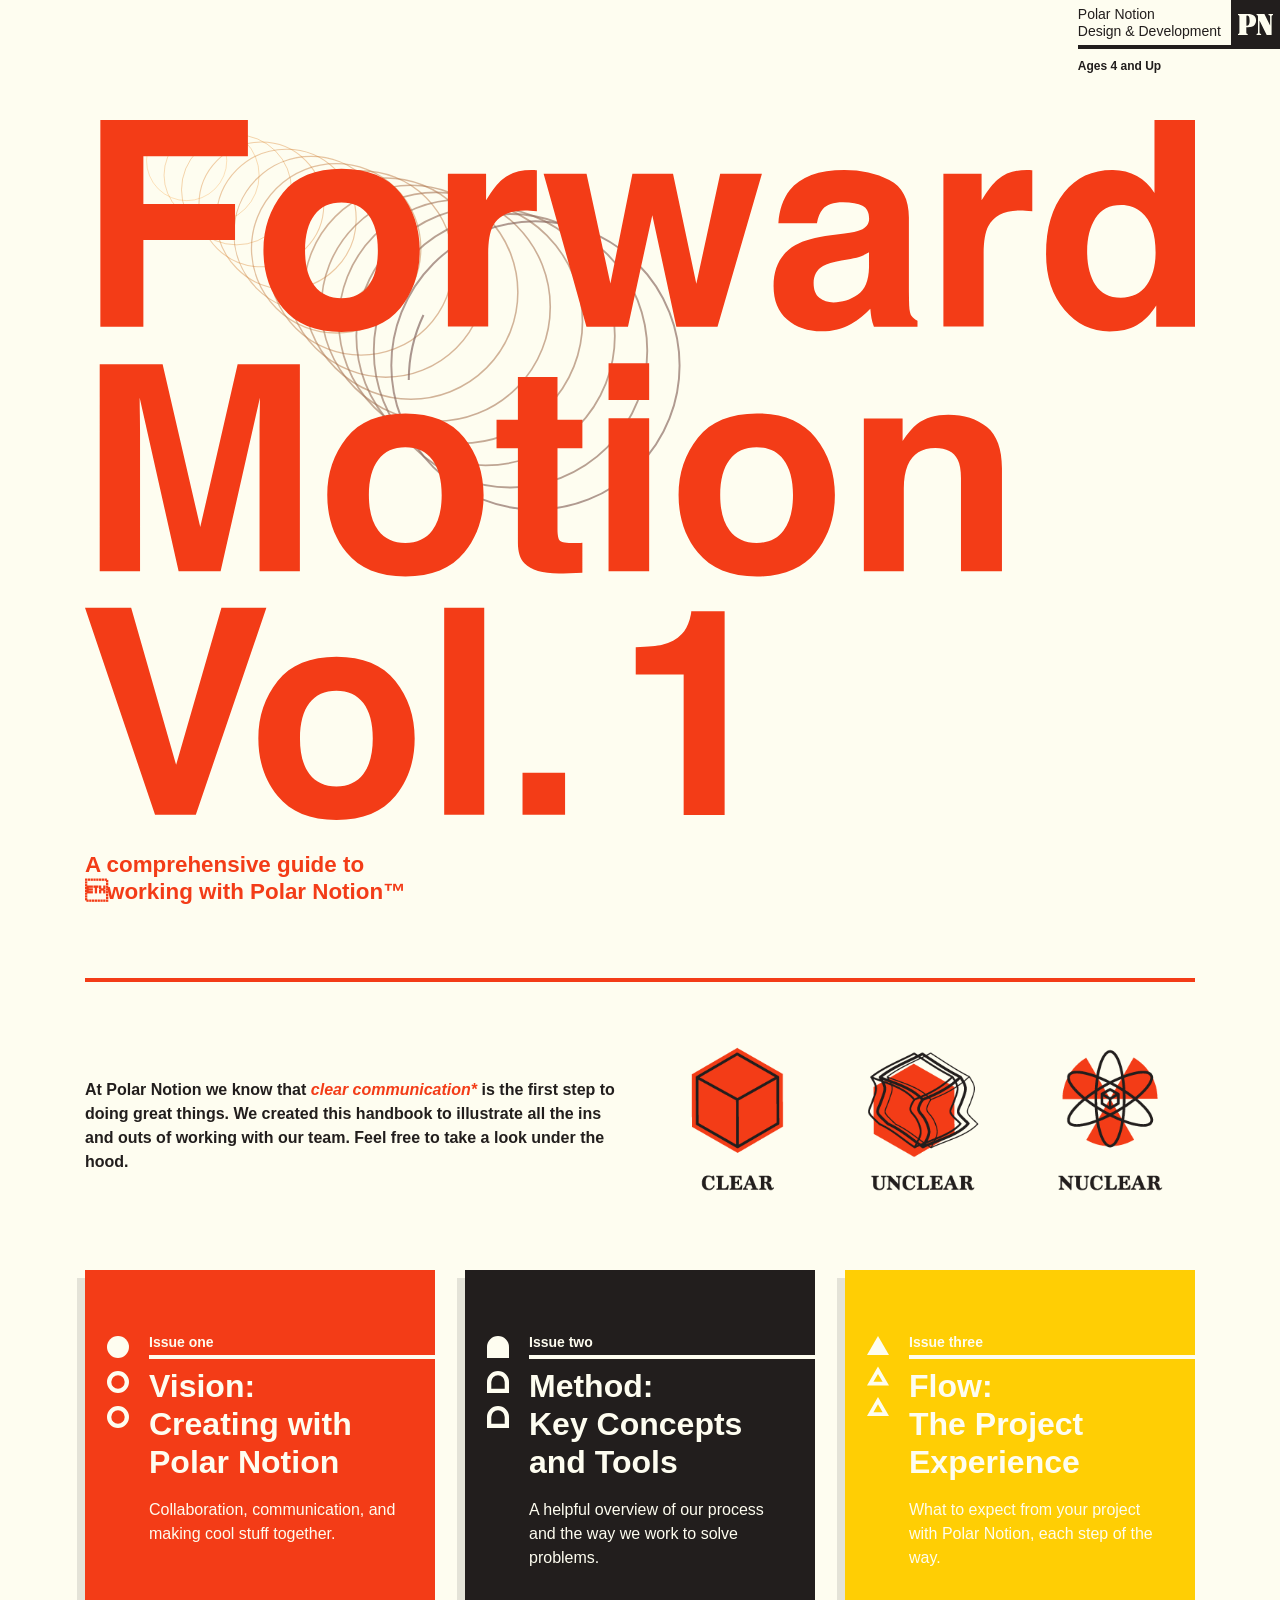
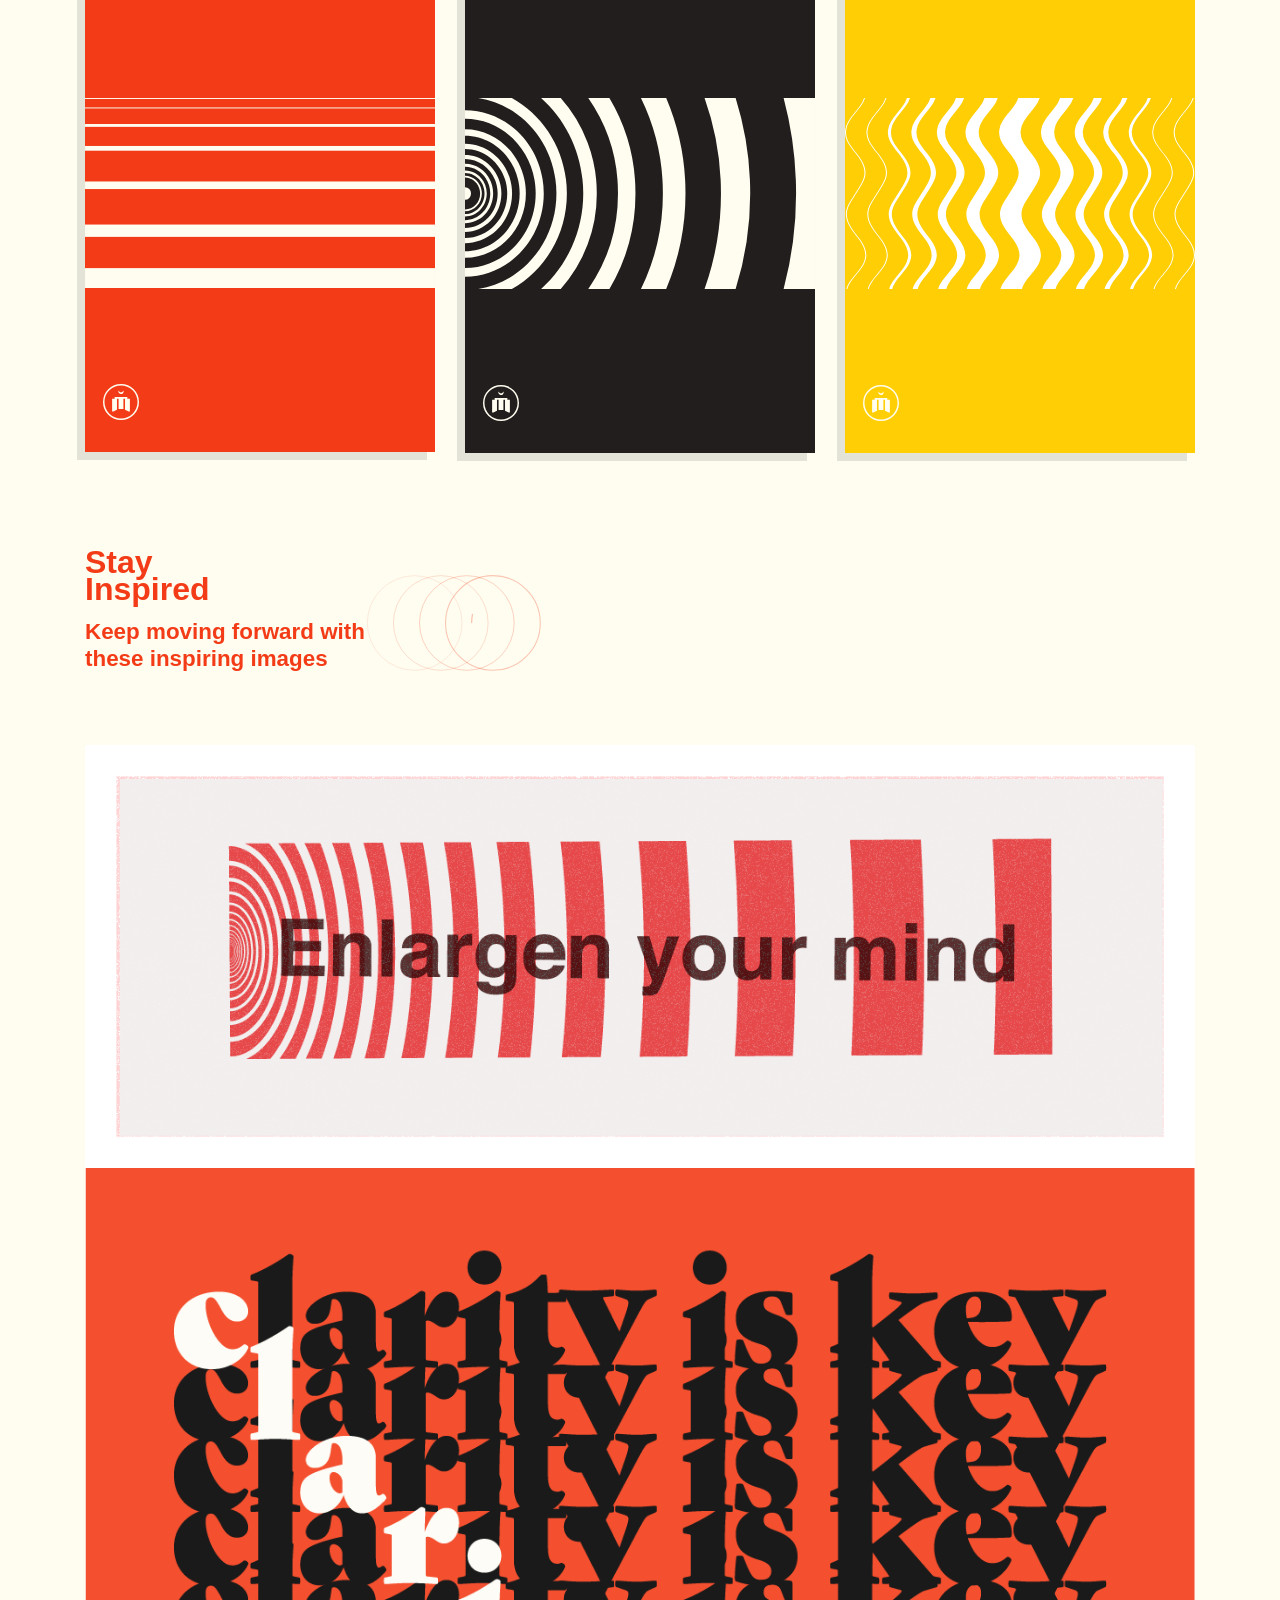
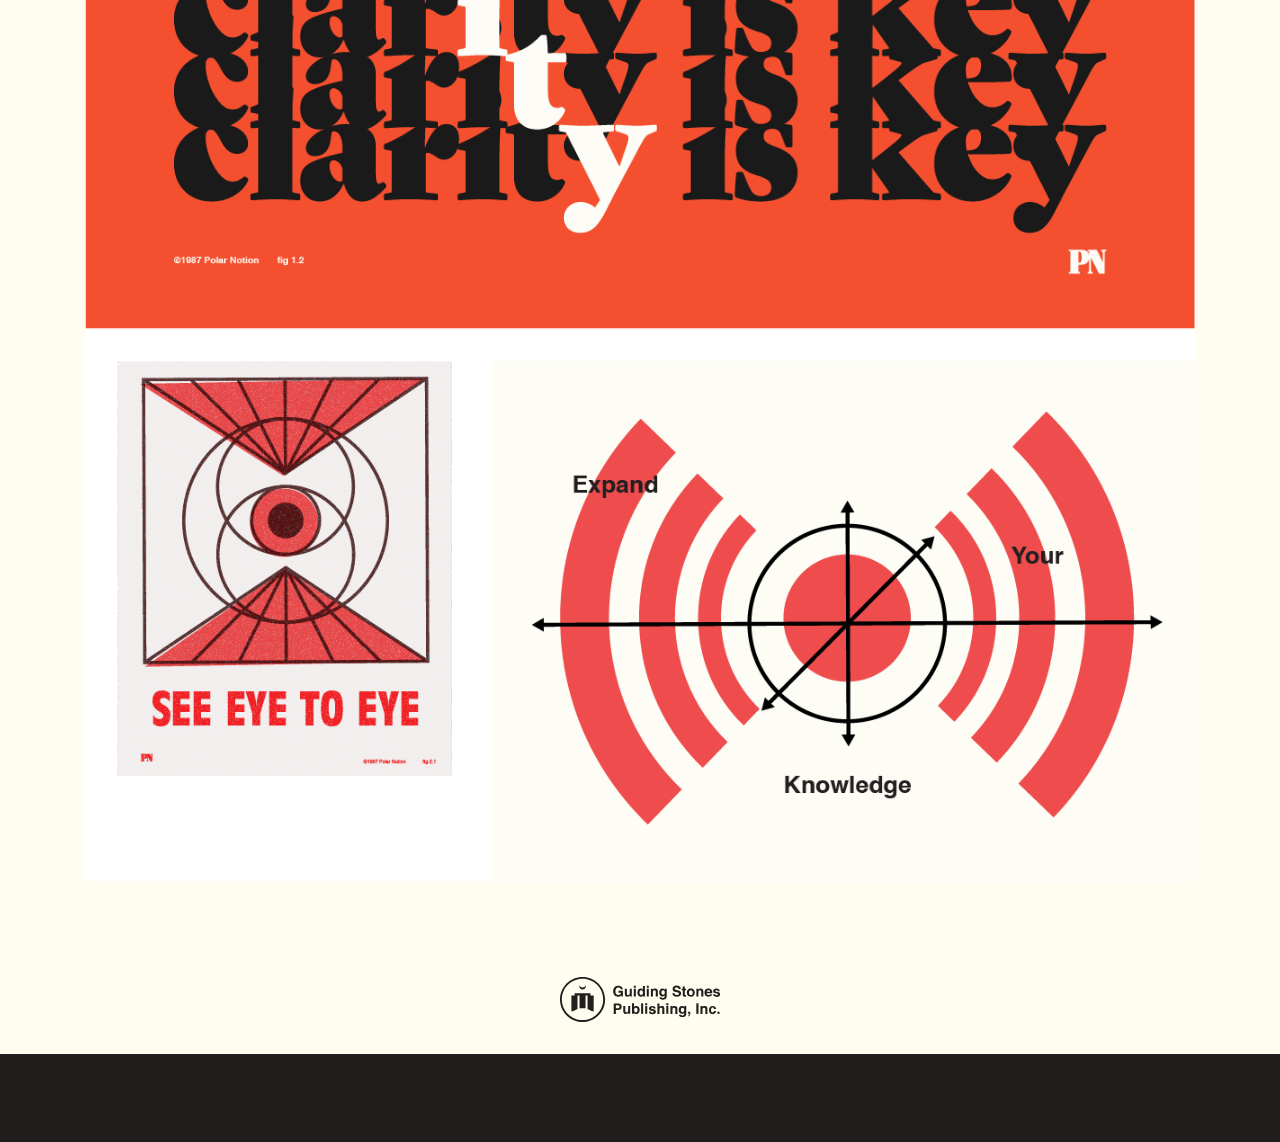
==== commit f6291852: "Add in some final tweaks." ====
--- a/index.html
+++ b/index.html
@@ -91,7 +91,7 @@
   <!-- PILLERS -->
   <div class="row">
     <div class="col-lg-4">
-      <a href="vision.html" class="piller issue-one">
+      <a href="vision" class="piller issue-one">
 
         <article class="piller-inner">
           <header>
@@ -112,7 +112,7 @@
       </a><!-- issue-one -->
     </div><!-- / col -->
     <div class="col-lg-4">
-      <a href="method.html" class="piller issue-two">
+      <a href="method" class="piller issue-two">
 
         <article class="piller-inner">
           <header>
@@ -133,7 +133,7 @@
       </a><!-- issue-two -->
     </div><!--/ col -->
     <div class="col-lg-4">
-      <a href="flow.html" class="piller issue-three">
+      <a href="flow" class="piller issue-three">
 
         <article class="piller-inner">
           <header>
--- a/assets/css/styles.min.css
+++ b/assets/css/styles.min.css
@@ -1 +1,731 @@
-.dark-text{color:#221e1d !important}.white-text{color:#fefdf0 !important}.red-text{color:#f33c17 !important}.yellow-text{color:#ffce04 !important}.bg-red{background-color:#f33c17 !important}.bg-dark{background-color:#221e1d !important}.bg-yellow{background-color:#ffce04 !important}.btn{font-size:.8rem;font-weight:900}.btn-dark{background-color:#221e1d;border-color:#221e1d}*{-webkit-font-smoothing:antialiased;-moz-osx-font-smoothing:grayscale}body{background-color:#fefdf0;font-family:helvetica;color:#221e1d}img{width:100%;-webkit-user-select:none;-khtml-user-select:none;-moz-user-select:none;-o-user-select:none;user-select:none}svg{max-width:100%}hr{border-color:#f33c17;border-width:4px;margin:4rem 0}p{font-size:16px;line-height:1.5;margin-bottom:2rem}h1{font-size:32px;font-weight:900;line-height:.85;margin-bottom:1rem}h2{font-size:1.4rem;font-weight:900}.underlined{border-bottom:2px solid}.underlined a{text-decoration:none}.accordian-section h2{margin-bottom:1.5rem}.accordian-section h2 a{text-decoration:none}.accordian-section h2 a:after{content:"learn more";color:#999;font-size:10px;display:inline-block;margin-left:0;opacity:0;transition:all .25s ease-in-out;-moz-transition:all .25s ease-in-out;-webkit-transition:all .25s ease-in-out}.accordian-section h2 a:hover:after{opacity:1;margin-left:10px}.accordian-section>div>div{border-top:2px solid #ffce04;padding:2rem 0}.collapse.in{display:block}.body-red .large-header{background:#f33c17}.body-red .chapter-nav a{color:#f33c17}.body-red #content h1,.body-red #content h2,.body-red #content h3,.body-red #content h4,.body-red #content a{color:#f33c17}.body-dark .large-header{background:#221e1d}.body-dark .chapter-nav a{color:#221e1d}.body-dark #content h1,.body-dark #content h2,.body-dark #content h3,.body-dark #content h4,.body-dark #content a{color:#221e1d}.body-yellow .large-header{background:#ffce04}.body-yellow .chapter-nav a{color:#ffce04}.body-yellow #content h1,.body-yellow #content h2,.body-yellow #content h3,.body-yellow #content h4,.body-yellow #content a{color:#ffce04}.fade{opacity:1;transition:opacity .25s ease-in-out;-moz-transition:opacity .25s ease-in-out;-webkit-transition:opacity .25s ease-in-out}.fade:hover{opacity:0.5}#header-index{padding:120px 0 0}#header-index .branding{font-size:12px;position:absolute;top:0;right:0;z-index:9999}#header-index .branding .title p{font-size:14px;line-height:1.2;padding:0 10px 0 0;margin:0 0 .5rem 0}#header-index .branding .logo .st0{fill:#221e1d}#header-index .branding .logo .st1{fill:#fefdf0}#header-index .branding .age-group{border-top:4px solid #221e1d;margin-top:-9px;padding:.5rem 0}#header-index .headline{margin-bottom:2rem;background:url(../images/svg/tunnel_animated_loop.svg);background-position:center center;background-repeat:no-repeat;background-size:contain}#header-index h2{color:#f33c17}.large-header{color:#fefdf0;height:100vh}.large-header .navbar .chapter-title{font-weight:900;opacity:0;transition:all .25s ease-in-out;-moz-transition:all .25s ease-in-out;-webkit-transition:all .25s ease-in-out}.large-header .navbar.fade-in .chapter-title{opacity:1}.large-header .navbar-text{font-weight:900}.large-header .nav-item{margin-left:.8rem}.large-header .page-title{padding:10rem 0 12rem}.chapter-nav{width:100%;position:fixed;bottom:120px;z-index:5}.chapter-nav>div{width:140px;padding:0 1rem;opacity:0;transition:all .25s ease-in-out;-moz-transition:all .25s ease-in-out;-webkit-transition:all .25s ease-in-out}.chapter-nav>div.left-nav{float:left;margin-left:-25%}.chapter-nav>div.right-nav{float:right;text-align:right;margin-right:-25%}.chapter-nav.stickemup>div{opacity:1}.chapter-nav.stickemup .left-nav{margin-left:0}.chapter-nav.stickemup .right-nav{margin-right:0}.chapter-nav a{font-weight:900;display:block;font-size:14px}.chapter-nav a em{font-weight:100}.chapter-nav a:hover{text-decoration:none}.intro-text{margin-bottom:4rem}.intro-text p{padding:2rem 0;margin-bottom:0;font-weight:900}.intro-text img{padding:0 2rem}a.piller{display:block;color:#fefdf0 !important;max-width:380px;border-width:0px;border-style:solid;margin:0 auto 6rem;padding-bottom:2rem;-webkit-box-shadow:-8px 8px 0px 0px rgba(0,0,0,0.1);-moz-box-shadow:-8px 8px 0px 0px rgba(0,0,0,0.1);box-shadow:-8px 8px 0px 0px rgba(0,0,0,0.1);transition:all 0.5s ease-out}a.piller:hover{text-decoration:none;transform:translate3d(2px, -10px, 0);box-shadow:-12px 18px 6px 0px rgba(0,0,0,0.2)}a.piller header{padding:4rem 0 0 4rem;position:relative;min-height:300px}a.piller header:before{content:"";position:absolute;left:22px;top:66px;z-index:100;display:block;width:22px;height:110px;background-repeat:no-repeat;background-position:top center}a.piller header h1{font-size:32px;line-height:1.2;font-weight:900;margin-bottom:1rem;padding-right:2rem}a.piller header h3{font-size:14px;font-weight:900;padding-bottom:4px;border-bottom:4px solid #fefdf0}a.piller header p{font-size:1rem;padding-right:2rem}a.piller.issue-one{border-color:#f33c17;background-color:#f33c17}a.piller.issue-one header:before{background-image:url(../images/svg/piller-1-icn.svg)}a.piller.issue-two{border-color:#221e1d;background-color:#221e1d}a.piller.issue-two header:before{background-image:url(../images/svg/piller-2-icn.svg)}a.piller.issue-three{border-color:#ffce04;background-color:#ffce04}a.piller.issue-three header:before{background-image:url(../images/svg/piller-3-icn.svg)}a.piller .piller-graphic{margin:8rem 0 6rem}a.piller .piller-footer{padding-left:18px}a.piller .piller-footer img{width:36px;height:36px}.inspiration-header{background:url(../images/svg/baller_animated.svg) right bottom no-repeat;background-size:auto 100px}.inspiration{margin:4rem 0}#content{padding:4rem 0}#content h1{font-size:2rem;line-height:1.2}#content li{font-size:1.1rem;line-height:1.5}#content hr{border-color:rgba(0,0,0,0.1)}#content .callout{font-size:3rem;font-weight:100;text-align:center}#content section{margin:8rem auto;max-width:720px}#content section.fullwidth{max-width:100%}#content section.fullwidth .callout{text-align:center}#content section .section{font-size:1rem;color:#888;text-transform:uppercase}#content section img.intro-image{margin-bottom:2rem}#content section .callout{text-align:left}#content .img-figure{display:block;max-width:500px;margin:0 auto}#footer{margin-top:6rem;text-align:center}#footer img{width:160px}#footer .sub-footer{background:#221e1d;padding:2rem 0;margin-top:2rem}#footer .sub-footer a{color:#221e1d;font-weight:900;text-decoration:none}#footer .sub-footer a:hover{color:#060606}@media (min-width: 320px) and (max-width: 768px){hr{margin:2rem 0 1rem}h1{font-size:4rem}h2{font-size:1.5rem}.navbar-nav{flex-direction:row}.chapter-nav{bottom:47%}.chapter-nav a{font-size:16px}.inspiration-header{padding-bottom:80px;background-size:contain}.inspiration-header h1{margin-bottom:1rem}}@-webkit-keyframes grain{0%,100%{-moz-transform:translate(0, 0);-ms-transform:translate(0, 0);-webkit-transform:translate(0, 0);transform:translate(0, 0)}10%{-moz-transform:translate(-5%, -10%);-ms-transform:translate(-5%, -10%);-webkit-transform:translate(-5%, -10%);transform:translate(-5%, -10%)}20%{-moz-transform:translate(-15%, 5%);-ms-transform:translate(-15%, 5%);-webkit-transform:translate(-15%, 5%);transform:translate(-15%, 5%)}30%{-moz-transform:translate(7%, -25%);-ms-transform:translate(7%, -25%);-webkit-transform:translate(7%, -25%);transform:translate(7%, -25%)}40%{-moz-transform:translate(-5%, 25%);-ms-transform:translate(-5%, 25%);-webkit-transform:translate(-5%, 25%);transform:translate(-5%, 25%)}50%{-moz-transform:translate(-15%, 10%);-ms-transform:translate(-15%, 10%);-webkit-transform:translate(-15%, 10%);transform:translate(-15%, 10%)}60%{-moz-transform:translate(15%, 0%);-ms-transform:translate(15%, 0%);-webkit-transform:translate(15%, 0%);transform:translate(15%, 0%)}70%{-moz-transform:translate(0%, 15%);-ms-transform:translate(0%, 15%);-webkit-transform:translate(0%, 15%);transform:translate(0%, 15%)}80%{-moz-transform:translate(3%, 35%);-ms-transform:translate(3%, 35%);-webkit-transform:translate(3%, 35%);transform:translate(3%, 35%)}90%{-moz-transform:translate(-10%, 10%);-ms-transform:translate(-10%, 10%);-webkit-transform:translate(-10%, 10%);transform:translate(-10%, 10%)}}@-moz-keyframes grain{0%,100%{-moz-transform:translate(0, 0);-ms-transform:translate(0, 0);-webkit-transform:translate(0, 0);transform:translate(0, 0)}10%{-moz-transform:translate(-5%, -10%);-ms-transform:translate(-5%, -10%);-webkit-transform:translate(-5%, -10%);transform:translate(-5%, -10%)}20%{-moz-transform:translate(-15%, 5%);-ms-transform:translate(-15%, 5%);-webkit-transform:translate(-15%, 5%);transform:translate(-15%, 5%)}30%{-moz-transform:translate(7%, -25%);-ms-transform:translate(7%, -25%);-webkit-transform:translate(7%, -25%);transform:translate(7%, -25%)}40%{-moz-transform:translate(-5%, 25%);-ms-transform:translate(-5%, 25%);-webkit-transform:translate(-5%, 25%);transform:translate(-5%, 25%)}50%{-moz-transform:translate(-15%, 10%);-ms-transform:translate(-15%, 10%);-webkit-transform:translate(-15%, 10%);transform:translate(-15%, 10%)}60%{-moz-transform:translate(15%, 0%);-ms-transform:translate(15%, 0%);-webkit-transform:translate(15%, 0%);transform:translate(15%, 0%)}70%{-moz-transform:translate(0%, 15%);-ms-transform:translate(0%, 15%);-webkit-transform:translate(0%, 15%);transform:translate(0%, 15%)}80%{-moz-transform:translate(3%, 35%);-ms-transform:translate(3%, 35%);-webkit-transform:translate(3%, 35%);transform:translate(3%, 35%)}90%{-moz-transform:translate(-10%, 10%);-ms-transform:translate(-10%, 10%);-webkit-transform:translate(-10%, 10%);transform:translate(-10%, 10%)}}@-ms-keyframes grain{0%,100%{-moz-transform:translate(0, 0);-ms-transform:translate(0, 0);-webkit-transform:translate(0, 0);transform:translate(0, 0)}10%{-moz-transform:translate(-5%, -10%);-ms-transform:translate(-5%, -10%);-webkit-transform:translate(-5%, -10%);transform:translate(-5%, -10%)}20%{-moz-transform:translate(-15%, 5%);-ms-transform:translate(-15%, 5%);-webkit-transform:translate(-15%, 5%);transform:translate(-15%, 5%)}30%{-moz-transform:translate(7%, -25%);-ms-transform:translate(7%, -25%);-webkit-transform:translate(7%, -25%);transform:translate(7%, -25%)}40%{-moz-transform:translate(-5%, 25%);-ms-transform:translate(-5%, 25%);-webkit-transform:translate(-5%, 25%);transform:translate(-5%, 25%)}50%{-moz-transform:translate(-15%, 10%);-ms-transform:translate(-15%, 10%);-webkit-transform:translate(-15%, 10%);transform:translate(-15%, 10%)}60%{-moz-transform:translate(15%, 0%);-ms-transform:translate(15%, 0%);-webkit-transform:translate(15%, 0%);transform:translate(15%, 0%)}70%{-moz-transform:translate(0%, 15%);-ms-transform:translate(0%, 15%);-webkit-transform:translate(0%, 15%);transform:translate(0%, 15%)}80%{-moz-transform:translate(3%, 35%);-ms-transform:translate(3%, 35%);-webkit-transform:translate(3%, 35%);transform:translate(3%, 35%)}90%{-moz-transform:translate(-10%, 10%);-ms-transform:translate(-10%, 10%);-webkit-transform:translate(-10%, 10%);transform:translate(-10%, 10%)}}@keyframes grain{0%,100%{-moz-transform:translate(0, 0);-ms-transform:translate(0, 0);-webkit-transform:translate(0, 0);transform:translate(0, 0)}10%{-moz-transform:translate(-5%, -10%);-ms-transform:translate(-5%, -10%);-webkit-transform:translate(-5%, -10%);transform:translate(-5%, -10%)}20%{-moz-transform:translate(-15%, 5%);-ms-transform:translate(-15%, 5%);-webkit-transform:translate(-15%, 5%);transform:translate(-15%, 5%)}30%{-moz-transform:translate(7%, -25%);-ms-transform:translate(7%, -25%);-webkit-transform:translate(7%, -25%);transform:translate(7%, -25%)}40%{-moz-transform:translate(-5%, 25%);-ms-transform:translate(-5%, 25%);-webkit-transform:translate(-5%, 25%);transform:translate(-5%, 25%)}50%{-moz-transform:translate(-15%, 10%);-ms-transform:translate(-15%, 10%);-webkit-transform:translate(-15%, 10%);transform:translate(-15%, 10%)}60%{-moz-transform:translate(15%, 0%);-ms-transform:translate(15%, 0%);-webkit-transform:translate(15%, 0%);transform:translate(15%, 0%)}70%{-moz-transform:translate(0%, 15%);-ms-transform:translate(0%, 15%);-webkit-transform:translate(0%, 15%);transform:translate(0%, 15%)}80%{-moz-transform:translate(3%, 35%);-ms-transform:translate(3%, 35%);-webkit-transform:translate(3%, 35%);transform:translate(3%, 35%)}90%{-moz-transform:translate(-10%, 10%);-ms-transform:translate(-10%, 10%);-webkit-transform:translate(-10%, 10%);transform:translate(-10%, 10%)}}.static{position:relative;overflow:hidden}.static>*{z-index:2}.static:after{-webkit-animation:grain 5s steps(10) infinite;-moz-animation:grain 5s steps(10) infinite;-ms-animation:grain 5s steps(10) infinite;animation:grain 5s steps(10) infinite;background:url("[data-uri]");content:"";display:block;height:300%;left:-100%;position:absolute;top:-100%;width:300%;z-index:1}
+.dark-text {
+  color: #221e1d !important; }
+
+.white-text {
+  color: #fefdf0 !important; }
+
+.red-text {
+  color: #f33c17 !important; }
+
+.yellow-text {
+  color: #ffce04 !important; }
+
+.bg-red {
+  background-color: #f33c17 !important; }
+
+.bg-dark {
+  background-color: #221e1d !important; }
+
+.bg-yellow {
+  background-color: #ffce04 !important; }
+
+.btn {
+  font-size: .8rem;
+  font-weight: 900; }
+
+.btn-dark,
+a.btn-dark {
+  background-color: #221e1d;
+  border-color: #221e1d;
+  color: #fefdf0; }
+
+* {
+  -webkit-font-smoothing: antialiased;
+  -moz-osx-font-smoothing: grayscale; }
+
+body {
+  background-color: #fefdf0;
+  font-family: helvetica;
+  color: #221e1d; }
+
+img {
+  width: 100%;
+  -webkit-user-select: none;
+  -khtml-user-select: none;
+  -moz-user-select: none;
+  -o-user-select: none;
+  user-select: none; }
+
+svg {
+  max-width: 100%; }
+
+hr {
+  border-color: #f33c17;
+  border-width: 4px;
+  margin: 4rem 0; }
+
+p {
+  font-size: 16px;
+  line-height: 1.5;
+  margin-bottom: 2rem; }
+
+h1 {
+  font-size: 32px;
+  font-weight: 900;
+  line-height: .85;
+  margin-bottom: 1rem; }
+
+h2 {
+  font-size: 1.4rem;
+  font-weight: 900; }
+
+.underlined {
+  border-bottom: 2px solid; }
+  .underlined a {
+    text-decoration: none; }
+
+.accordian-section h2 {
+  margin-bottom: 1.5rem; }
+  .accordian-section h2 a {
+    text-decoration: none; }
+  .accordian-section h2 a:after {
+    content: "learn more";
+    color: #999999;
+    font-size: 10px;
+    display: inline-block;
+    margin-left: 0;
+    opacity: 0;
+    transition: all .25s ease-in-out;
+    -moz-transition: all .25s ease-in-out;
+    -webkit-transition: all .25s ease-in-out; }
+  .accordian-section h2 a:hover:after {
+    opacity: 1;
+    margin-left: 10px; }
+.accordian-section > div > div {
+  border-top: 2px solid #ffce04;
+  padding: 2rem 0; }
+
+.collapse.in {
+  display: block; }
+
+.body-red .large-header {
+  background: #f33c17; }
+.body-red .chapter-nav a {
+  color: #221e1d; }
+.body-red #content h1, .body-red #content h2, .body-red #content h3, .body-red #content h4, .body-red #content a {
+  color: #f33c17; }
+
+.body-dark .large-header {
+  background: #221e1d; }
+.body-dark .chapter-nav a {
+  color: #221e1d; }
+.body-dark #content h1, .body-dark #content h2, .body-dark #content h3, .body-dark #content h4, .body-dark #content a {
+  color: #221e1d; }
+.body-dark #content .btn-dark {
+  color: #fefdf0; }
+
+.body-yellow .large-header {
+  background: #ffce04; }
+.body-yellow .chapter-nav a {
+  color: #221e1d; }
+.body-yellow #content h1, .body-yellow #content h2, .body-yellow #content h3, .body-yellow #content h4, .body-yellow #content a {
+  color: #ffce04; }
+
+.fade {
+  opacity: 1;
+  transition: opacity .25s ease-in-out;
+  -moz-transition: opacity .25s ease-in-out;
+  -webkit-transition: opacity .25s ease-in-out; }
+  .fade:hover {
+    opacity: 0.5; }
+
+#header-index {
+  padding: 120px 0 0; }
+  #header-index .branding {
+    font-size: 12px;
+    position: absolute;
+    top: 0;
+    right: 0;
+    z-index: 9999; }
+    #header-index .branding .title p {
+      font-size: 14px;
+      line-height: 1.2;
+      padding: 0 10px 0 0;
+      margin: 0 0 .5rem 0; }
+    #header-index .branding .logo .st0 {
+      fill: #221e1d; }
+    #header-index .branding .logo .st1 {
+      fill: #fefdf0; }
+    #header-index .branding .age-group {
+      border-top: 4px solid #221e1d;
+      margin-top: -9px;
+      padding: .5rem 0; }
+  #header-index .headline {
+    margin-bottom: 2rem;
+    background: url(../images/svg/tunnel_animated_loop.svg);
+    background-position: center center;
+    background-repeat: no-repeat;
+    background-size: contain; }
+  #header-index h2 {
+    color: #f33c17; }
+
+.large-header {
+  color: #fefdf0;
+  height: 100vh; }
+  .large-header .navbar .chapter-title {
+    font-weight: 900;
+    opacity: 0;
+    transition: all .25s ease-in-out;
+    -moz-transition: all .25s ease-in-out;
+    -webkit-transition: all .25s ease-in-out; }
+  .large-header .navbar.fade-in .chapter-title {
+    opacity: 1; }
+  .large-header .navbar-text {
+    font-weight: 900; }
+  .large-header .nav-item {
+    margin-left: .8rem; }
+  .large-header .page-title {
+    padding: 4rem 0 5rem; }
+
+.chapter-nav {
+  width: 100%;
+  position: fixed;
+  bottom: 20px;
+  z-index: 5; }
+  .chapter-nav > div {
+    width: 140px;
+    padding: 0 1rem;
+    opacity: 0;
+    transition: all .25s ease-in-out;
+    -moz-transition: all .25s ease-in-out;
+    -webkit-transition: all .25s ease-in-out; }
+    .chapter-nav > div.left-nav {
+      float: left;
+      margin-left: -25%; }
+    .chapter-nav > div.right-nav {
+      float: right;
+      text-align: right;
+      margin-right: -25%; }
+  .chapter-nav.stickemup > div {
+    opacity: 1; }
+  .chapter-nav.stickemup .left-nav {
+    margin-left: 0; }
+  .chapter-nav.stickemup .right-nav {
+    margin-right: 0; }
+  .chapter-nav.stickemup.nav--up {
+    background-color: transparent; }
+  .chapter-nav a {
+    font-weight: 900;
+    display: block;
+    font-size: 14px; }
+    .chapter-nav a em {
+      font-weight: 100; }
+    .chapter-nav a:hover {
+      text-decoration: none; }
+
+.intro-text {
+  margin-bottom: 4rem; }
+  .intro-text p {
+    padding: 2rem 0;
+    margin-bottom: 0;
+    font-weight: 900; }
+  .intro-text img {
+    padding: 0 2rem; }
+
+a.piller {
+  display: block;
+  color: #fefdf0 !important;
+  max-width: 380px;
+  border-width: 0px;
+  border-style: solid;
+  margin: 0 auto 6rem;
+  padding-bottom: 2rem;
+  -webkit-box-shadow: -8px 8px 0px 0px rgba(0, 0, 0, 0.1);
+  -moz-box-shadow: -8px 8px 0px 0px rgba(0, 0, 0, 0.1);
+  box-shadow: -8px 8px 0px 0px rgba(0, 0, 0, 0.1);
+  transition: all 0.5s ease-out; }
+  a.piller:hover {
+    text-decoration: none;
+    transform: translate3d(2px, -10px, 0);
+    box-shadow: -12px 18px 6px 0px rgba(0, 0, 0, 0.2); }
+  a.piller header {
+    padding: 4rem 0 0 4rem;
+    position: relative;
+    min-height: 300px; }
+    a.piller header:before {
+      content: "";
+      position: absolute;
+      left: 22px;
+      top: 66px;
+      z-index: 100;
+      display: block;
+      width: 22px;
+      height: 110px;
+      background-repeat: no-repeat;
+      background-position: top center; }
+    a.piller header h1 {
+      font-size: 32px;
+      line-height: 1.2;
+      font-weight: 900;
+      margin-bottom: 1rem;
+      padding-right: 2rem; }
+    a.piller header h3 {
+      font-size: 14px;
+      font-weight: 900;
+      padding-bottom: 4px;
+      border-bottom: 4px solid #fefdf0; }
+    a.piller header p {
+      font-size: 1rem;
+      padding-right: 2rem; }
+  a.piller.issue-one {
+    border-color: #f33c17;
+    background-color: #f33c17; }
+    a.piller.issue-one header:before {
+      background-image: url(../images/svg/piller-1-icn.svg); }
+  a.piller.issue-two {
+    border-color: #221e1d;
+    background-color: #221e1d; }
+    a.piller.issue-two header:before {
+      background-image: url(../images/svg/piller-2-icn.svg); }
+  a.piller.issue-three {
+    border-color: #ffce04;
+    background-color: #ffce04; }
+    a.piller.issue-three header:before {
+      background-image: url(../images/svg/piller-3-icn.svg); }
+  a.piller .piller-graphic {
+    margin: 8rem 0 6rem; }
+  a.piller .piller-footer {
+    padding-left: 18px; }
+    a.piller .piller-footer img {
+      width: 36px;
+      height: 36px; }
+
+.inspiration-header {
+  background: url(../images/svg/baller_animated.svg) right bottom no-repeat;
+  background-size: auto 100px; }
+
+.inspiration {
+  margin: 4rem 0; }
+
+#content {
+  padding: 4rem 0; }
+  #content h1 {
+    font-size: 2rem;
+    line-height: 1.2; }
+  #content li {
+    font-size: 1.1rem;
+    line-height: 1.5; }
+  #content hr {
+    border-color: rgba(0, 0, 0, 0.1); }
+  #content .callout {
+    font-size: 3rem;
+    font-weight: 100;
+    text-align: center; }
+  #content section {
+    margin: 8rem auto;
+    max-width: 720px; }
+    #content section.fullwidth {
+      max-width: 100%; }
+      #content section.fullwidth .callout {
+        text-align: center; }
+    #content section .section {
+      font-size: 1rem;
+      color: #888;
+      text-transform: uppercase; }
+    #content section img.intro-image {
+      margin-bottom: 2rem; }
+    #content section .callout {
+      text-align: left; }
+  #content .img-figure {
+    display: block;
+    max-width: 500px;
+    margin: 0 auto; }
+
+nav {
+  min-height: 60px;
+  transition: all .25s ease-in-out; }
+  nav .st0 {
+    transition: all .25s ease-in-out; }
+  nav .nav--up-show {
+    opacity: 0;
+    transition: opacity .25s ease-in-out; }
+  nav .navbar-text {
+    padding: 3px 0 0 0; }
+  nav .nav-center {
+    margin: 0; }
+    nav .nav-center li {
+      margin: 0 20px; }
+    nav .nav-center a {
+      color: #fefdf0;
+      font-weight: 600; }
+  nav.nav--header {
+    background-color: transparent; }
+    nav.nav--header:before {
+      content: "";
+      height: 0; }
+  nav.nav--down {
+    background-color: transparent;
+    color: #221e1d; }
+    nav.nav--down .st0 {
+      fill: #221e1d; }
+    nav.nav--down:before {
+      content: "";
+      height: 5px; }
+  nav.nav--up:before {
+    content: "";
+    height: 60px;
+    z-index: -1; }
+  nav.nav--up .nav--up-show {
+    opacity: 1; }
+  nav.nav--up .nav--up-hide {
+    display: none; }
+  nav.nav--up:before, nav.nav--down:before, nav.nav--header:before {
+    content: "";
+    background-color: #221e1d;
+    display: block;
+    position: fixed;
+    top: 0;
+    left: 0;
+    right: 0;
+    z-index: -1;
+    transition: height .25s ease-in-out; }
+
+.body-red .nav--down {
+  background-color: transparent;
+  color: #f33c17; }
+  .body-red .nav--down .st0 {
+    fill: #f33c17; }
+.body-red nav.nav--up:before,
+.body-red nav.nav--down:before,
+.body-red nav.nav--header:before {
+  content: "";
+  background-color: #f33c17; }
+
+.body-yellow .nav--down {
+  background-color: transparent;
+  color: #ffce04; }
+  .body-yellow .nav--down .st0 {
+    fill: #ffce04; }
+.body-yellow nav.nav--up:before,
+.body-yellow nav.nav--down:before,
+.body-yellow nav.nav--header:before {
+  content: "";
+  background-color: #ffce04; }
+
+#footer {
+  margin-top: 6rem;
+  text-align: center; }
+  #footer img {
+    width: 160px; }
+  #footer .sub-footer {
+    background: #221e1d;
+    padding: 2rem 0;
+    margin-top: 2rem; }
+    #footer .sub-footer a {
+      color: #221e1d;
+      font-weight: 900;
+      text-decoration: none; }
+      #footer .sub-footer a:hover {
+        color: #060606; }
+
+@media (min-width: 320px) and (max-width: 768px) {
+  hr {
+    margin: 2rem 0 1rem; }
+
+  h1 {
+    font-size: 4rem; }
+
+  h2 {
+    font-size: 1.5rem; }
+
+  .large-header {
+    height: initial; }
+
+  .navbar-nav {
+    flex-direction: row; }
+
+  .chapter-nav {
+    bottom: 47%; }
+    .chapter-nav a {
+      font-size: 16px; }
+
+  .inspiration-header {
+    padding-bottom: 80px;
+    background-size: contain; }
+    .inspiration-header h1 {
+      margin-bottom: 1rem; }
+
+  nav,
+  nav.nav--up,
+  nav.nav--down,
+  nav.nav--header {
+    background-color: #221e1d;
+    margin-top: 0;
+    color: #fefdf0; }
+    nav .st0,
+    nav.nav--up .st0,
+    nav.nav--down .st0,
+    nav.nav--header .st0 {
+      fill: #fefdf0; }
+    nav .nav--up-show,
+    nav.nav--up .nav--up-show,
+    nav.nav--down .nav--up-show,
+    nav.nav--header .nav--up-show {
+      display: none;
+      visibility: hidden; }
+    nav .nav--up-hide,
+    nav.nav--up .nav--up-hide,
+    nav.nav--down .nav--up-hide,
+    nav.nav--header .nav--up-hide {
+      display: block; }
+
+  .body-red nav,
+  .body-red nav.nav--up,
+  .body-red nav.nav--down,
+  .body-red nav.nav--header {
+    background-color: #f33c17;
+    color: #fefdf0; }
+    .body-red nav .st0,
+    .body-red nav.nav--up .st0,
+    .body-red nav.nav--down .st0,
+    .body-red nav.nav--header .st0 {
+      fill: #fefdf0; }
+
+  .body-yellow nav,
+  .body-yellow nav.nav--up,
+  .body-yellow nav.nav--down,
+  .body-yellow nav.nav--header {
+    background-color: #ffce04;
+    color: #fefdf0; }
+    .body-yellow nav .st0,
+    .body-yellow nav.nav--up .st0,
+    .body-yellow nav.nav--down .st0,
+    .body-yellow nav.nav--header .st0 {
+      fill: #fefdf0; }
+
+  .nav-center,
+  .nav--up-show {
+    display: none !important; }
+
+  nav.chapter-nav,
+  nav.chapter-nav.nav--up,
+  nav.chapter-nav.nav--down,
+  nav.chapter-nav.nav--header {
+    background-color: transparent; } }
+@-webkit-keyframes grain {
+  0%, 100% {
+    -moz-transform: translate(0, 0);
+    -ms-transform: translate(0, 0);
+    -webkit-transform: translate(0, 0);
+    transform: translate(0, 0); }
+  10% {
+    -moz-transform: translate(-5%, -10%);
+    -ms-transform: translate(-5%, -10%);
+    -webkit-transform: translate(-5%, -10%);
+    transform: translate(-5%, -10%); }
+  20% {
+    -moz-transform: translate(-15%, 5%);
+    -ms-transform: translate(-15%, 5%);
+    -webkit-transform: translate(-15%, 5%);
+    transform: translate(-15%, 5%); }
+  30% {
+    -moz-transform: translate(7%, -25%);
+    -ms-transform: translate(7%, -25%);
+    -webkit-transform: translate(7%, -25%);
+    transform: translate(7%, -25%); }
+  40% {
+    -moz-transform: translate(-5%, 25%);
+    -ms-transform: translate(-5%, 25%);
+    -webkit-transform: translate(-5%, 25%);
+    transform: translate(-5%, 25%); }
+  50% {
+    -moz-transform: translate(-15%, 10%);
+    -ms-transform: translate(-15%, 10%);
+    -webkit-transform: translate(-15%, 10%);
+    transform: translate(-15%, 10%); }
+  60% {
+    -moz-transform: translate(15%, 0%);
+    -ms-transform: translate(15%, 0%);
+    -webkit-transform: translate(15%, 0%);
+    transform: translate(15%, 0%); }
+  70% {
+    -moz-transform: translate(0%, 15%);
+    -ms-transform: translate(0%, 15%);
+    -webkit-transform: translate(0%, 15%);
+    transform: translate(0%, 15%); }
+  80% {
+    -moz-transform: translate(3%, 35%);
+    -ms-transform: translate(3%, 35%);
+    -webkit-transform: translate(3%, 35%);
+    transform: translate(3%, 35%); }
+  90% {
+    -moz-transform: translate(-10%, 10%);
+    -ms-transform: translate(-10%, 10%);
+    -webkit-transform: translate(-10%, 10%);
+    transform: translate(-10%, 10%); } }
+@-moz-keyframes grain {
+  0%, 100% {
+    -moz-transform: translate(0, 0);
+    -ms-transform: translate(0, 0);
+    -webkit-transform: translate(0, 0);
+    transform: translate(0, 0); }
+  10% {
+    -moz-transform: translate(-5%, -10%);
+    -ms-transform: translate(-5%, -10%);
+    -webkit-transform: translate(-5%, -10%);
+    transform: translate(-5%, -10%); }
+  20% {
+    -moz-transform: translate(-15%, 5%);
+    -ms-transform: translate(-15%, 5%);
+    -webkit-transform: translate(-15%, 5%);
+    transform: translate(-15%, 5%); }
+  30% {
+    -moz-transform: translate(7%, -25%);
+    -ms-transform: translate(7%, -25%);
+    -webkit-transform: translate(7%, -25%);
+    transform: translate(7%, -25%); }
+  40% {
+    -moz-transform: translate(-5%, 25%);
+    -ms-transform: translate(-5%, 25%);
+    -webkit-transform: translate(-5%, 25%);
+    transform: translate(-5%, 25%); }
+  50% {
+    -moz-transform: translate(-15%, 10%);
+    -ms-transform: translate(-15%, 10%);
+    -webkit-transform: translate(-15%, 10%);
+    transform: translate(-15%, 10%); }
+  60% {
+    -moz-transform: translate(15%, 0%);
+    -ms-transform: translate(15%, 0%);
+    -webkit-transform: translate(15%, 0%);
+    transform: translate(15%, 0%); }
+  70% {
+    -moz-transform: translate(0%, 15%);
+    -ms-transform: translate(0%, 15%);
+    -webkit-transform: translate(0%, 15%);
+    transform: translate(0%, 15%); }
+  80% {
+    -moz-transform: translate(3%, 35%);
+    -ms-transform: translate(3%, 35%);
+    -webkit-transform: translate(3%, 35%);
+    transform: translate(3%, 35%); }
+  90% {
+    -moz-transform: translate(-10%, 10%);
+    -ms-transform: translate(-10%, 10%);
+    -webkit-transform: translate(-10%, 10%);
+    transform: translate(-10%, 10%); } }
+@-ms-keyframes grain {
+  0%, 100% {
+    -moz-transform: translate(0, 0);
+    -ms-transform: translate(0, 0);
+    -webkit-transform: translate(0, 0);
+    transform: translate(0, 0); }
+  10% {
+    -moz-transform: translate(-5%, -10%);
+    -ms-transform: translate(-5%, -10%);
+    -webkit-transform: translate(-5%, -10%);
+    transform: translate(-5%, -10%); }
+  20% {
+    -moz-transform: translate(-15%, 5%);
+    -ms-transform: translate(-15%, 5%);
+    -webkit-transform: translate(-15%, 5%);
+    transform: translate(-15%, 5%); }
+  30% {
+    -moz-transform: translate(7%, -25%);
+    -ms-transform: translate(7%, -25%);
+    -webkit-transform: translate(7%, -25%);
+    transform: translate(7%, -25%); }
+  40% {
+    -moz-transform: translate(-5%, 25%);
+    -ms-transform: translate(-5%, 25%);
+    -webkit-transform: translate(-5%, 25%);
+    transform: translate(-5%, 25%); }
+  50% {
+    -moz-transform: translate(-15%, 10%);
+    -ms-transform: translate(-15%, 10%);
+    -webkit-transform: translate(-15%, 10%);
+    transform: translate(-15%, 10%); }
+  60% {
+    -moz-transform: translate(15%, 0%);
+    -ms-transform: translate(15%, 0%);
+    -webkit-transform: translate(15%, 0%);
+    transform: translate(15%, 0%); }
+  70% {
+    -moz-transform: translate(0%, 15%);
+    -ms-transform: translate(0%, 15%);
+    -webkit-transform: translate(0%, 15%);
+    transform: translate(0%, 15%); }
+  80% {
+    -moz-transform: translate(3%, 35%);
+    -ms-transform: translate(3%, 35%);
+    -webkit-transform: translate(3%, 35%);
+    transform: translate(3%, 35%); }
+  90% {
+    -moz-transform: translate(-10%, 10%);
+    -ms-transform: translate(-10%, 10%);
+    -webkit-transform: translate(-10%, 10%);
+    transform: translate(-10%, 10%); } }
+@keyframes grain {
+  0%, 100% {
+    -moz-transform: translate(0, 0);
+    -ms-transform: translate(0, 0);
+    -webkit-transform: translate(0, 0);
+    transform: translate(0, 0); }
+  10% {
+    -moz-transform: translate(-5%, -10%);
+    -ms-transform: translate(-5%, -10%);
+    -webkit-transform: translate(-5%, -10%);
+    transform: translate(-5%, -10%); }
+  20% {
+    -moz-transform: translate(-15%, 5%);
+    -ms-transform: translate(-15%, 5%);
+    -webkit-transform: translate(-15%, 5%);
+    transform: translate(-15%, 5%); }
+  30% {
+    -moz-transform: translate(7%, -25%);
+    -ms-transform: translate(7%, -25%);
+    -webkit-transform: translate(7%, -25%);
+    transform: translate(7%, -25%); }
+  40% {
+    -moz-transform: translate(-5%, 25%);
+    -ms-transform: translate(-5%, 25%);
+    -webkit-transform: translate(-5%, 25%);
+    transform: translate(-5%, 25%); }
+  50% {
+    -moz-transform: translate(-15%, 10%);
+    -ms-transform: translate(-15%, 10%);
+    -webkit-transform: translate(-15%, 10%);
+    transform: translate(-15%, 10%); }
+  60% {
+    -moz-transform: translate(15%, 0%);
+    -ms-transform: translate(15%, 0%);
+    -webkit-transform: translate(15%, 0%);
+    transform: translate(15%, 0%); }
+  70% {
+    -moz-transform: translate(0%, 15%);
+    -ms-transform: translate(0%, 15%);
+    -webkit-transform: translate(0%, 15%);
+    transform: translate(0%, 15%); }
+  80% {
+    -moz-transform: translate(3%, 35%);
+    -ms-transform: translate(3%, 35%);
+    -webkit-transform: translate(3%, 35%);
+    transform: translate(3%, 35%); }
+  90% {
+    -moz-transform: translate(-10%, 10%);
+    -ms-transform: translate(-10%, 10%);
+    -webkit-transform: translate(-10%, 10%);
+    transform: translate(-10%, 10%); } }
+.static {
+  position: relative;
+  overflow: hidden; }
+
+.static > * {
+  z-index: 2; }
+
+.static:after {
+  -webkit-animation: grain 5s steps(10) infinite;
+  -moz-animation: grain 5s steps(10) infinite;
+  -ms-animation: grain 5s steps(10) infinite;
+  animation: grain 5s steps(10) infinite;
+  background: url("[data-uri]");
+  content: "";
+  display: block;
+  height: 300%;
+  left: -100%;
+  position: absolute;
+  top: -100%;
+  width: 300%;
+  z-index: 1; }
+
+/*# sourceMappingURL=styles.min.css.map */
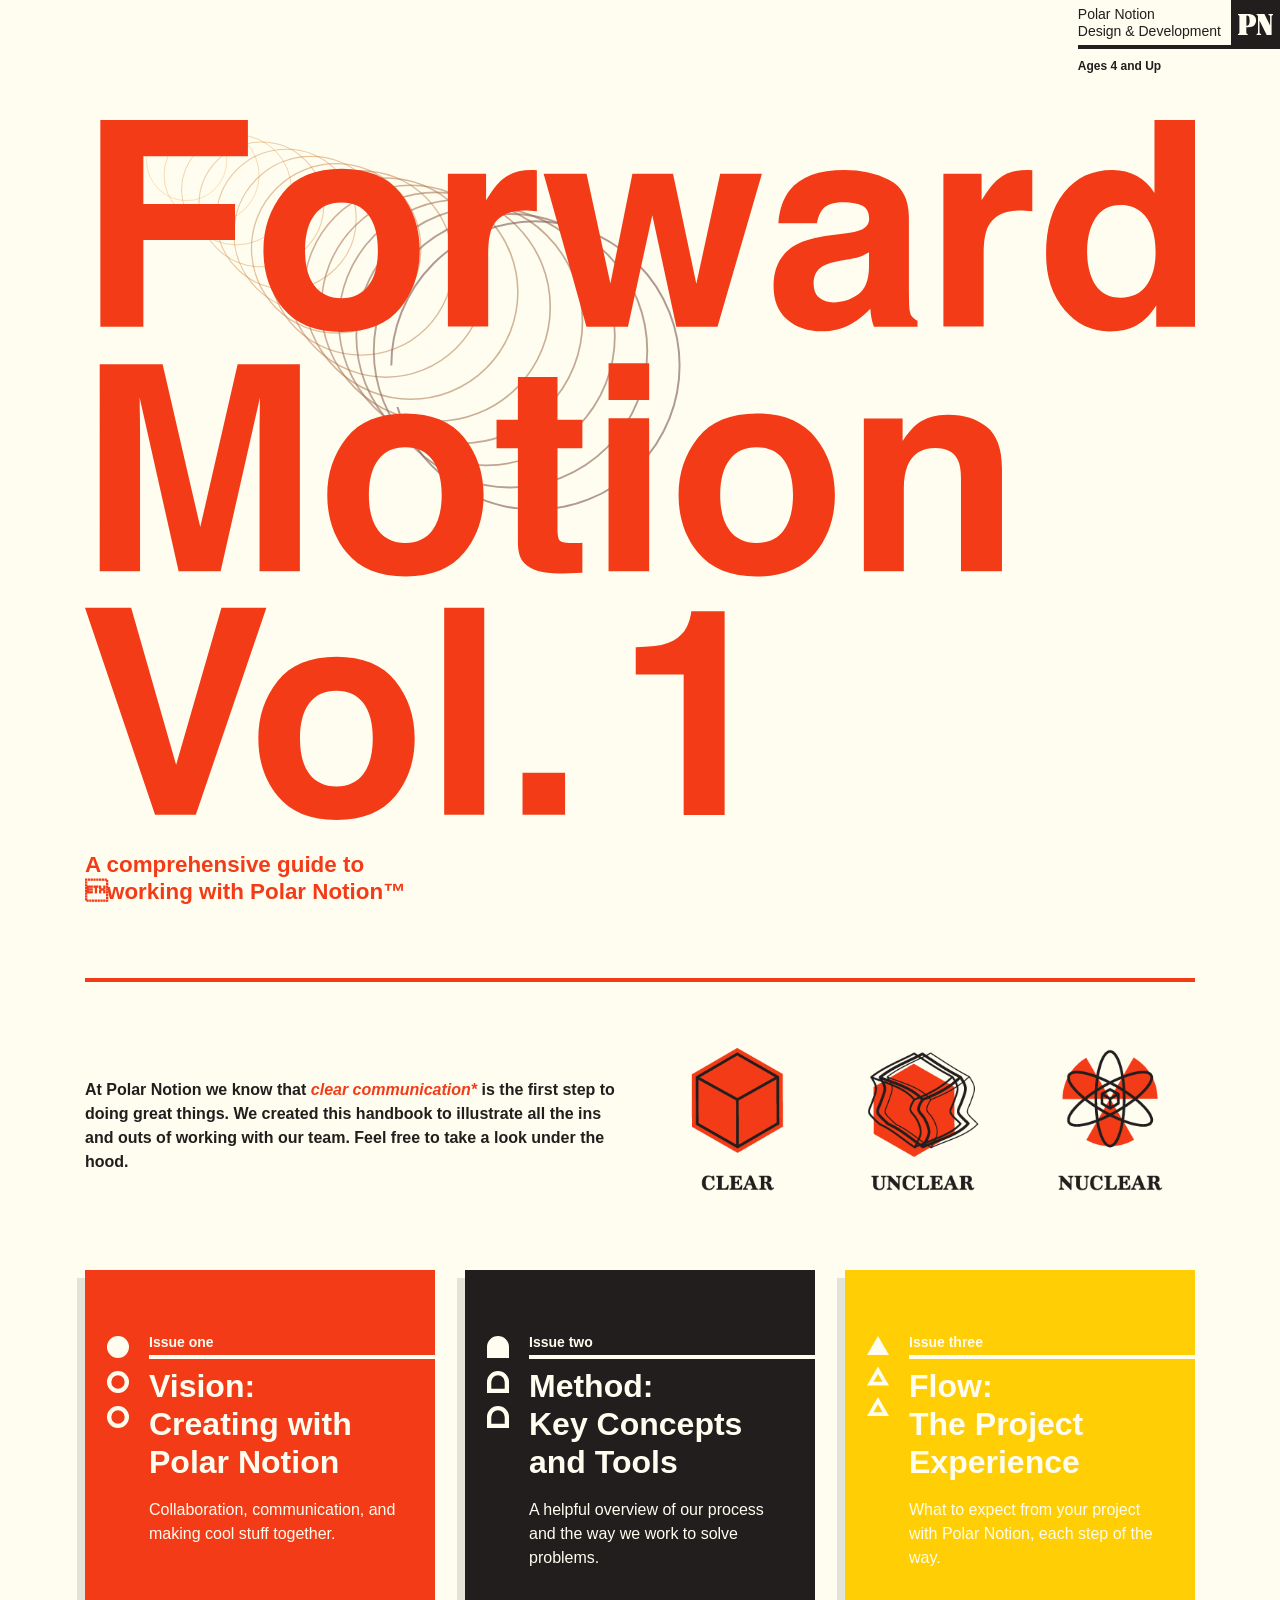
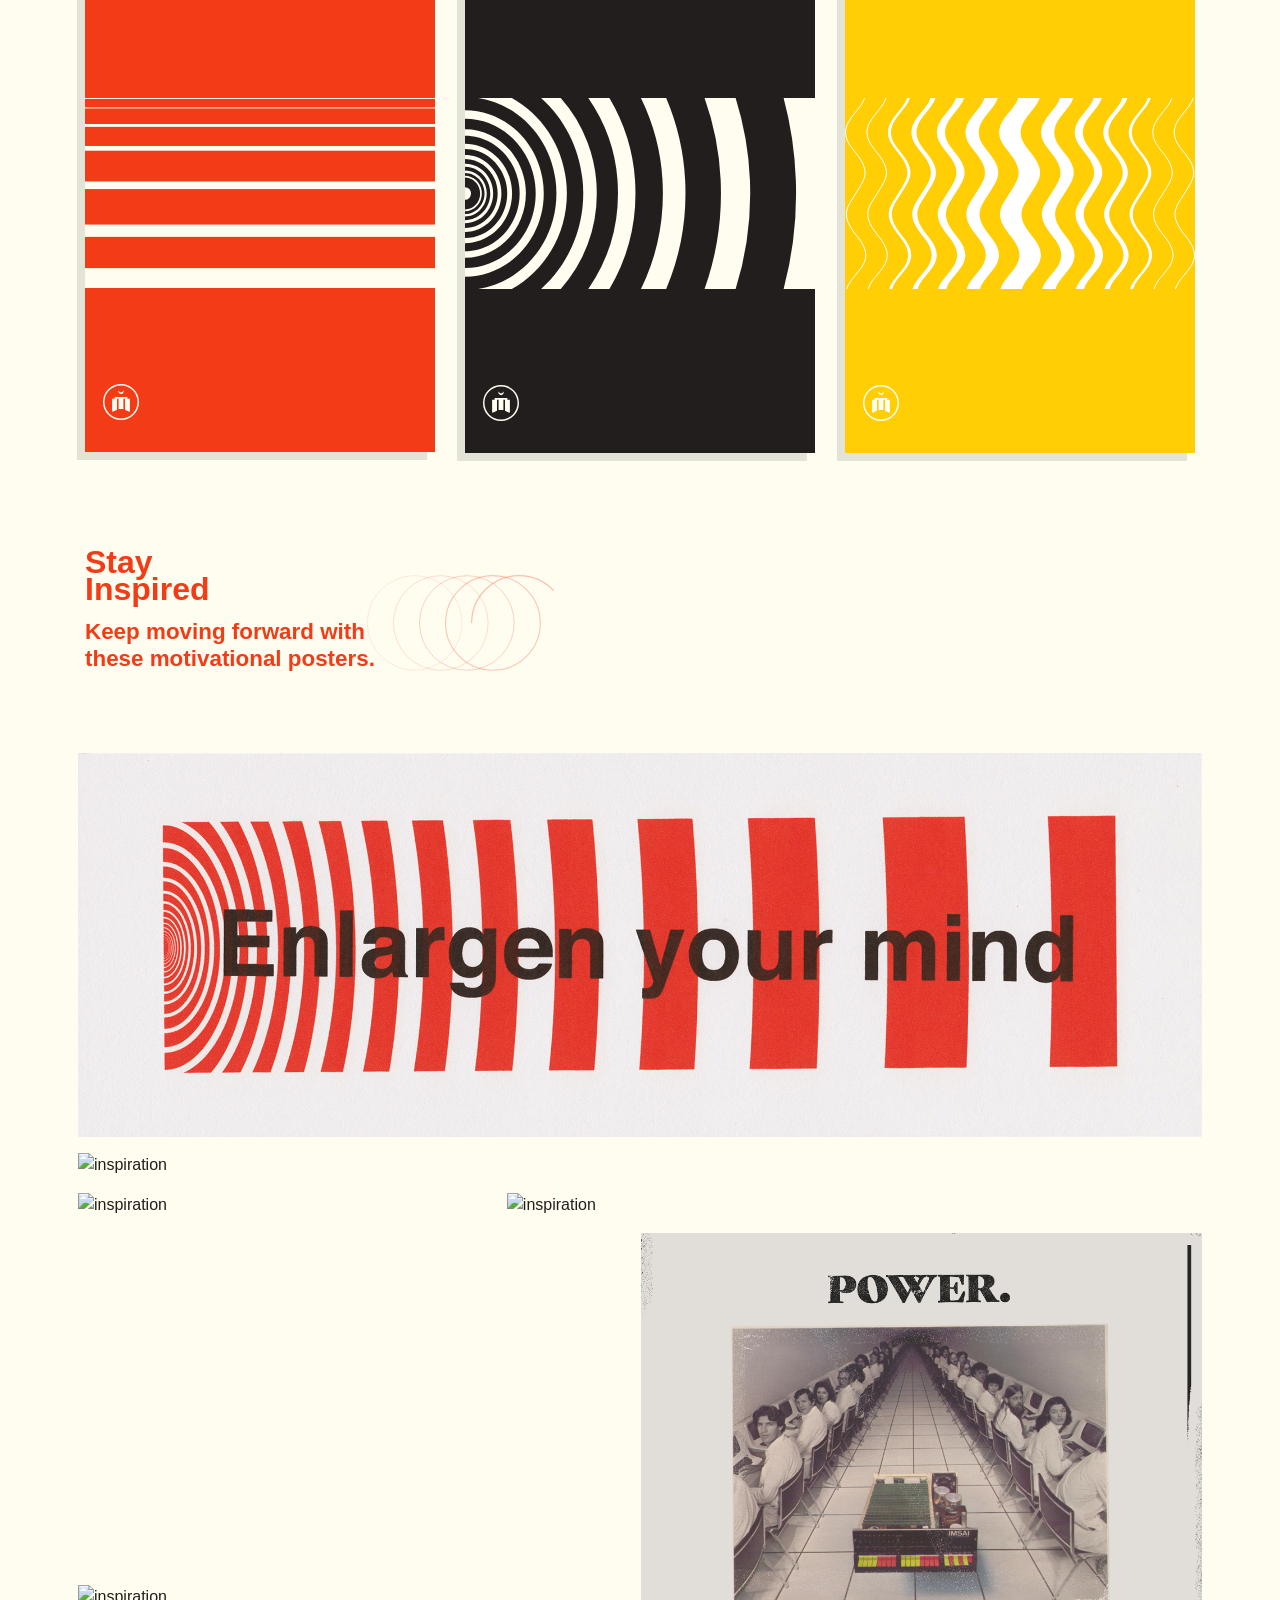
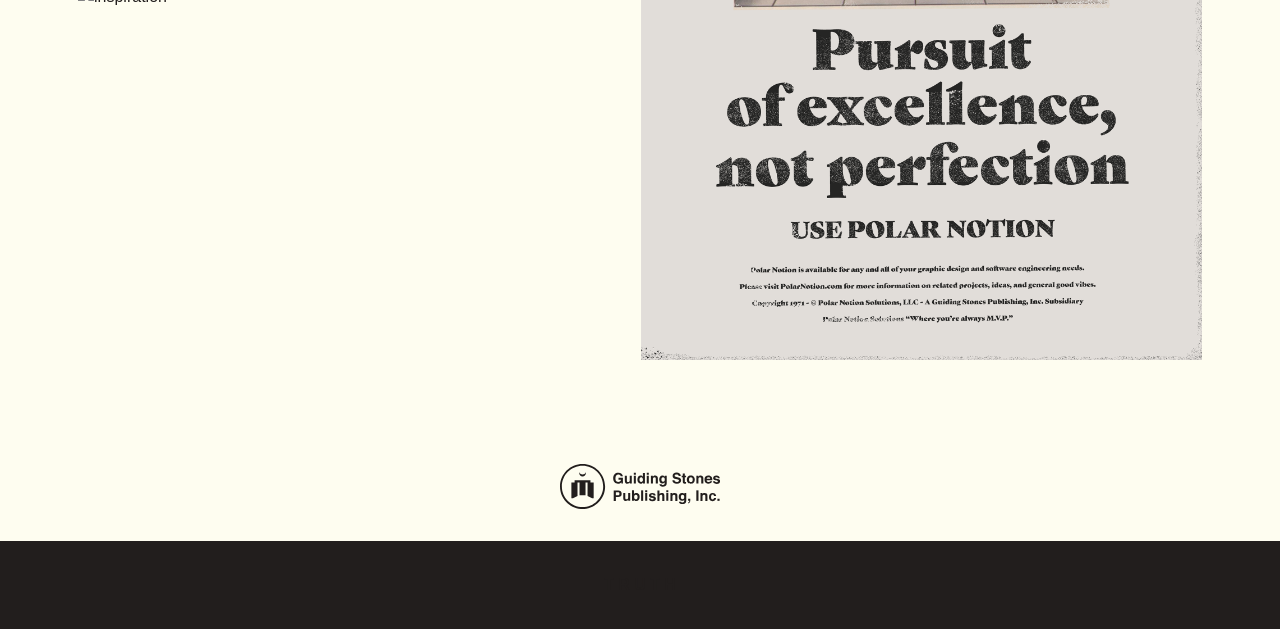
==== commit 72789342: "Update the motivational posters." ====
--- a/index.html
+++ b/index.html
@@ -160,7 +160,7 @@
     <div class="col">
       <section class="inspiration-header red-text">
         <h1>Stay<br />Inspired</h1>
-        <h2>Keep moving forward with<br /> these inspiring images</h2>
+        <h2>Keep moving forward with<br /> these motivational posters.</h2>
       </section>
 
     </div><!--/ col -->
@@ -168,18 +168,25 @@
 
   <section class="inspiration">
     <div class="row">
-      <div class="col">
-        <img src="assets/images/inspiration-1.png" alt="Largen your mind" />
+      <div class="col inspiration-col">
+        <img src="assets/images/01-enlargen-your-mind@2x.png" alt="Largen your mind" />
       </div>
     </div><!-- / row -->
     <div class="row">
-      <div class="col">
-        <img src="assets/images/inspiration-2.png" alt="inspiration" />
+      <div class="col inspiration-col">
+        <img src="assets/images/02-clarity-is-key@2x.png" alt="inspiration" />
       </div>
     </div><!--/ row -->
     <div class="row">
-      <div class="col">
-        <img src="assets/images/inspiration-3.png" alt="inspiration" />
+      <div class="col inspiration-col">
+        <div class="inspiration-img-wrapper inspo-img-eye"><img src="assets/images/03-eye-to-eye@2x.png" alt="inspiration" /></div>
+        <div class="inspiration-img-wrapper inspo-img-expand"><img src="assets/images/04-expand-knowledge@2x.png" alt="inspiration" /></div>
+      </div>
+    </div><!--/row -->
+    <div class="row">
+      <div class="col inspiration-col">
+        <div class="inspiration-img-wrapper inspo-img-path"><img src="assets/images/05-know-your-path.png" alt="inspiration" /></div>
+        <div class="inspiration-img-wrapper inspo-img-power"><img src="assets/images/06-power.png" alt="inspiration" /></div>
       </div>
     </div><!--/row -->
   </section>
--- a/assets/css/styles.min.css
+++ b/assets/css/styles.min.css
@@ -297,6 +297,29 @@
 .inspiration {
   margin: 4rem 0; }
 
+.inspiration-col {
+  display: flex;
+  align-items: center;
+  justify-content: center;
+  padding: 0.5rem; }
+
+.inspiration-img-wrapper {
+  margin-right: 1rem; }
+  .inspiration-img-wrapper:last-child {
+    margin-right: 0; }
+
+.inspo-img-eye {
+  flex: 0.802; }
+
+.inspo-img-expand {
+  flex: 1.3504; }
+
+.inspo-img-path {
+  flex: 0.753; }
+
+.inspo-img-power {
+  flex: 0.7728; }
+
 #content {
   padding: 4rem 0; }
   #content h1 {
@@ -501,7 +524,16 @@
   nav.chapter-nav.nav--up,
   nav.chapter-nav.nav--down,
   nav.chapter-nav.nav--header {
-    background-color: transparent; } }
+    background-color: transparent; }
+
+  .inspiration-col {
+    flex-direction: column; }
+
+  .inspiration-img-wrapper {
+    margin-right: 0;
+    margin-bottom: 1rem; }
+    .inspiration-img-wrapper:last-child {
+      margin-bottom: 0; } }
 @-webkit-keyframes grain {
   0%, 100% {
     -moz-transform: translate(0, 0);
